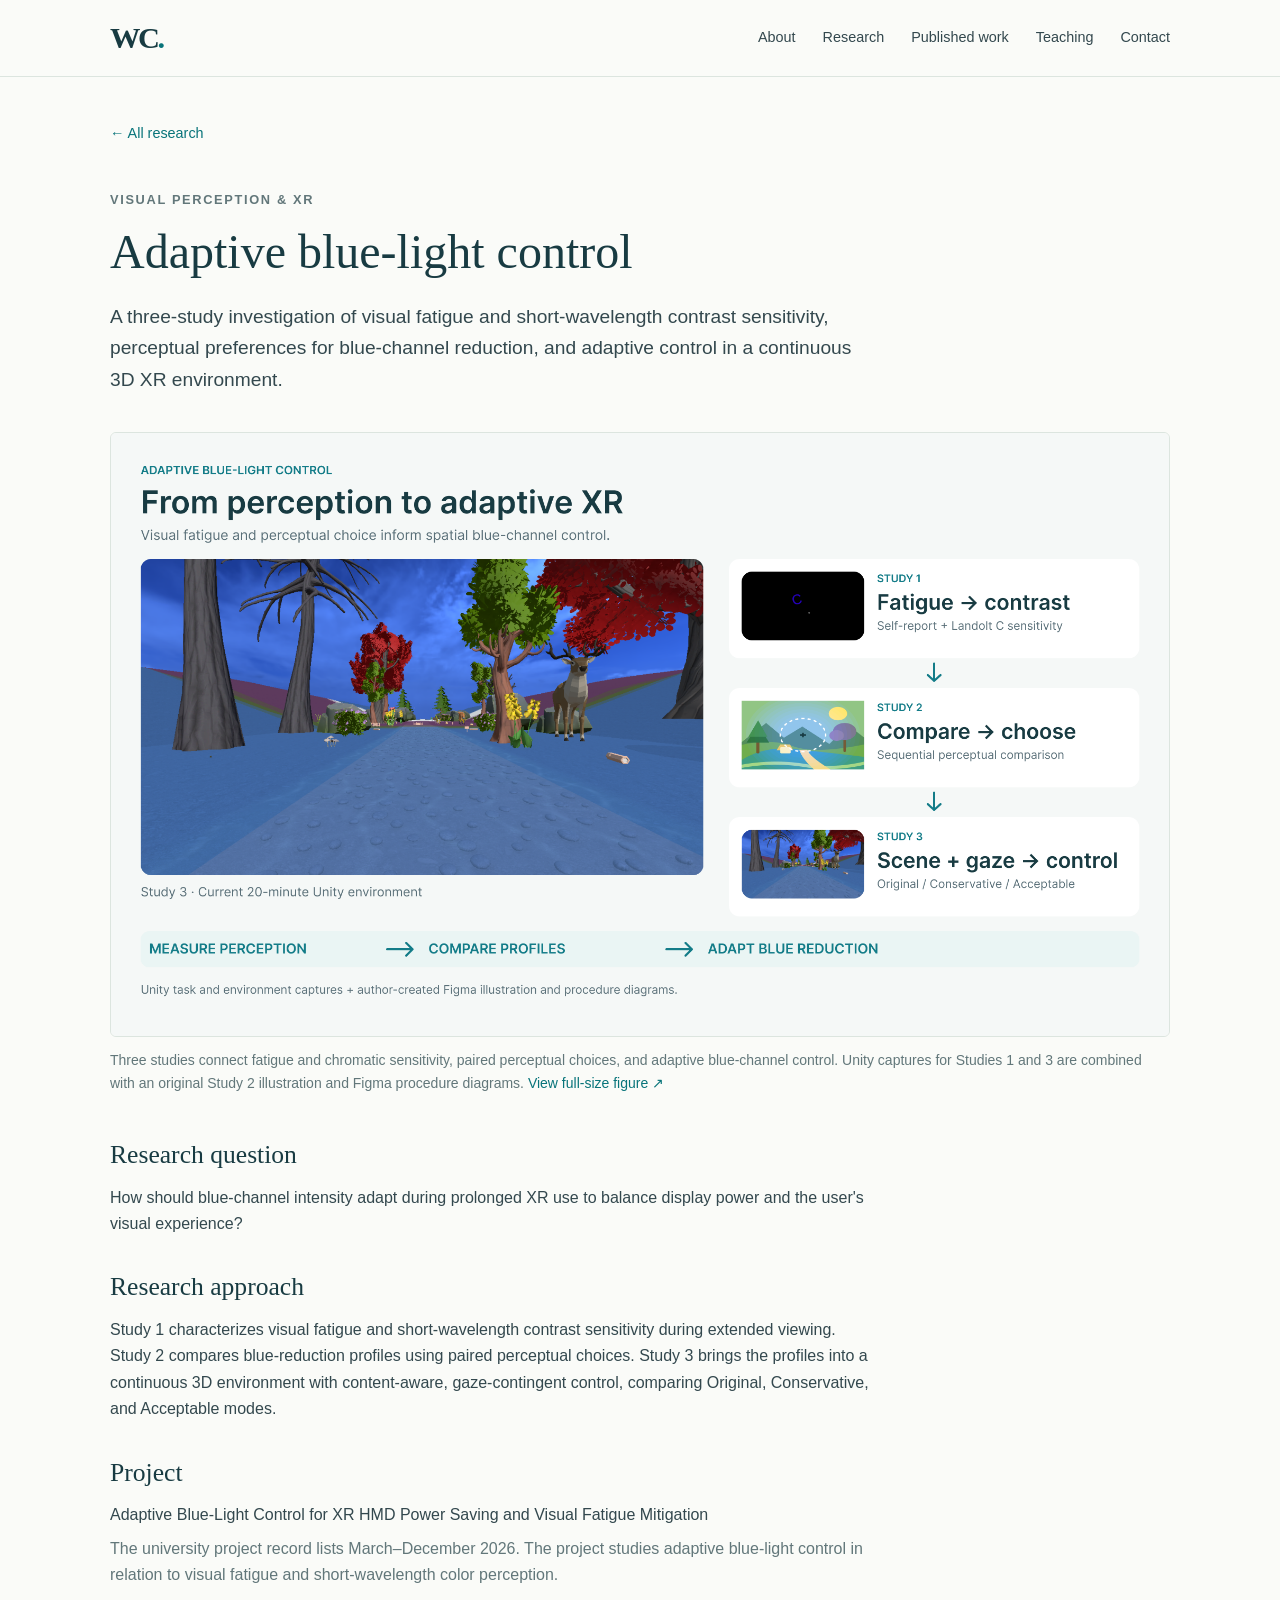
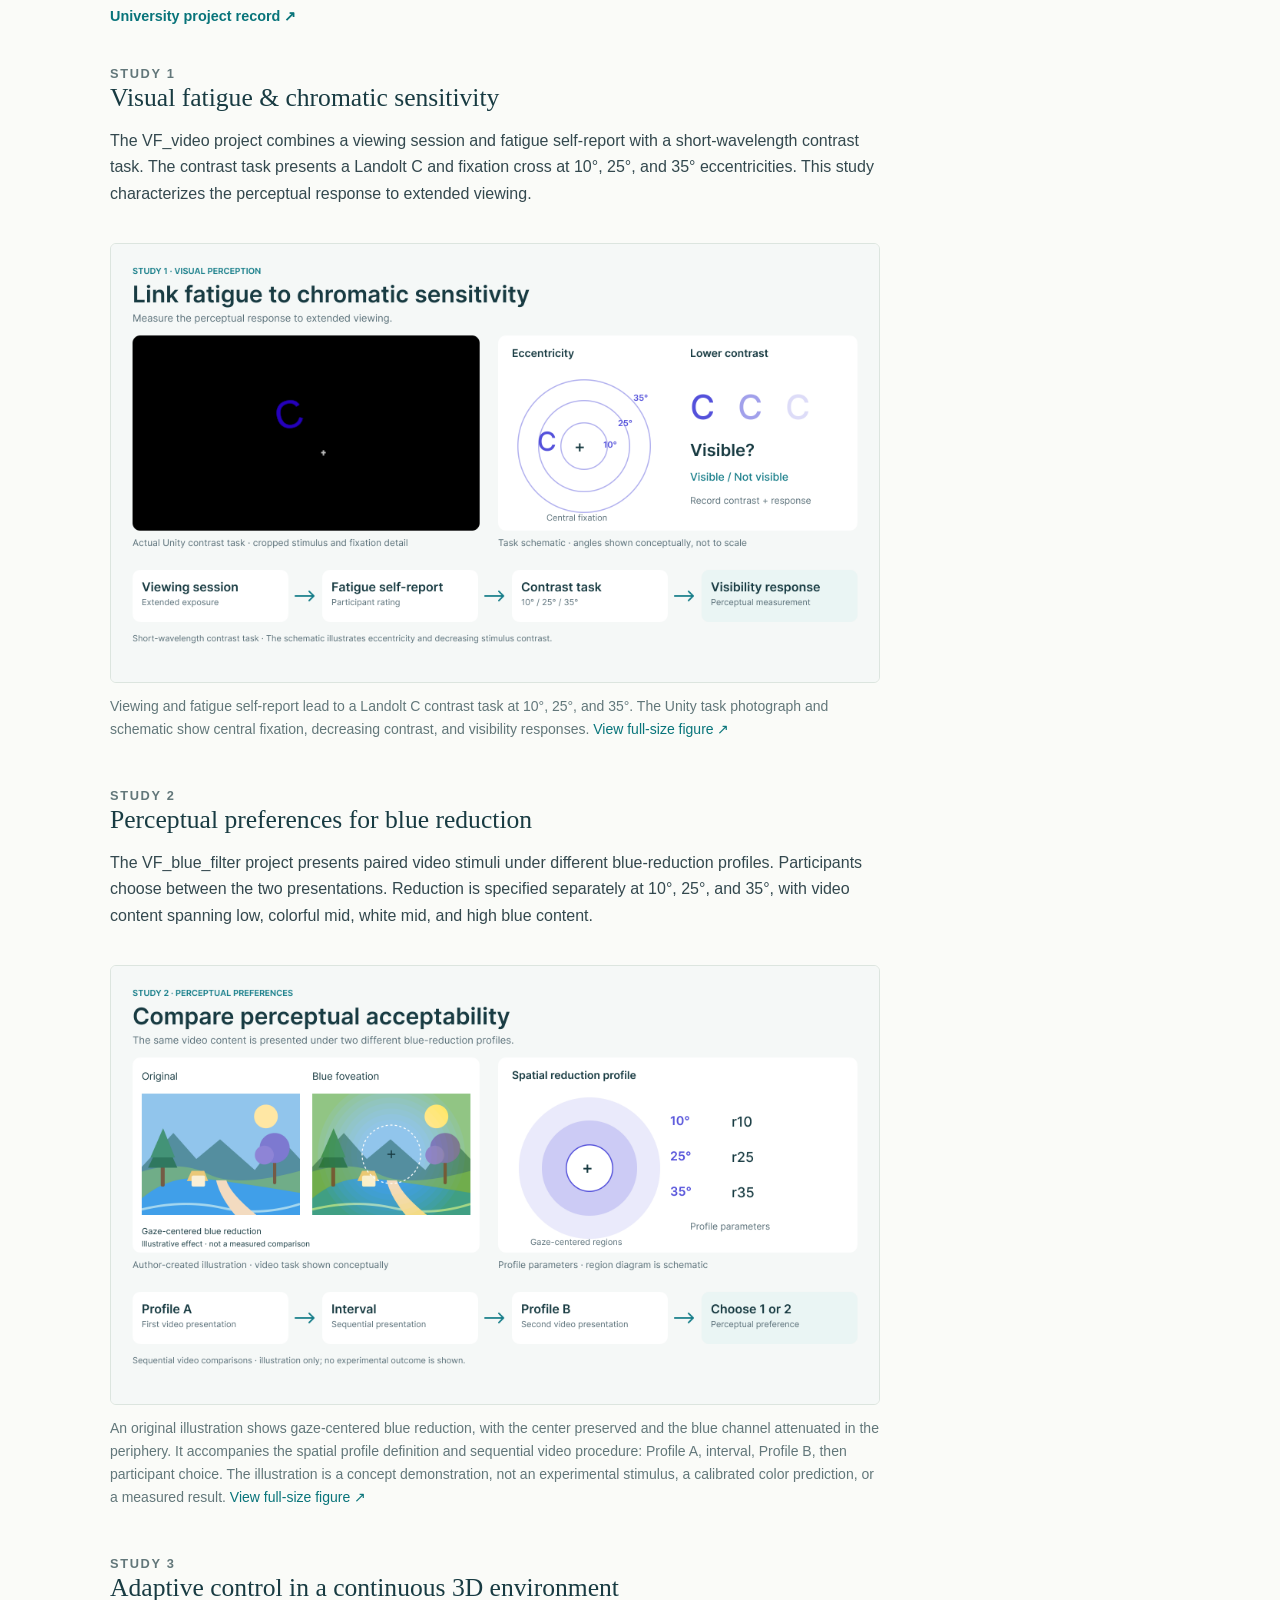
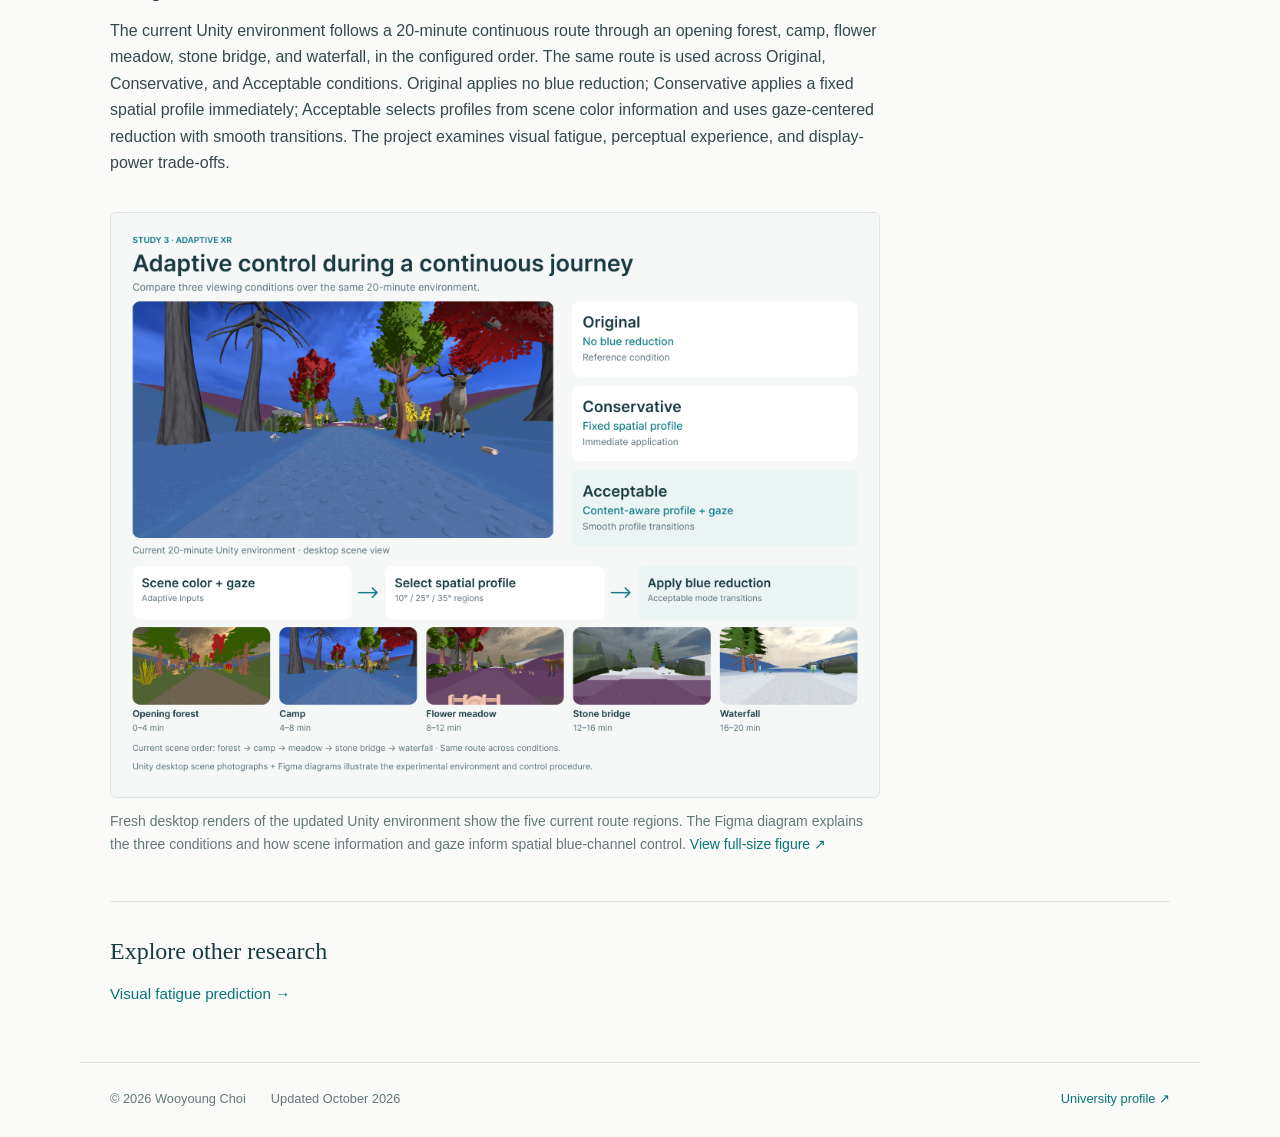
==== research/adaptive-blue-light/index.html @ a499b85f "Publish academic CV website" ====
<!doctype html><html lang="en"><head><meta charset="utf-8"><meta name="viewport" content="width=device-width, initial-scale=1">
<title>Adaptive blue-light control | Wooyoung Choi</title><meta name="description" content="A three-study investigation of visual fatigue and short-wavelength contrast sensitivity, perceptual preferences for blue-channel reduction, and adaptive control in a continuous 3D XR environment.">
<meta name="theme-color" content="#183b42"><link rel="icon" href="../../assets/favicon.svg" type="image/svg+xml">
<link rel="stylesheet" href="../../assets/style.css"></head><body><a class="skip" href="#main">Skip to content</a><header class="site-header"><div class="header-inner"><a class="wordmark" href="../../" aria-label="Wooyoung Choi home">WC<span class="mark-dot">.</span></a><nav aria-label="Main navigation"><a href="../../#about">About</a><a href="../../#research">Research</a><a href="../../#publications">Published work</a><a href="../../#teaching">Teaching</a><a href="../../#contact">Contact</a></nav></div></header><main id="main" class="container detail"><a class="back-link" href="../../#research">← All research</a><p class="eyebrow">VISUAL PERCEPTION & XR</p><h1>Adaptive blue-light control</h1><p class="detail-intro">A three-study investigation of visual fatigue and short-wavelength contrast sensitivity, perceptual preferences for blue-channel reduction, and adaptive control in a continuous 3D XR environment.</p><figure class="detail-figure"><img src="../../assets/blue-light-workflow.png" alt="Three studies connect fatigue and chromatic sensitivity, paired perceptual choices, and adaptive blue-channel control. Unity captures for Studies 1 and 3 are combined with an original Study 2 illustration and Figma procedure diagrams." width="1000" height="570"><figcaption>Three studies connect fatigue and chromatic sensitivity, paired perceptual choices, and adaptive blue-channel control. Unity captures for Studies 1 and 3 are combined with an original Study 2 illustration and Figma procedure diagrams. <a href="../../assets/blue-light-workflow.png" target="_blank" rel="noopener noreferrer">View full-size figure ↗</a></figcaption></figure><div class="detail-text"><section><h2>Research question</h2><p>How should blue-channel intensity adapt during prolonged XR use to balance display power and the user's visual experience?</p></section><section><h2>Research approach</h2><p>Study 1 characterizes visual fatigue and short-wavelength contrast sensitivity during extended viewing. Study 2 compares blue-reduction profiles using paired perceptual choices. Study 3 brings the profiles into a continuous 3D environment with content-aware, gaze-contingent control, comparing Original, Conservative, and Acceptable modes.</p></section><section><h2>Project</h2><p>Adaptive Blue-Light Control for XR HMD Power Saving and Visual Fatigue Mitigation</p><p class="muted">The university project record lists March–December 2026. The project studies adaptive blue-light control in relation to visual fatigue and short-wavelength color perception.</p><a class="text-link" href="https://brain.khu.ac.kr/funding/fundingDetail.do?fundingId=1734" target="_blank" rel="noopener noreferrer">University project record<span aria-hidden="true"> ↗</span></a></section><section><p class="eyebrow">STUDY 1</p><h2>Visual fatigue & chromatic sensitivity</h2><p>The VF_video project combines a viewing session and fatigue self-report with a short-wavelength contrast task. The contrast task presents a Landolt C and fixation cross at 10°, 25°, and 35° eccentricities. This study characterizes the perceptual response to extended viewing.</p><figure class="detail-figure"><img src="../../assets/blue-study1-procedure.png" alt="Viewing and fatigue self-report lead to a Landolt C contrast task at 10°, 25°, and 35°. The Unity task photograph and schematic show central fixation, decreasing contrast, and visibility responses." width="1000" height="570" loading="lazy"><figcaption>Viewing and fatigue self-report lead to a Landolt C contrast task at 10°, 25°, and 35°. The Unity task photograph and schematic show central fixation, decreasing contrast, and visibility responses. <a href="../../assets/blue-study1-procedure.png" target="_blank" rel="noopener noreferrer">View full-size figure ↗</a></figcaption></figure></section><section><p class="eyebrow">STUDY 2</p><h2>Perceptual preferences for blue reduction</h2><p>The VF_blue_filter project presents paired video stimuli under different blue-reduction profiles. Participants choose between the two presentations. Reduction is specified separately at 10°, 25°, and 35°, with video content spanning low, colorful mid, white mid, and high blue content.</p><figure class="detail-figure"><img src="../../assets/blue-study2-comparison.png" alt="An original illustration shows gaze-centered blue reduction, with the center preserved and the blue channel attenuated in the periphery. It accompanies the spatial profile definition and sequential video procedure: Profile A, interval, Profile B, then participant choice. The illustration is a concept demonstration, not an experimental stimulus, a calibrated color prediction, or a measured result." width="1000" height="570" loading="lazy"><figcaption>An original illustration shows gaze-centered blue reduction, with the center preserved and the blue channel attenuated in the periphery. It accompanies the spatial profile definition and sequential video procedure: Profile A, interval, Profile B, then participant choice. The illustration is a concept demonstration, not an experimental stimulus, a calibrated color prediction, or a measured result. <a href="../../assets/blue-study2-comparison.png" target="_blank" rel="noopener noreferrer">View full-size figure ↗</a></figcaption></figure></section><section><p class="eyebrow">STUDY 3</p><h2>Adaptive control in a continuous 3D environment</h2><p>The current Unity environment follows a 20-minute continuous route through an opening forest, camp, flower meadow, stone bridge, and waterfall, in the configured order. The same route is used across Original, Conservative, and Acceptable conditions. Original applies no blue reduction; Conservative applies a fixed spatial profile immediately; Acceptable selects profiles from scene color information and uses gaze-centered reduction with smooth transitions. The project examines visual fatigue, perceptual experience, and display-power trade-offs.</p><figure class="detail-figure"><img src="../../assets/blue-study3-control.png" alt="Fresh desktop renders of the updated Unity environment show the five current route regions. The Figma diagram explains the three conditions and how scene information and gaze inform spatial blue-channel control." width="1000" height="760" loading="lazy"><figcaption>Fresh desktop renders of the updated Unity environment show the five current route regions. The Figma diagram explains the three conditions and how scene information and gaze inform spatial blue-channel control. <a href="../../assets/blue-study3-control.png" target="_blank" rel="noopener noreferrer">View full-size figure ↗</a></figcaption></figure></section></div><div class="other-research"><h2>Explore other research</h2><a href="../fatigue-prediction/">Visual fatigue prediction <span aria-hidden="true">→</span></a></div></main><footer class="site-footer"><div><span>© 2026 Wooyoung Choi</span><span>Updated October 2026</span></div><div><a class="" href="https://brain.khu.ac.kr/user/userDetail.do?id=3b3e57ee36cfec4f3a9e" target="_blank" rel="noopener noreferrer">University profile<span aria-hidden="true"> ↗</span></a></div></footer></body></html>
---- assets/style.css ----
:root{--ink:#183b42;--text:#33484e;--muted:#62777a;--teal:#08747a;--paper:#fafbf8;--line:#dce5df;--soft:#eef3ed;--gold:#90642c;font-family:Arial,Helvetica,sans-serif;color:var(--text);background:var(--paper);font-size:16px;line-height:1.65}
*{box-sizing:border-box}html{scroll-behavior:smooth;scroll-padding-top:95px}body{margin:0}a{color:var(--teal);text-decoration:none}a:hover{text-decoration:underline;text-underline-offset:4px}a:focus-visible{outline:3px solid #c07843;outline-offset:5px;border-radius:2px}img{display:block;max-width:100%;height:auto}h1,h2,h3,p,figure{margin:0}h1,h2,h3{color:var(--ink)}h3{font-size:1.25rem;font-weight:600;line-height:1.4}h2{font-family:Georgia,"Times New Roman",serif;font-size:2rem;font-weight:400;line-height:1.2}p+p{margin-top:.45rem}
.skip{position:absolute;top:-90px;left:1rem;z-index:10;background:var(--ink);color:white;padding:1rem}.skip:focus{top:0}.container,.header-inner,.site-footer{max-width:1120px;margin:auto;padding-left:30px;padding-right:30px}.site-header{position:sticky;top:0;z-index:5;background:rgba(250,251,248,.97);border-bottom:1px solid var(--line)}.header-inner{display:flex;align-items:center;justify-content:space-between;min-height:76px;gap:24px}.wordmark{font-family:Georgia,serif;font-size:1.9rem;letter-spacing:-.08em;font-weight:600;color:var(--ink)}.mark-dot{color:var(--teal)}nav{display:flex;gap:27px;align-items:center}nav a{color:var(--text);font-size:.9rem;padding:7px 0}
.hero{display:grid;grid-template-columns:minmax(0,1fr) 230px;gap:70px;align-items:center;padding:70px 0 53px}.eyebrow{font-size:.8rem;font-weight:600;letter-spacing:.13em;color:var(--muted);line-height:1.5}.hero h1{font-family:Georgia,serif;font-weight:400;font-size:3.8rem;letter-spacing:-.035em;line-height:1.18;margin:15px 0 9px}.korean-name{font-family:Arial,Helvetica,sans-serif;font-size:1.3rem;color:var(--muted);font-weight:400;letter-spacing:0;margin-left:20px;white-space:nowrap}.role{font-size:1rem;color:var(--muted)}.intro{font-size:1.2rem;line-height:1.65;max-width:690px;margin-top:23px}.advisor{font-size:.95rem;margin-top:16px}.hero-links{display:flex;gap:11px;flex-wrap:wrap;margin-top:25px}.button{display:inline-flex;align-items:center;gap:14px;padding:10px 17px;border-radius:5px;font-size:.875rem;font-weight:600;line-height:1.5}.primary{background:var(--ink);color:white;border:1px solid var(--ink)}.secondary{border:1px solid #cedbd4;color:var(--ink)}.portrait img{width:230px;height:278px;object-fit:cover;object-position:center 35%;border-radius:6px;background:var(--soft);box-shadow:10px 10px 0 #e7ede3}.portrait figcaption{font-size:.8rem;color:var(--muted);margin-top:19px;text-align:right}
.award-highlight{display:grid;grid-template-columns:100px minmax(0,1fr) auto;align-items:center;gap:24px;padding:20px 24px;background:#f5f4fc;border:1px solid #dedbf1;border-left:4px solid #22b573;border-radius:5px;color:#262189}.award-logo{width:100px;height:100px;object-fit:contain;border-radius:4px}.award-highlight .eyebrow{color:#262189;font-size:.75rem}.award-highlight p+p{margin:5px 0 0;line-height:1.8}.award-highlight strong{display:inline-block;background:#22b573;color:#262189;padding:1px 9px;border-radius:4px}.award-divider{padding:0 8px;color:#7974b7}.award-link{font-size:.875rem;white-space:nowrap;color:#262189;text-decoration:underline;text-decoration-color:#22b573;text-decoration-thickness:2px;text-underline-offset:5px}.section{padding-top:62px;scroll-margin-top:10px}.section-title{display:flex;align-items:end;justify-content:space-between;margin-bottom:29px}.section-title h2{margin-top:9px}.research-row{display:grid;grid-template-columns:1.4fr 1fr;align-items:center;gap:35px;padding:24px 0;border-bottom:1px solid var(--line)}.research-row:first-of-type{padding-top:0}.research-art{background:#f3f6f4;border:1px solid var(--line);border-radius:6px;overflow:hidden;display:block}.research-art:hover{border-color:#8caeaa}.research-copy h3{font-size:1.6rem;margin:9px 0 14px}.research-copy h3 a{color:var(--ink)}.research-copy p:not(.eyebrow){color:var(--text)}.text-link{display:inline-block;font-weight:600;font-size:.9rem;margin-top:16px}.muted{color:var(--muted)}.publication{display:grid;grid-template-columns:98px 1fr;gap:20px;border-top:1px solid var(--line);border-bottom:1px solid var(--line);padding:25px 0}.publication-year{font-family:Georgia,serif;font-size:1.6rem;color:var(--muted)}.tag{font-size:.75rem;letter-spacing:.12em;font-weight:600;color:var(--teal)}.publication h3{font-size:1.4rem;margin:7px 0 13px;max-width:830px}.publication .muted{font-size:.95rem}.award-inline{color:#262189;font-weight:600;font-size:.9rem;margin-top:13px}.inline-links{display:flex;gap:22px;margin-top:15px;font-size:.9rem}
.timeline{border-top:1px solid var(--line)}.timeline article{display:grid;grid-template-columns:190px 1fr;gap:24px;padding:23px 0;border-bottom:1px solid var(--line)}.date{font-size:.875rem;color:var(--muted)}.timeline h3{font-size:1.15rem;margin-bottom:5px}.timeline p{font-size:.95rem}.timeline .text-link{margin-top:9px}.original-title{font-size:.875rem;color:var(--muted);display:inline-block;white-space:nowrap}.contact{padding-bottom:65px}.contact-links{display:flex;gap:27px;flex-wrap:wrap;margin-top:21px}.site-footer{display:flex;justify-content:space-between;gap:25px;border-top:1px solid var(--line);padding-top:25px;padding-bottom:27px;font-size:.8rem;color:var(--muted)}.site-footer div{display:flex;gap:25px;flex-wrap:wrap}
.detail{padding-top:43px}.back-link{display:inline-block;font-size:.9rem;margin-bottom:44px}.detail h1{font-family:Georgia,serif;font-size:3rem;font-weight:400;line-height:1.2;margin:14px 0 20px}.detail-intro{max-width:760px;font-size:1.2rem}.detail-figure{margin:36px 0 45px}.detail-figure img{width:100%;border:1px solid var(--line);border-radius:6px}.detail-figure figcaption{color:var(--muted);font-size:.875rem;margin-top:12px}.detail-text{max-width:770px}.detail-text section{margin-bottom:35px}.detail-text h2{font-size:1.6rem;margin-bottom:14px}.detail-text h3{font-size:1.15rem;margin-bottom:10px}.other-research{border-top:1px solid var(--line);padding:35px 0 55px}.other-research h2{font-size:1.5rem;margin-bottom:15px}.other-research a{display:inline-block;margin-right:30px;font-size:.95rem}
@media(max-width:800px){.hero{gap:32px;grid-template-columns:1fr 190px;padding-top:45px}.hero h1{font-size:3rem}.korean-name{display:block;margin:10px 0 0;font-size:1.1rem}.portrait img{width:190px;height:238px}.header-inner{gap:16px}nav{gap:16px;flex-wrap:wrap;justify-content:flex-end}nav a{font-size:.85rem}.research-row{gap:25px;grid-template-columns:1.2fr 1fr}.research-copy h3{font-size:1.3rem}.research-copy p:not(.eyebrow){font-size:.95rem}.award-highlight{grid-template-columns:88px minmax(0,1fr);gap:16px}.award-logo{width:88px;height:88px}.award-link{grid-column:2;margin-left:0}}
@media(max-width:560px){.container,.header-inner,.site-footer{padding-left:22px;padding-right:22px}.header-inner{min-height:83px;align-items:flex-start;padding-top:14px;padding-bottom:13px}.wordmark{font-size:1.65rem}nav{gap:8px 17px;max-width:285px;justify-content:flex-end}nav a{font-size:.875rem;padding:2px 0}.hero{display:flex;flex-direction:column-reverse;align-items:flex-start;gap:29px;padding-top:31px;padding-bottom:35px}.portrait{align-self:flex-start}.portrait img{width:140px;height:175px;box-shadow:7px 7px 0 #e7ede3}.portrait figcaption{display:none}.hero h1{font-size:2.85rem}.hero .eyebrow{font-size:.75rem}.korean-name{display:inline-block;margin:0 0 0 13px;font-size:1rem}.intro{font-size:1.08rem;margin-top:20px}.hero-links{gap:8px}.button{font-size:.875rem;padding:9px 13px}.award-highlight{padding:16px;gap:12px;grid-template-columns:72px minmax(0,1fr)}.award-logo{width:72px;height:72px}.award-highlight p+p{font-size:.9rem}.award-divider{padding:0 4px}.award-link{margin-left:0;font-size:.8rem}.section{padding-top:43px}.section-title{margin-bottom:23px}h2{font-size:1.7rem}.research-row{grid-template-columns:1fr;gap:18px;padding:22px 0}.research-copy h3{font-size:1.45rem;margin-bottom:10px}.research-copy p:not(.eyebrow){font-size:1rem}.research-copy .eyebrow{font-size:.72rem}.publication{grid-template-columns:1fr;gap:8px}.publication-year{font-size:1.25rem}.publication h3{font-size:1.22rem}.timeline article{grid-template-columns:1fr;gap:6px;padding:19px 0}.timeline p{font-size:1rem}.date{font-size:.875rem!important}.contact-links{gap:11px 24px}.site-footer{flex-direction:column;gap:15px;font-size:.8rem}.site-footer div{gap:17px}.detail{padding-top:28px}.back-link{margin-bottom:26px}.detail h1{font-size:2.5rem}.detail-intro{font-size:1.05rem}.detail-figure{margin:25px 0 32px}.other-research a{display:block;margin:10px 0}.contact{padding-bottom:45px}}
@media(prefers-reduced-motion:reduce){html{scroll-behavior:auto}}

.research-summary-art{aspect-ratio:1000/570;display:flex;flex-direction:column;justify-content:center;gap:24px;padding:40px;background:#183b42;color:#f7f6ef;font-size:clamp(24px,3vw,44px);line-height:1.12}.research-summary-art .eyebrow{color:#bbd5cc;font-size:11px;letter-spacing:.16em}
.project-focus{margin:0}.project-focus>div{border-left:3px solid var(--teal);padding:4px 0 4px 18px;margin-bottom:18px}.project-focus dt{font-weight:600;color:var(--ink);margin-bottom:5px}.project-focus dd{margin:0;color:var(--text)}

.project-date{font-size:.85rem!important;color:var(--muted)!important;margin:0 0 10px}.project-links{display:flex;flex-wrap:wrap;gap:12px 22px}.research-experience{padding:24px 0 0}.research-experience h3{font-size:1rem;margin-bottom:12px}.research-experience .date{margin-right:16px}
.publication-credit{font-size:.76rem;line-height:1.6;color:var(--muted);margin:18px 0 30px}.publication-credit p+p{margin-top:8px}.publication-credit a{text-decoration:underline;text-underline-offset:3px}
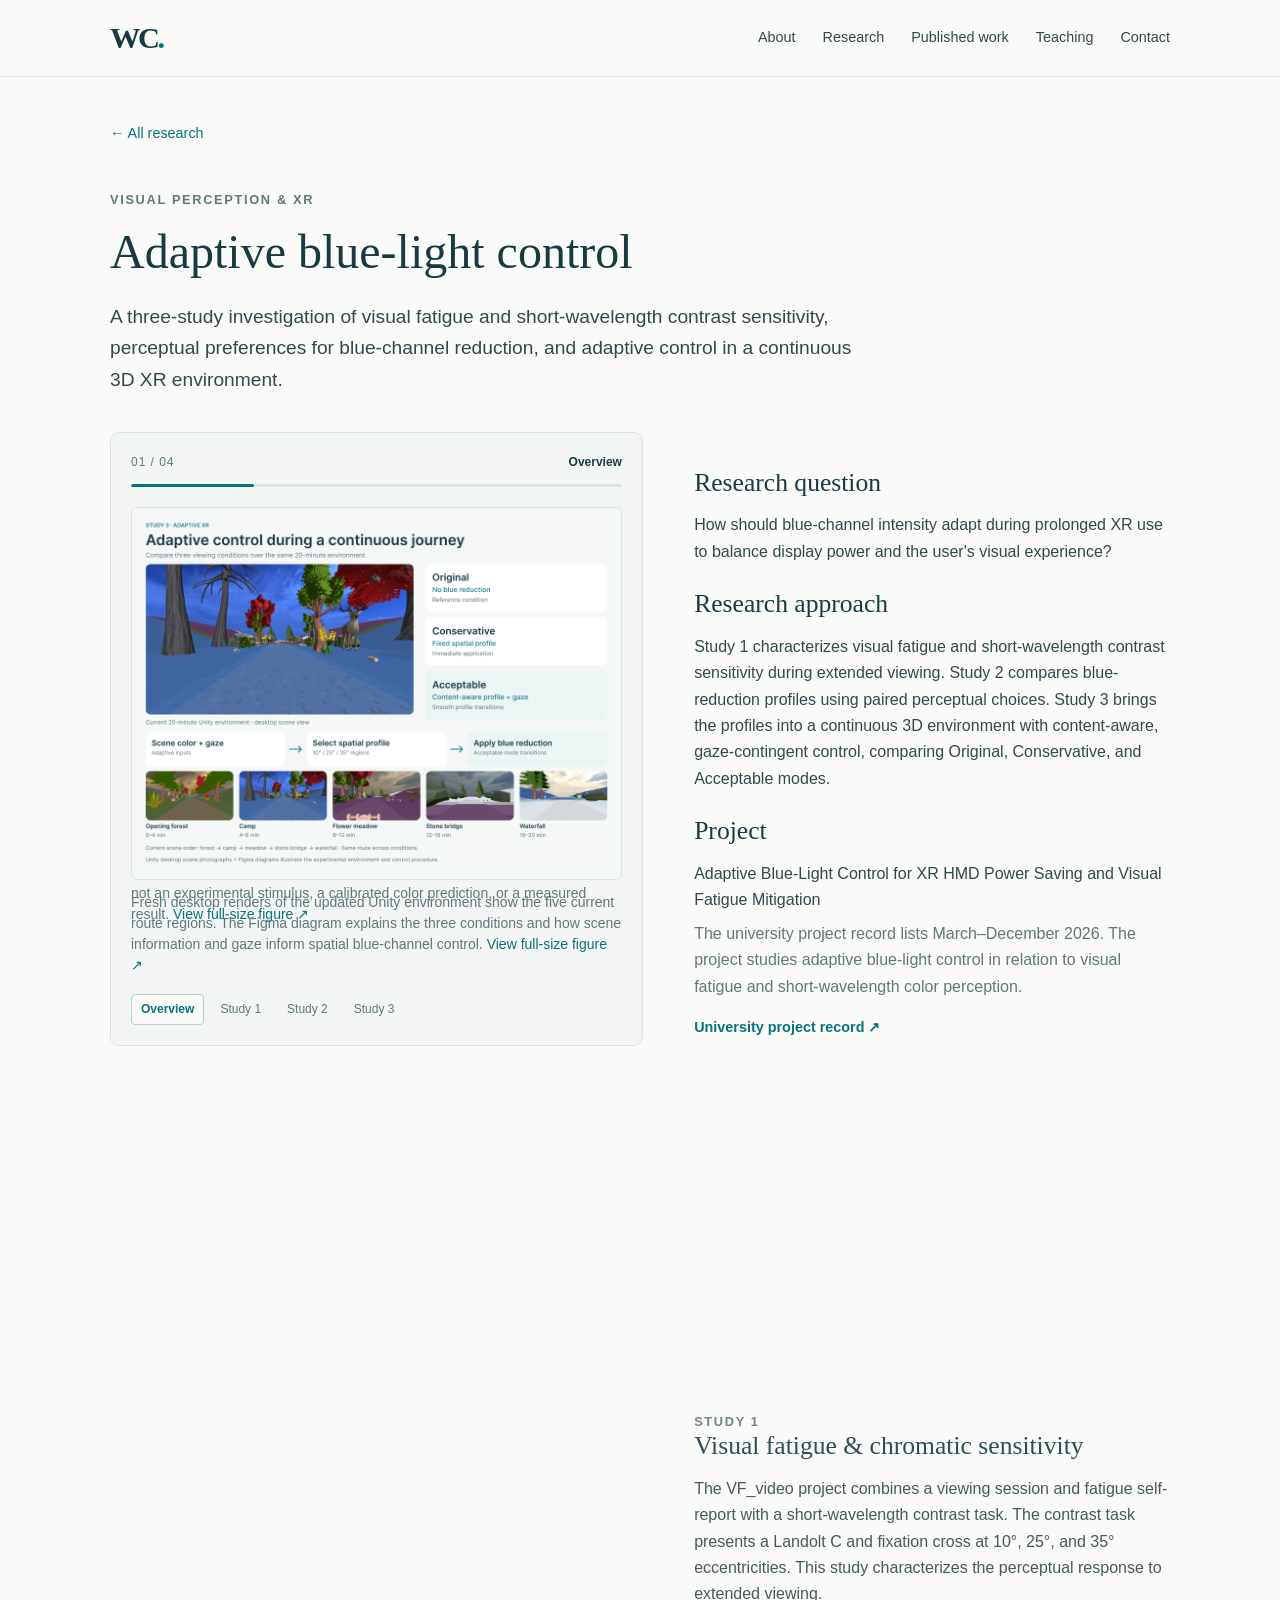
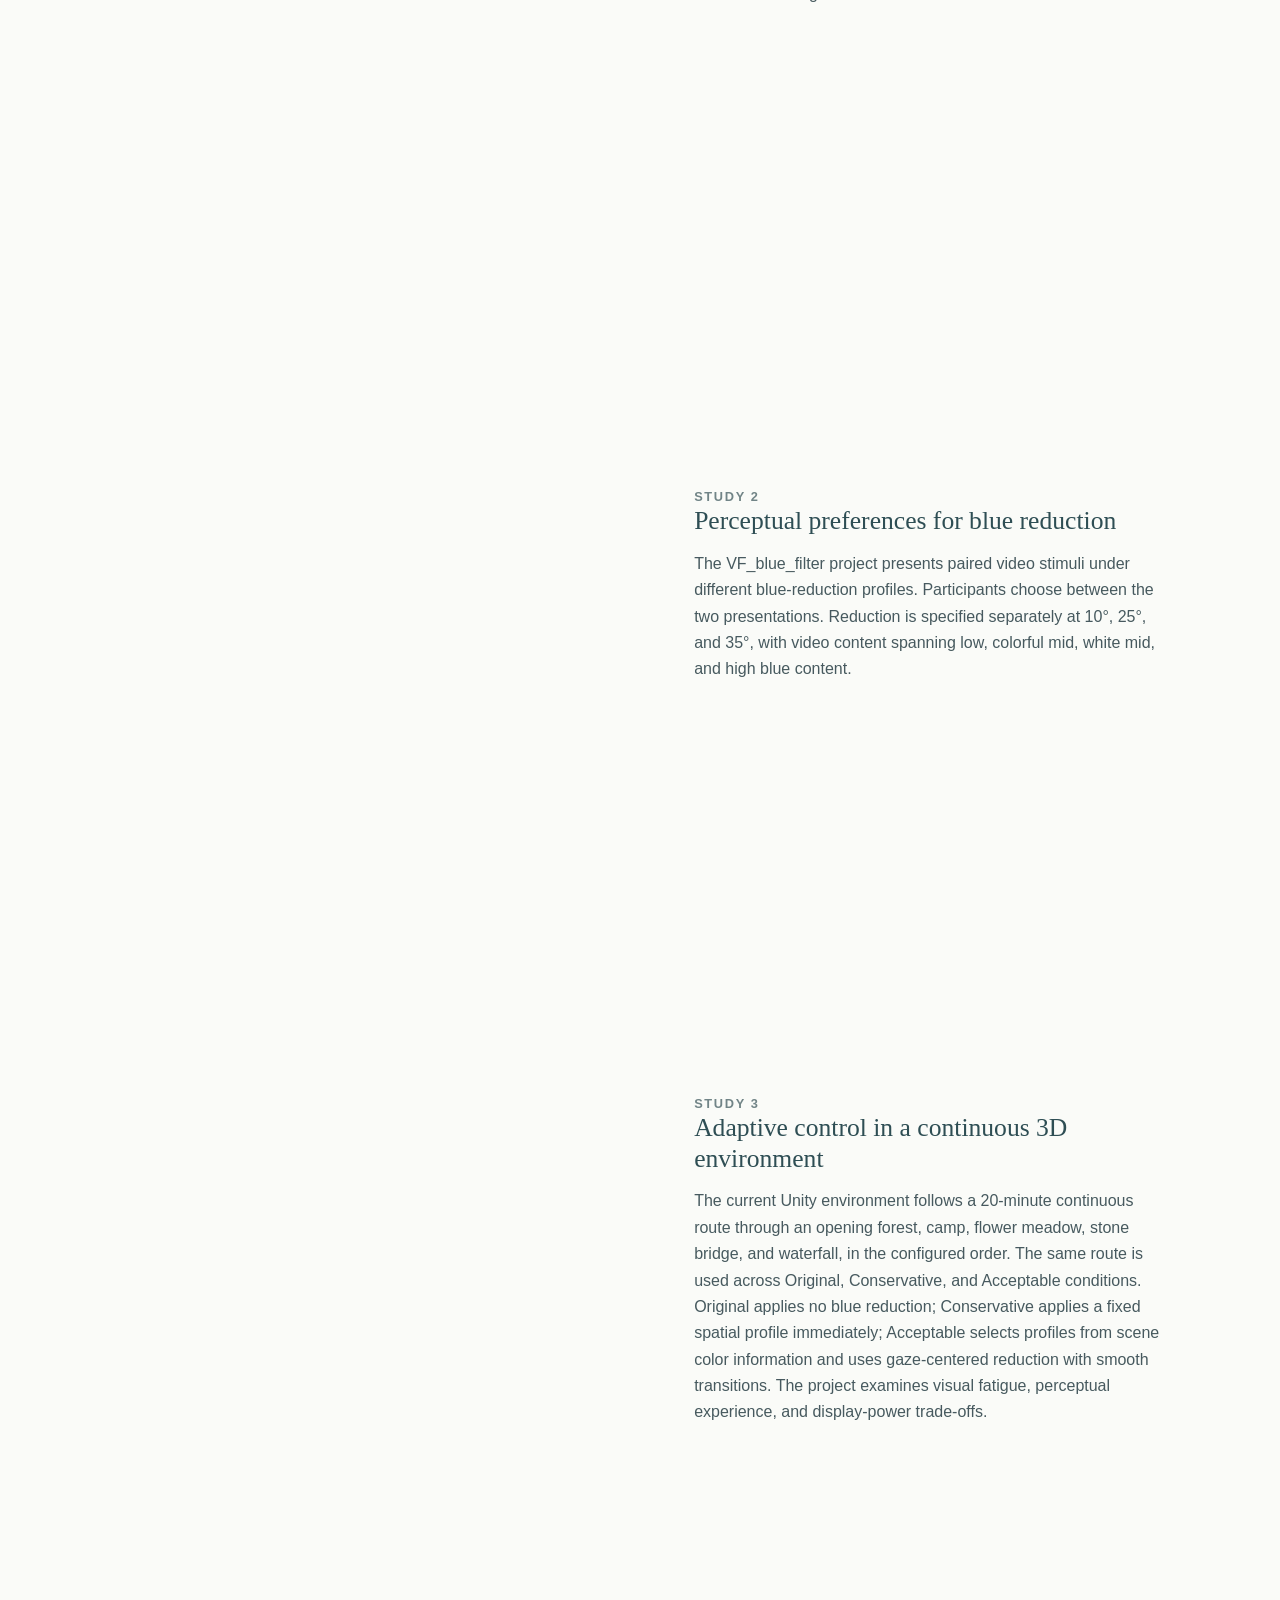
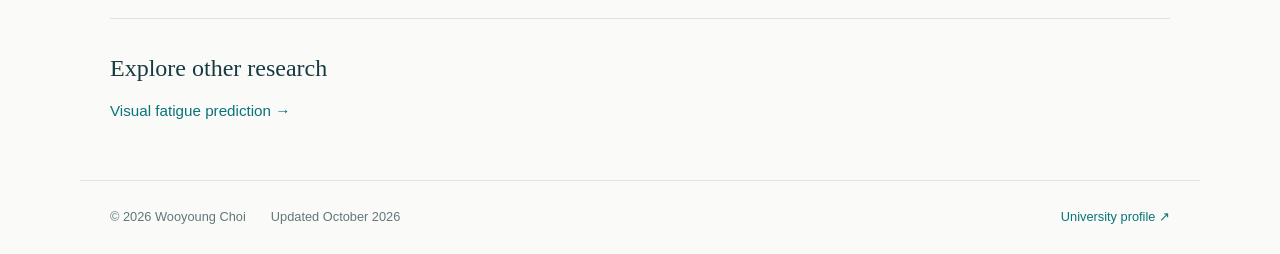
==== commit 69343a55: "Connect detail chapters with phase-specific figures and scroll motion" ====
--- a/research/adaptive-blue-light/index.html
+++ b/research/adaptive-blue-light/index.html
@@ -1,4 +1,4 @@
 <!doctype html><html lang="en"><head><meta charset="utf-8"><meta name="viewport" content="width=device-width, initial-scale=1">
 <title>Adaptive blue-light control | Wooyoung Choi</title><meta name="description" content="A three-study investigation of visual fatigue and short-wavelength contrast sensitivity, perceptual preferences for blue-channel reduction, and adaptive control in a continuous 3D XR environment.">
 <meta name="theme-color" content="#183b42"><link rel="icon" href="../../assets/favicon.svg" type="image/svg+xml">
-<link rel="stylesheet" href="../../assets/style.css"></head><body><a class="skip" href="#main">Skip to content</a><header class="site-header"><div class="header-inner"><a class="wordmark" href="../../" aria-label="Wooyoung Choi home">WC<span class="mark-dot">.</span></a><nav aria-label="Main navigation"><a href="../../#about">About</a><a href="../../#research">Research</a><a href="../../#publications">Published work</a><a href="../../#teaching">Teaching</a><a href="../../#contact">Contact</a></nav></div></header><main id="main" class="container detail"><a class="back-link" href="../../#research">← All research</a><p class="eyebrow">VISUAL PERCEPTION & XR</p><h1>Adaptive blue-light control</h1><p class="detail-intro">A three-study investigation of visual fatigue and short-wavelength contrast sensitivity, perceptual preferences for blue-channel reduction, and adaptive control in a continuous 3D XR environment.</p><figure class="detail-figure"><img src="../../assets/blue-light-workflow.png" alt="Three studies connect fatigue and chromatic sensitivity, paired perceptual choices, and adaptive blue-channel control. Unity captures for Studies 1 and 3 are combined with an original Study 2 illustration and Figma procedure diagrams." width="1000" height="570"><figcaption>Three studies connect fatigue and chromatic sensitivity, paired perceptual choices, and adaptive blue-channel control. Unity captures for Studies 1 and 3 are combined with an original Study 2 illustration and Figma procedure diagrams. <a href="../../assets/blue-light-workflow.png" target="_blank" rel="noopener noreferrer">View full-size figure ↗</a></figcaption></figure><div class="detail-text"><section><h2>Research question</h2><p>How should blue-channel intensity adapt during prolonged XR use to balance display power and the user's visual experience?</p></section><section><h2>Research approach</h2><p>Study 1 characterizes visual fatigue and short-wavelength contrast sensitivity during extended viewing. Study 2 compares blue-reduction profiles using paired perceptual choices. Study 3 brings the profiles into a continuous 3D environment with content-aware, gaze-contingent control, comparing Original, Conservative, and Acceptable modes.</p></section><section><h2>Project</h2><p>Adaptive Blue-Light Control for XR HMD Power Saving and Visual Fatigue Mitigation</p><p class="muted">The university project record lists March–December 2026. The project studies adaptive blue-light control in relation to visual fatigue and short-wavelength color perception.</p><a class="text-link" href="https://brain.khu.ac.kr/funding/fundingDetail.do?fundingId=1734" target="_blank" rel="noopener noreferrer">University project record<span aria-hidden="true"> ↗</span></a></section><section><p class="eyebrow">STUDY 1</p><h2>Visual fatigue & chromatic sensitivity</h2><p>The VF_video project combines a viewing session and fatigue self-report with a short-wavelength contrast task. The contrast task presents a Landolt C and fixation cross at 10°, 25°, and 35° eccentricities. This study characterizes the perceptual response to extended viewing.</p><figure class="detail-figure"><img src="../../assets/blue-study1-procedure.png" alt="Viewing and fatigue self-report lead to a Landolt C contrast task at 10°, 25°, and 35°. The Unity task photograph and schematic show central fixation, decreasing contrast, and visibility responses." width="1000" height="570" loading="lazy"><figcaption>Viewing and fatigue self-report lead to a Landolt C contrast task at 10°, 25°, and 35°. The Unity task photograph and schematic show central fixation, decreasing contrast, and visibility responses. <a href="../../assets/blue-study1-procedure.png" target="_blank" rel="noopener noreferrer">View full-size figure ↗</a></figcaption></figure></section><section><p class="eyebrow">STUDY 2</p><h2>Perceptual preferences for blue reduction</h2><p>The VF_blue_filter project presents paired video stimuli under different blue-reduction profiles. Participants choose between the two presentations. Reduction is specified separately at 10°, 25°, and 35°, with video content spanning low, colorful mid, white mid, and high blue content.</p><figure class="detail-figure"><img src="../../assets/blue-study2-comparison.png" alt="An original illustration shows gaze-centered blue reduction, with the center preserved and the blue channel attenuated in the periphery. It accompanies the spatial profile definition and sequential video procedure: Profile A, interval, Profile B, then participant choice. The illustration is a concept demonstration, not an experimental stimulus, a calibrated color prediction, or a measured result." width="1000" height="570" loading="lazy"><figcaption>An original illustration shows gaze-centered blue reduction, with the center preserved and the blue channel attenuated in the periphery. It accompanies the spatial profile definition and sequential video procedure: Profile A, interval, Profile B, then participant choice. The illustration is a concept demonstration, not an experimental stimulus, a calibrated color prediction, or a measured result. <a href="../../assets/blue-study2-comparison.png" target="_blank" rel="noopener noreferrer">View full-size figure ↗</a></figcaption></figure></section><section><p class="eyebrow">STUDY 3</p><h2>Adaptive control in a continuous 3D environment</h2><p>The current Unity environment follows a 20-minute continuous route through an opening forest, camp, flower meadow, stone bridge, and waterfall, in the configured order. The same route is used across Original, Conservative, and Acceptable conditions. Original applies no blue reduction; Conservative applies a fixed spatial profile immediately; Acceptable selects profiles from scene color information and uses gaze-centered reduction with smooth transitions. The project examines visual fatigue, perceptual experience, and display-power trade-offs.</p><figure class="detail-figure"><img src="../../assets/blue-study3-control.png" alt="Fresh desktop renders of the updated Unity environment show the five current route regions. The Figma diagram explains the three conditions and how scene information and gaze inform spatial blue-channel control." width="1000" height="760" loading="lazy"><figcaption>Fresh desktop renders of the updated Unity environment show the five current route regions. The Figma diagram explains the three conditions and how scene information and gaze inform spatial blue-channel control. <a href="../../assets/blue-study3-control.png" target="_blank" rel="noopener noreferrer">View full-size figure ↗</a></figcaption></figure></section></div><div class="other-research"><h2>Explore other research</h2><a href="../fatigue-prediction/">Visual fatigue prediction <span aria-hidden="true">→</span></a></div></main><footer class="site-footer"><div><span>© 2026 Wooyoung Choi</span><span>Updated October 2026</span></div><div><a class="" href="https://brain.khu.ac.kr/user/userDetail.do?id=3b3e57ee36cfec4f3a9e" target="_blank" rel="noopener noreferrer">University profile<span aria-hidden="true"> ↗</span></a></div></footer></body></html>+<link rel="stylesheet" href="../../assets/style.css?v=20261003-7"></head><body><a class="skip" href="#main">Skip to content</a><header class="site-header"><div class="header-inner"><a class="wordmark" href="../../" aria-label="Wooyoung Choi home">WC<span class="mark-dot">.</span></a><nav aria-label="Main navigation"><a href="../../#about">About</a><a href="../../#research">Research</a><a href="../../#publications">Published work</a><a href="../../#teaching">Teaching</a><a href="../../#contact">Contact</a></nav></div></header><main id="main" class="container detail"><a class="back-link" href="../../#research">← All research</a><p class="eyebrow">VISUAL PERCEPTION & XR</p><h1>Adaptive blue-light control</h1><p class="detail-intro">A three-study investigation of visual fatigue and short-wavelength contrast sensitivity, perceptual preferences for blue-channel reduction, and adaptive control in a continuous 3D XR environment.</p><div class="detail-story"><div class="story-chapters"><section class="story-chapter" data-story-label="Overview" aria-describedby="caption-overview"><div class="story-copy"><section><h2>Research question</h2><p>How should blue-channel intensity adapt during prolonged XR use to balance display power and the user's visual experience?</p></section><section><h2>Research approach</h2><p>Study 1 characterizes visual fatigue and short-wavelength contrast sensitivity during extended viewing. Study 2 compares blue-reduction profiles using paired perceptual choices. Study 3 brings the profiles into a continuous 3D environment with content-aware, gaze-contingent control, comparing Original, Conservative, and Acceptable modes.</p></section><section><h2>Project</h2><p>Adaptive Blue-Light Control for XR HMD Power Saving and Visual Fatigue Mitigation</p><p class="muted">The university project record lists March–December 2026. The project studies adaptive blue-light control in relation to visual fatigue and short-wavelength color perception.</p><a class="text-link" href="https://brain.khu.ac.kr/funding/fundingDetail.do?fundingId=1734" target="_blank" rel="noopener noreferrer">University project record<span aria-hidden="true"> ↗</span></a></section></div><figure class="detail-figure story-figure"><img src="../../assets/blue-light-workflow.png" alt="Three studies connect fatigue and chromatic sensitivity, paired perceptual choices, and adaptive blue-channel control. Unity captures for Studies 1 and 3 are combined with an original Study 2 illustration and Figma procedure diagrams." width="1000" height="570"><figcaption id="caption-overview">Three studies connect fatigue and chromatic sensitivity, paired perceptual choices, and adaptive blue-channel control. Unity captures for Studies 1 and 3 are combined with an original Study 2 illustration and Figma procedure diagrams. <a href="../../assets/blue-light-workflow.png" target="_blank" rel="noopener noreferrer">View full-size figure ↗</a></figcaption></figure></section><section class="story-chapter" data-story-label="Study 1" aria-describedby="caption-study-1"><div class="story-copy"><p class="eyebrow">STUDY 1</p><h2>Visual fatigue & chromatic sensitivity</h2><p>The VF_video project combines a viewing session and fatigue self-report with a short-wavelength contrast task. The contrast task presents a Landolt C and fixation cross at 10°, 25°, and 35° eccentricities. This study characterizes the perceptual response to extended viewing.</p></div><figure class="detail-figure story-figure"><img src="../../assets/blue-study1-procedure.png" alt="Viewing and fatigue self-report lead to a Landolt C contrast task at 10°, 25°, and 35°. The Unity task photograph and schematic show central fixation, decreasing contrast, and visibility responses." width="1000" height="570" loading="lazy"><figcaption id="caption-study-1">Viewing and fatigue self-report lead to a Landolt C contrast task at 10°, 25°, and 35°. The Unity task photograph and schematic show central fixation, decreasing contrast, and visibility responses. <a href="../../assets/blue-study1-procedure.png" target="_blank" rel="noopener noreferrer">View full-size figure ↗</a></figcaption></figure></section><section class="story-chapter" data-story-label="Study 2" aria-describedby="caption-study-2"><div class="story-copy"><p class="eyebrow">STUDY 2</p><h2>Perceptual preferences for blue reduction</h2><p>The VF_blue_filter project presents paired video stimuli under different blue-reduction profiles. Participants choose between the two presentations. Reduction is specified separately at 10°, 25°, and 35°, with video content spanning low, colorful mid, white mid, and high blue content.</p></div><figure class="detail-figure story-figure"><img src="../../assets/blue-study2-comparison.png" alt="An original illustration shows gaze-centered blue reduction, with the center preserved and the blue channel attenuated in the periphery. It accompanies the spatial profile definition and sequential video procedure: Profile A, interval, Profile B, then participant choice. The illustration is a concept demonstration, not an experimental stimulus, a calibrated color prediction, or a measured result." width="1000" height="570" loading="lazy"><figcaption id="caption-study-2">An original illustration shows gaze-centered blue reduction, with the center preserved and the blue channel attenuated in the periphery. It accompanies the spatial profile definition and sequential video procedure: Profile A, interval, Profile B, then participant choice. The illustration is a concept demonstration, not an experimental stimulus, a calibrated color prediction, or a measured result. <a href="../../assets/blue-study2-comparison.png" target="_blank" rel="noopener noreferrer">View full-size figure ↗</a></figcaption></figure></section><section class="story-chapter" data-story-label="Study 3" aria-describedby="caption-study-3"><div class="story-copy"><p class="eyebrow">STUDY 3</p><h2>Adaptive control in a continuous 3D environment</h2><p>The current Unity environment follows a 20-minute continuous route through an opening forest, camp, flower meadow, stone bridge, and waterfall, in the configured order. The same route is used across Original, Conservative, and Acceptable conditions. Original applies no blue reduction; Conservative applies a fixed spatial profile immediately; Acceptable selects profiles from scene color information and uses gaze-centered reduction with smooth transitions. The project examines visual fatigue, perceptual experience, and display-power trade-offs.</p></div><figure class="detail-figure story-figure"><img src="../../assets/blue-study3-control.png" alt="Fresh desktop renders of the updated Unity environment show the five current route regions. The Figma diagram explains the three conditions and how scene information and gaze inform spatial blue-channel control." width="1000" height="760" loading="lazy"><figcaption id="caption-study-3">Fresh desktop renders of the updated Unity environment show the five current route regions. The Figma diagram explains the three conditions and how scene information and gaze inform spatial blue-channel control. <a href="../../assets/blue-study3-control.png" target="_blank" rel="noopener noreferrer">View full-size figure ↗</a></figcaption></figure></section></div></div><div class="other-research"><h2>Explore other research</h2><a href="../fatigue-prediction/">Visual fatigue prediction <span aria-hidden="true">→</span></a></div></main><footer class="site-footer"><div><span>© 2026 Wooyoung Choi</span><span>Updated October 2026</span></div><div><a class="" href="https://brain.khu.ac.kr/user/userDetail.do?id=3b3e57ee36cfec4f3a9e" target="_blank" rel="noopener noreferrer">University profile<span aria-hidden="true"> ↗</span></a></div></footer><script src="../../assets/detail-story.js?v=20261003-7" defer></script></body></html>
--- a/assets/style.css
+++ b/assets/style.css
@@ -2,15 +2,72 @@
 *{box-sizing:border-box}html{scroll-behavior:smooth;scroll-padding-top:95px}body{margin:0}a{color:var(--teal);text-decoration:none}a:hover{text-decoration:underline;text-underline-offset:4px}a:focus-visible{outline:3px solid #c07843;outline-offset:5px;border-radius:2px}img{display:block;max-width:100%;height:auto}h1,h2,h3,p,figure{margin:0}h1,h2,h3{color:var(--ink)}h3{font-size:1.25rem;font-weight:600;line-height:1.4}h2{font-family:Georgia,"Times New Roman",serif;font-size:2rem;font-weight:400;line-height:1.2}p+p{margin-top:.45rem}
 .skip{position:absolute;top:-90px;left:1rem;z-index:10;background:var(--ink);color:white;padding:1rem}.skip:focus{top:0}.container,.header-inner,.site-footer{max-width:1120px;margin:auto;padding-left:30px;padding-right:30px}.site-header{position:sticky;top:0;z-index:5;background:rgba(250,251,248,.97);border-bottom:1px solid var(--line)}.header-inner{display:flex;align-items:center;justify-content:space-between;min-height:76px;gap:24px}.wordmark{font-family:Georgia,serif;font-size:1.9rem;letter-spacing:-.08em;font-weight:600;color:var(--ink)}.mark-dot{color:var(--teal)}nav{display:flex;gap:27px;align-items:center}nav a{color:var(--text);font-size:.9rem;padding:7px 0}
 .hero{display:grid;grid-template-columns:minmax(0,1fr) 230px;gap:70px;align-items:center;padding:70px 0 53px}.eyebrow{font-size:.8rem;font-weight:600;letter-spacing:.13em;color:var(--muted);line-height:1.5}.hero h1{font-family:Georgia,serif;font-weight:400;font-size:3.8rem;letter-spacing:-.035em;line-height:1.18;margin:15px 0 9px}.korean-name{font-family:Arial,Helvetica,sans-serif;font-size:1.3rem;color:var(--muted);font-weight:400;letter-spacing:0;margin-left:20px;white-space:nowrap}.role{font-size:1rem;color:var(--muted)}.intro{font-size:1.2rem;line-height:1.65;max-width:690px;margin-top:23px}.advisor{font-size:.95rem;margin-top:16px}.hero-links{display:flex;gap:11px;flex-wrap:wrap;margin-top:25px}.button{display:inline-flex;align-items:center;gap:14px;padding:10px 17px;border-radius:5px;font-size:.875rem;font-weight:600;line-height:1.5}.primary{background:var(--ink);color:white;border:1px solid var(--ink)}.secondary{border:1px solid #cedbd4;color:var(--ink)}.portrait img{width:230px;height:278px;object-fit:cover;object-position:center 35%;border-radius:6px;background:var(--soft);box-shadow:10px 10px 0 #e7ede3}.portrait figcaption{font-size:.8rem;color:var(--muted);margin-top:19px;text-align:right}
-.award-highlight{display:grid;grid-template-columns:100px minmax(0,1fr) auto;align-items:center;gap:24px;padding:20px 24px;background:#f5f4fc;border:1px solid #dedbf1;border-left:4px solid #22b573;border-radius:5px;color:#262189}.award-logo{width:100px;height:100px;object-fit:contain;border-radius:4px}.award-highlight .eyebrow{color:#262189;font-size:.75rem}.award-highlight p+p{margin:5px 0 0;line-height:1.8}.award-highlight strong{display:inline-block;background:#22b573;color:#262189;padding:1px 9px;border-radius:4px}.award-divider{padding:0 8px;color:#7974b7}.award-link{font-size:.875rem;white-space:nowrap;color:#262189;text-decoration:underline;text-decoration-color:#22b573;text-decoration-thickness:2px;text-underline-offset:5px}.section{padding-top:62px;scroll-margin-top:10px}.section-title{display:flex;align-items:end;justify-content:space-between;margin-bottom:29px}.section-title h2{margin-top:9px}.research-row{display:grid;grid-template-columns:1.4fr 1fr;align-items:center;gap:35px;padding:24px 0;border-bottom:1px solid var(--line)}.research-row:first-of-type{padding-top:0}.research-art{background:#f3f6f4;border:1px solid var(--line);border-radius:6px;overflow:hidden;display:block}.research-art:hover{border-color:#8caeaa}.research-copy h3{font-size:1.6rem;margin:9px 0 14px}.research-copy h3 a{color:var(--ink)}.research-copy p:not(.eyebrow){color:var(--text)}.text-link{display:inline-block;font-weight:600;font-size:.9rem;margin-top:16px}.muted{color:var(--muted)}.publication{display:grid;grid-template-columns:98px 1fr;gap:20px;border-top:1px solid var(--line);border-bottom:1px solid var(--line);padding:25px 0}.publication-year{font-family:Georgia,serif;font-size:1.6rem;color:var(--muted)}.tag{font-size:.75rem;letter-spacing:.12em;font-weight:600;color:var(--teal)}.publication h3{font-size:1.4rem;margin:7px 0 13px;max-width:830px}.publication .muted{font-size:.95rem}.award-inline{color:#262189;font-weight:600;font-size:.9rem;margin-top:13px}.inline-links{display:flex;gap:22px;margin-top:15px;font-size:.9rem}
+.award-highlight{display:grid;grid-template-columns:100px minmax(0,1fr) auto;align-items:center;gap:24px;padding:20px 24px;background:#f5f4fc;border:1px solid #dedbf1;border-left:4px solid #22b573;border-radius:5px;color:#262189}.award-logo{width:100px;height:100px;object-fit:contain;border-radius:4px}.award-highlight .eyebrow{color:#262189;font-size:.75rem}.award-highlight .award-paper-title{font-size:.875rem;line-height:1.5;margin-top:8px}.award-highlight p+p{margin:5px 0 0;line-height:1.8}.award-highlight strong{display:inline-block;background:#22b573;color:#262189;padding:1px 9px;border-radius:4px}.award-divider{padding:0 8px;color:#7974b7}.award-link{font-size:.875rem;white-space:nowrap;color:#262189;text-decoration:underline;text-decoration-color:#22b573;text-decoration-thickness:2px;text-underline-offset:5px}.section{padding-top:62px;scroll-margin-top:10px}.section-title{display:flex;align-items:end;justify-content:space-between;margin-bottom:29px}.section-title h2{margin-top:9px}.research-row{display:grid;grid-template-columns:1.4fr 1fr;align-items:center;gap:35px;padding:24px 0;border-bottom:1px solid var(--line)}.research-row:first-of-type{padding-top:0}.research-art{position:relative;background:#f3f6f4;border:1px solid var(--line);border-radius:6px;overflow:hidden;display:block;translate:0 0;transition:translate .35s cubic-bezier(.16,1,.3,1),border-color .3s ease}.research-art::after{content:"↗";position:absolute;right:16px;bottom:16px;z-index:1;display:grid;place-items:center;width:40px;height:40px;border-radius:50%;background:var(--ink);color:#fff;border:1px solid rgba(255,255,255,.65);font-size:1.3rem;line-height:1;opacity:0;transform:translate(12px,12px);pointer-events:none;transition:opacity .3s ease,transform .4s cubic-bezier(.16,1,.3,1)}html.motion-ready .research-row.reveal-pending .research-art{opacity:1;transform:translateY(0);clip-path:inset(0 0 0 0);transition:transform .9s cubic-bezier(.16,1,.3,1),opacity .9s cubic-bezier(.16,1,.3,1),clip-path .9s cubic-bezier(.16,1,.3,1),translate .35s cubic-bezier(.16,1,.3,1),border-color .3s ease}html.motion-ready .research-row.reveal-pending .research-copy{opacity:1;transform:translateY(0);transition:transform .65s cubic-bezier(.16,1,.3,1) .2s,opacity .65s cubic-bezier(.16,1,.3,1) .2s,translate .45s cubic-bezier(.16,1,.3,1)}html.motion-ready .research-row.reveal-pending:not(.is-visible) .research-art{opacity:0;transform:translateY(60px);clip-path:inset(0 100% 0 0);transition-delay:.15s,.15s,.15s,0s,0s}html.motion-ready .research-row.reveal-pending:not(.is-visible) .research-copy{opacity:0;transform:translateY(36px);transition-delay:0s}.research-row:not(.reveal-pending) .research-art:focus-visible,.research-row.is-visible .research-art:focus-visible{translate:0 -12px;border-color:var(--teal)}.research-row:not(.reveal-pending) .research-art:focus-visible::after,.research-row.is-visible .research-art:focus-visible::after{opacity:1;transform:translate(0,0)}.research-row.is-visible:has(.research-art:focus-visible) .research-copy,.research-row:not(.reveal-pending):has(.research-art:focus-visible) .research-copy{translate:0 -8px}@media(hover:hover) and (pointer:fine){.research-row:not(.reveal-pending) .research-art:hover,.research-row.is-visible .research-art:hover{translate:0 -12px;border-color:var(--teal)}.research-row:not(.reveal-pending) .research-art:hover::after,.research-row.is-visible .research-art:hover::after{opacity:1;transform:translate(0,0)}.research-row.is-visible:has(.research-art:hover) .research-copy,.research-row:not(.reveal-pending):has(.research-art:hover) .research-copy{translate:0 -8px}}.research-art img{transform:none;opacity:1;clip-path:none}.research-copy{translate:0 0;transition:translate .45s cubic-bezier(.16,1,.3,1)}.research-copy h3{font-size:1.6rem;margin:9px 0 14px}.research-copy h3 a{color:var(--ink)}.research-copy p:not(.eyebrow){color:var(--text)}.text-link{display:inline-block;font-weight:600;font-size:.9rem;margin-top:16px}.muted{color:var(--muted)}.publication{display:grid;grid-template-columns:98px 1fr;gap:20px;border-top:1px solid var(--line);border-bottom:1px solid var(--line);padding:25px 0}.publication-year{font-family:Georgia,serif;font-size:1.6rem;color:var(--muted)}.tag{font-size:.75rem;letter-spacing:.12em;font-weight:600;color:var(--teal)}.publication h3{font-size:1.4rem;margin:7px 0 13px;max-width:830px}.publication .muted{font-size:.95rem}.award-inline{color:#262189;font-weight:600;font-size:.9rem;margin-top:13px}.inline-links{display:flex;gap:22px;margin-top:15px;font-size:.9rem}
 .timeline{border-top:1px solid var(--line)}.timeline article{display:grid;grid-template-columns:190px 1fr;gap:24px;padding:23px 0;border-bottom:1px solid var(--line)}.date{font-size:.875rem;color:var(--muted)}.timeline h3{font-size:1.15rem;margin-bottom:5px}.timeline p{font-size:.95rem}.timeline .text-link{margin-top:9px}.original-title{font-size:.875rem;color:var(--muted);display:inline-block;white-space:nowrap}.contact{padding-bottom:65px}.contact-links{display:flex;gap:27px;flex-wrap:wrap;margin-top:21px}.site-footer{display:flex;justify-content:space-between;gap:25px;border-top:1px solid var(--line);padding-top:25px;padding-bottom:27px;font-size:.8rem;color:var(--muted)}.site-footer div{display:flex;gap:25px;flex-wrap:wrap}
 .detail{padding-top:43px}.back-link{display:inline-block;font-size:.9rem;margin-bottom:44px}.detail h1{font-family:Georgia,serif;font-size:3rem;font-weight:400;line-height:1.2;margin:14px 0 20px}.detail-intro{max-width:760px;font-size:1.2rem}.detail-figure{margin:36px 0 45px}.detail-figure img{width:100%;border:1px solid var(--line);border-radius:6px}.detail-figure figcaption{color:var(--muted);font-size:.875rem;margin-top:12px}.detail-text{max-width:770px}.detail-text section{margin-bottom:35px}.detail-text h2{font-size:1.6rem;margin-bottom:14px}.detail-text h3{font-size:1.15rem;margin-bottom:10px}.other-research{border-top:1px solid var(--line);padding:35px 0 55px}.other-research h2{font-size:1.5rem;margin-bottom:15px}.other-research a{display:inline-block;margin-right:30px;font-size:.95rem}
 @media(max-width:800px){.hero{gap:32px;grid-template-columns:1fr 190px;padding-top:45px}.hero h1{font-size:3rem}.korean-name{display:block;margin:10px 0 0;font-size:1.1rem}.portrait img{width:190px;height:238px}.header-inner{gap:16px}nav{gap:16px;flex-wrap:wrap;justify-content:flex-end}nav a{font-size:.85rem}.research-row{gap:25px;grid-template-columns:1.2fr 1fr}.research-copy h3{font-size:1.3rem}.research-copy p:not(.eyebrow){font-size:.95rem}.award-highlight{grid-template-columns:88px minmax(0,1fr);gap:16px}.award-logo{width:88px;height:88px}.award-link{grid-column:2;margin-left:0}}
 @media(max-width:560px){.container,.header-inner,.site-footer{padding-left:22px;padding-right:22px}.header-inner{min-height:83px;align-items:flex-start;padding-top:14px;padding-bottom:13px}.wordmark{font-size:1.65rem}nav{gap:8px 17px;max-width:285px;justify-content:flex-end}nav a{font-size:.875rem;padding:2px 0}.hero{display:flex;flex-direction:column-reverse;align-items:flex-start;gap:29px;padding-top:31px;padding-bottom:35px}.portrait{align-self:flex-start}.portrait img{width:140px;height:175px;box-shadow:7px 7px 0 #e7ede3}.portrait figcaption{display:none}.hero h1{font-size:2.85rem}.hero .eyebrow{font-size:.75rem}.korean-name{display:inline-block;margin:0 0 0 13px;font-size:1rem}.intro{font-size:1.08rem;margin-top:20px}.hero-links{gap:8px}.button{font-size:.875rem;padding:9px 13px}.award-highlight{padding:16px;gap:12px;grid-template-columns:72px minmax(0,1fr)}.award-logo{width:72px;height:72px}.award-highlight p+p{font-size:.9rem}.award-divider{padding:0 4px}.award-link{margin-left:0;font-size:.8rem}.section{padding-top:43px}.section-title{margin-bottom:23px}h2{font-size:1.7rem}.research-row{grid-template-columns:1fr;gap:18px;padding:22px 0}.research-copy h3{font-size:1.45rem;margin-bottom:10px}.research-copy p:not(.eyebrow){font-size:1rem}.research-copy .eyebrow{font-size:.72rem}.publication{grid-template-columns:1fr;gap:8px}.publication-year{font-size:1.25rem}.publication h3{font-size:1.22rem}.timeline article{grid-template-columns:1fr;gap:6px;padding:19px 0}.timeline p{font-size:1rem}.date{font-size:.875rem!important}.contact-links{gap:11px 24px}.site-footer{flex-direction:column;gap:15px;font-size:.8rem}.site-footer div{gap:17px}.detail{padding-top:28px}.back-link{margin-bottom:26px}.detail h1{font-size:2.5rem}.detail-intro{font-size:1.05rem}.detail-figure{margin:25px 0 32px}.other-research a{display:block;margin:10px 0}.contact{padding-bottom:45px}}
-@media(prefers-reduced-motion:reduce){html{scroll-behavior:auto}}
+@media(prefers-reduced-motion:reduce){html{scroll-behavior:auto}.research-art,.research-art::after,.research-copy{transition:none}.research-art::after{transform:none}html.motion-ready .research-row.reveal-pending .research-art,html.motion-ready .research-row.reveal-pending .research-copy,html.motion-ready .research-row.reveal-pending:not(.is-visible) .research-art,html.motion-ready .research-row.reveal-pending:not(.is-visible) .research-copy{opacity:1;transform:none;clip-path:none;transition:none}.research-row:not(.reveal-pending) .research-art:is(:hover,:focus-visible),.research-row.is-visible .research-art:is(:hover,:focus-visible){translate:0 0}.research-row.is-visible:has(.research-art:is(:hover,:focus-visible)) .research-copy,.research-row:not(.reveal-pending):has(.research-art:is(:hover,:focus-visible)) .research-copy{translate:0 0}}
 
 .research-summary-art{aspect-ratio:1000/570;display:flex;flex-direction:column;justify-content:center;gap:24px;padding:40px;background:#183b42;color:#f7f6ef;font-size:clamp(24px,3vw,44px);line-height:1.12}.research-summary-art .eyebrow{color:#bbd5cc;font-size:11px;letter-spacing:.16em}
 .project-focus{margin:0}.project-focus>div{border-left:3px solid var(--teal);padding:4px 0 4px 18px;margin-bottom:18px}.project-focus dt{font-weight:600;color:var(--ink);margin-bottom:5px}.project-focus dd{margin:0;color:var(--text)}
 
 .project-date{font-size:.85rem!important;color:var(--muted)!important;margin:0 0 10px}.project-links{display:flex;flex-wrap:wrap;gap:12px 22px}.research-experience{padding:24px 0 0}.research-experience h3{font-size:1rem;margin-bottom:12px}.research-experience .date{margin-right:16px}
 .publication-credit{font-size:.76rem;line-height:1.6;color:var(--muted);margin:18px 0 30px}.publication-credit p+p{margin-top:8px}.publication-credit a{text-decoration:underline;text-underline-offset:3px}
+
+/* Connected detail-page reading flow. */
+.detail-story{max-width:none;margin:36px 0 45px}
+.detail-story .story-chapters{min-width:0;max-width:none}
+.detail-story .story-chapter{min-width:0;margin:0 0 48px;scroll-margin-top:125px}
+.detail-story .story-chapter:last-child{margin-bottom:0}
+.detail-story .story-copy{max-width:770px;opacity:1;transform:translateY(0);transition:transform .65s cubic-bezier(.16,1,.3,1),opacity .65s ease}
+.detail-story .story-copy h2{font-size:1.6rem;margin-bottom:14px}
+.detail-story .story-copy h3{font-size:1.15rem;margin-bottom:10px}
+.detail-story .story-copy section+section{margin-top:24px}
+.detail-story .story-copy ul,.detail-story .story-copy ol{padding-left:22px}
+.detail-story .story-copy li+li{margin-top:7px}
+.detail-story .story-chapter.is-before .story-copy,.detail-story .story-chapter.is-after .story-copy{opacity:.9}
+.detail-story .story-chapter.is-current .story-copy{opacity:1}
+.detail-story .story-figure{margin:24px 0 0}
+.detail-story .story-figure img{width:100%;object-fit:contain}
+.detail-story .story-figure figcaption{font-size:.875rem;line-height:1.5}
+.detail-story .story-status{display:flex;align-items:baseline;justify-content:space-between;gap:14px;color:var(--muted);font-size:.75rem;line-height:1.5}
+.detail-story .story-count{white-space:nowrap;font-variant-numeric:tabular-nums;letter-spacing:.08em}
+.detail-story .story-current-label{color:var(--ink);font-weight:600;text-align:right}
+.detail-story .story-track{height:3px;margin:13px 0 20px;overflow:hidden;border-radius:2px;background:var(--line)}
+.detail-story .story-track-fill{display:block;width:0;height:100%;background:var(--teal);border-radius:inherit;transition:width .55s cubic-bezier(.16,1,.3,1)}
+.detail-story .story-nav{display:flex;flex-wrap:wrap;align-items:center;gap:6px;margin-top:18px}
+.detail-story .story-nav-button{appearance:none;border:1px solid transparent;border-radius:4px;background:transparent;color:var(--muted);padding:6px 9px;font-family:inherit;font-size:.75rem;line-height:1.4;text-align:left;cursor:pointer;transition:color .25s ease,border-color .25s ease,background-color .25s ease}
+.detail-story .story-nav-button:hover{color:var(--teal);border-color:#b9d0c9}
+.detail-story .story-nav-button.is-current{color:var(--teal);border-color:#b9d0c9;background:var(--paper);font-weight:600}
+.detail-story .story-nav-button:focus-visible{outline:3px solid #c07843;outline-offset:3px}
+@media(min-width:960px){
+  .detail-story.story-enhanced{display:grid;grid-template-columns:minmax(0,1.12fr) minmax(0,1fr);align-items:start;gap:clamp(36px,4vw,60px)}
+  .detail-story.story-enhanced .story-stage{position:sticky;top:105px;align-self:start;min-width:0;max-height:calc(100svh - 125px);overflow-y:auto;padding:20px;border:1px solid var(--line);border-radius:9px;background:#f3f6f4}
+  .detail-story.story-enhanced .story-deck{display:grid;min-width:0}
+  .detail-story.story-enhanced .story-deck .story-figure{grid-area:1/1;align-self:start;min-width:0;margin:0;opacity:0;visibility:hidden;transform:translateY(30px);pointer-events:none;transition:opacity .65s ease,transform .65s cubic-bezier(.16,1,.3,1),visibility 0s linear .65s}
+  .detail-story.story-enhanced .story-deck .story-figure.was-before{transform:translateY(-30px)}
+  .detail-story.story-enhanced .story-deck .story-figure.is-after{transform:translateY(30px)}
+  .detail-story.story-enhanced .story-deck .story-figure.is-active{opacity:1;visibility:visible;transform:translateY(0);pointer-events:auto;transition:opacity .65s ease,transform .65s cubic-bezier(.16,1,.3,1),visibility 0s linear 0s}
+  .detail-story.story-enhanced .story-deck .story-figure img{max-height:min(460px,calc(100svh - 370px));height:auto;object-fit:contain;background:#fff}
+  .detail-story.story-enhanced .story-chapter{display:flex;flex-direction:column;justify-content:center;min-height:75svh;margin:0;padding:12vh 0}
+  .detail-story.story-enhanced .story-chapter:first-child{padding-top:4vh}
+  .detail-story.story-enhanced .story-chapter.is-before .story-copy{transform:translateY(-18px)}
+  .detail-story.story-enhanced .story-chapter.is-after .story-copy{transform:translateY(24px)}
+  .detail-story.story-enhanced .story-chapter.is-current .story-copy{transform:translateY(0);opacity:1}
+}
+@media(max-width:559px){
+  .detail-story{margin-top:25px;margin-bottom:32px}
+  .detail-story .story-chapter{margin-bottom:36px}
+  .detail-story .story-figure{margin-top:20px}
+}
+@media(prefers-reduced-motion:reduce){
+  .detail-story.story-enhanced{display:block}
+  .detail-story.story-enhanced .story-stage{position:static;max-height:none}
+  .detail-story.story-enhanced .story-deck{display:block}
+  .detail-story.story-enhanced .story-deck .story-figure,.detail-story.story-enhanced .story-deck .story-figure:is(.is-active,.was-before,.is-after){position:static;grid-area:auto;opacity:1;visibility:visible;transform:none;pointer-events:auto;transition:none;margin:0 0 24px}
+  .detail-story.story-enhanced .story-deck .story-figure img{max-height:none}
+  .detail-story.story-enhanced .story-chapter{display:block;min-height:0;padding:0;margin:0 0 48px}
+  .detail-story .story-copy,.detail-story .story-chapter:is(.is-before,.is-after,.is-current) .story-copy,.detail-story.story-enhanced .story-chapter:is(.is-before,.is-after,.is-current) .story-copy{opacity:1;transform:none;transition:none}
+  .detail-story .story-track-fill,.detail-story .story-nav-button{transition:none}
+}
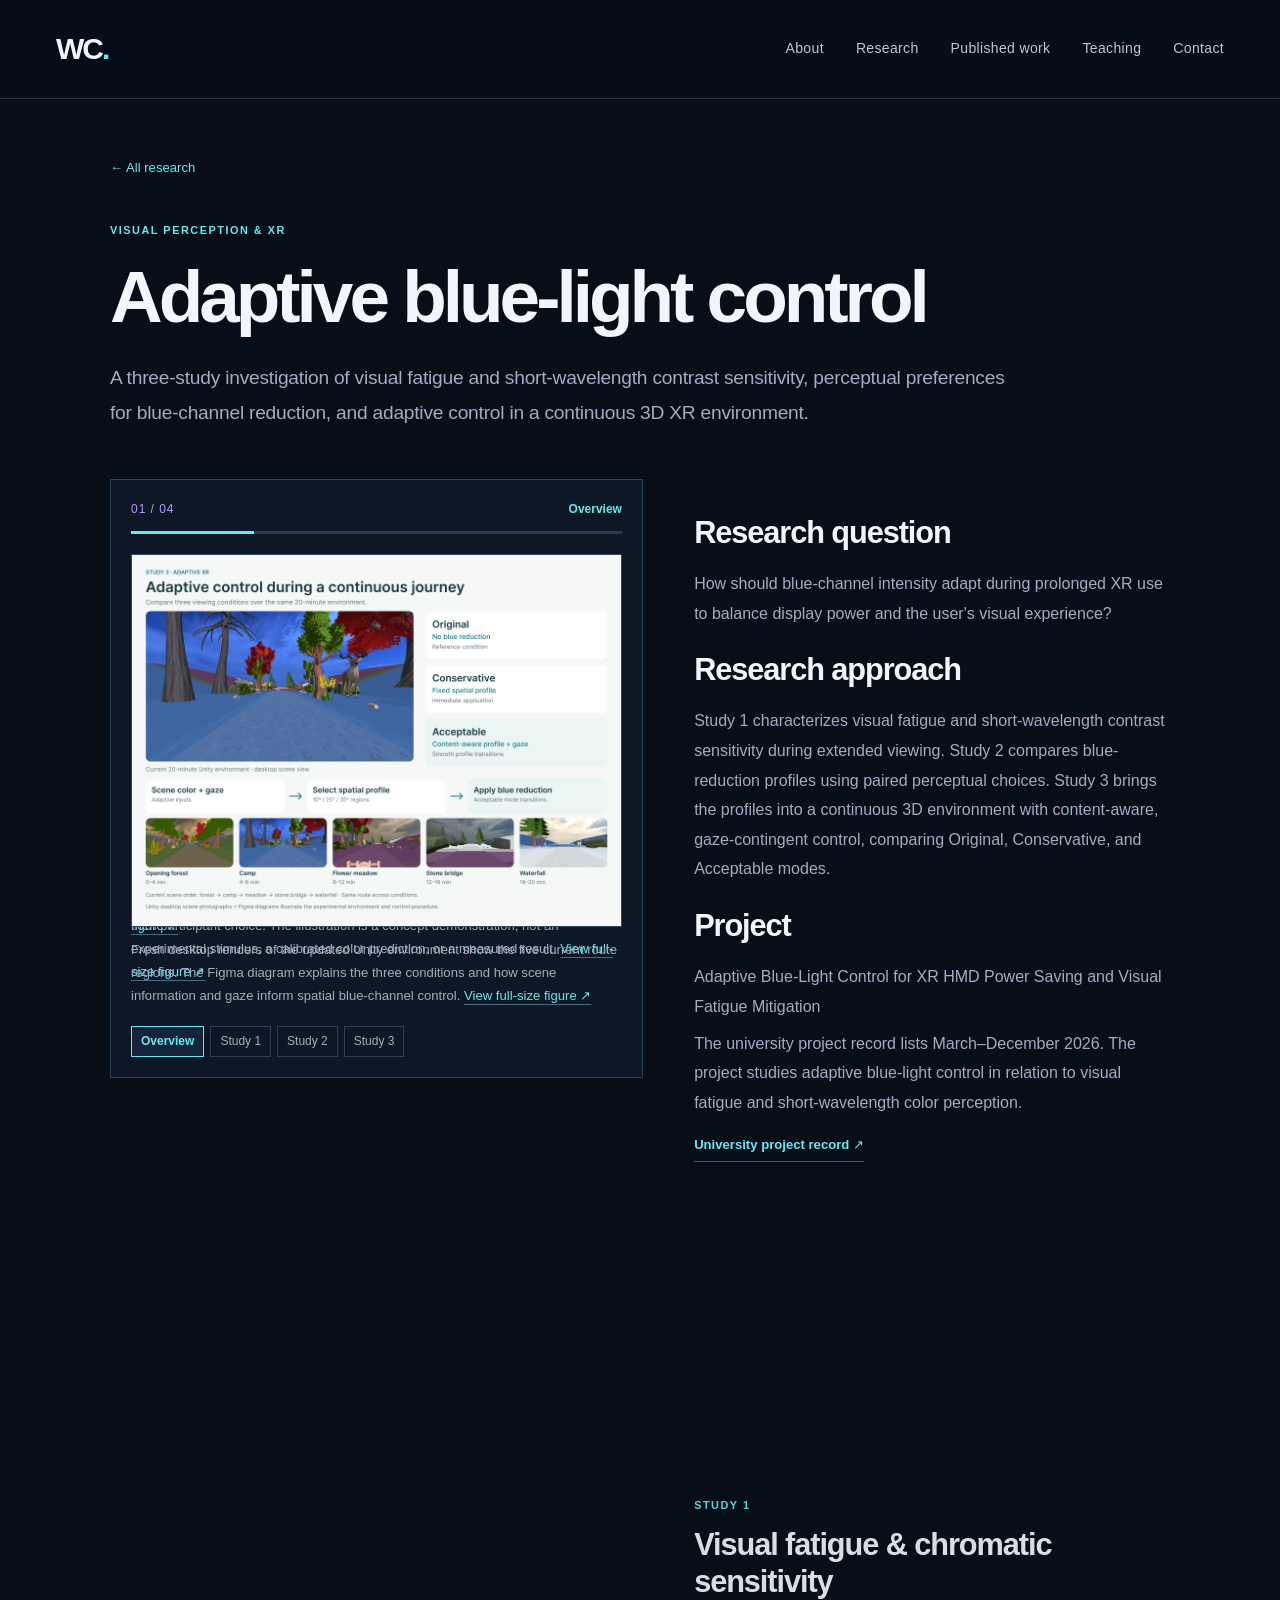
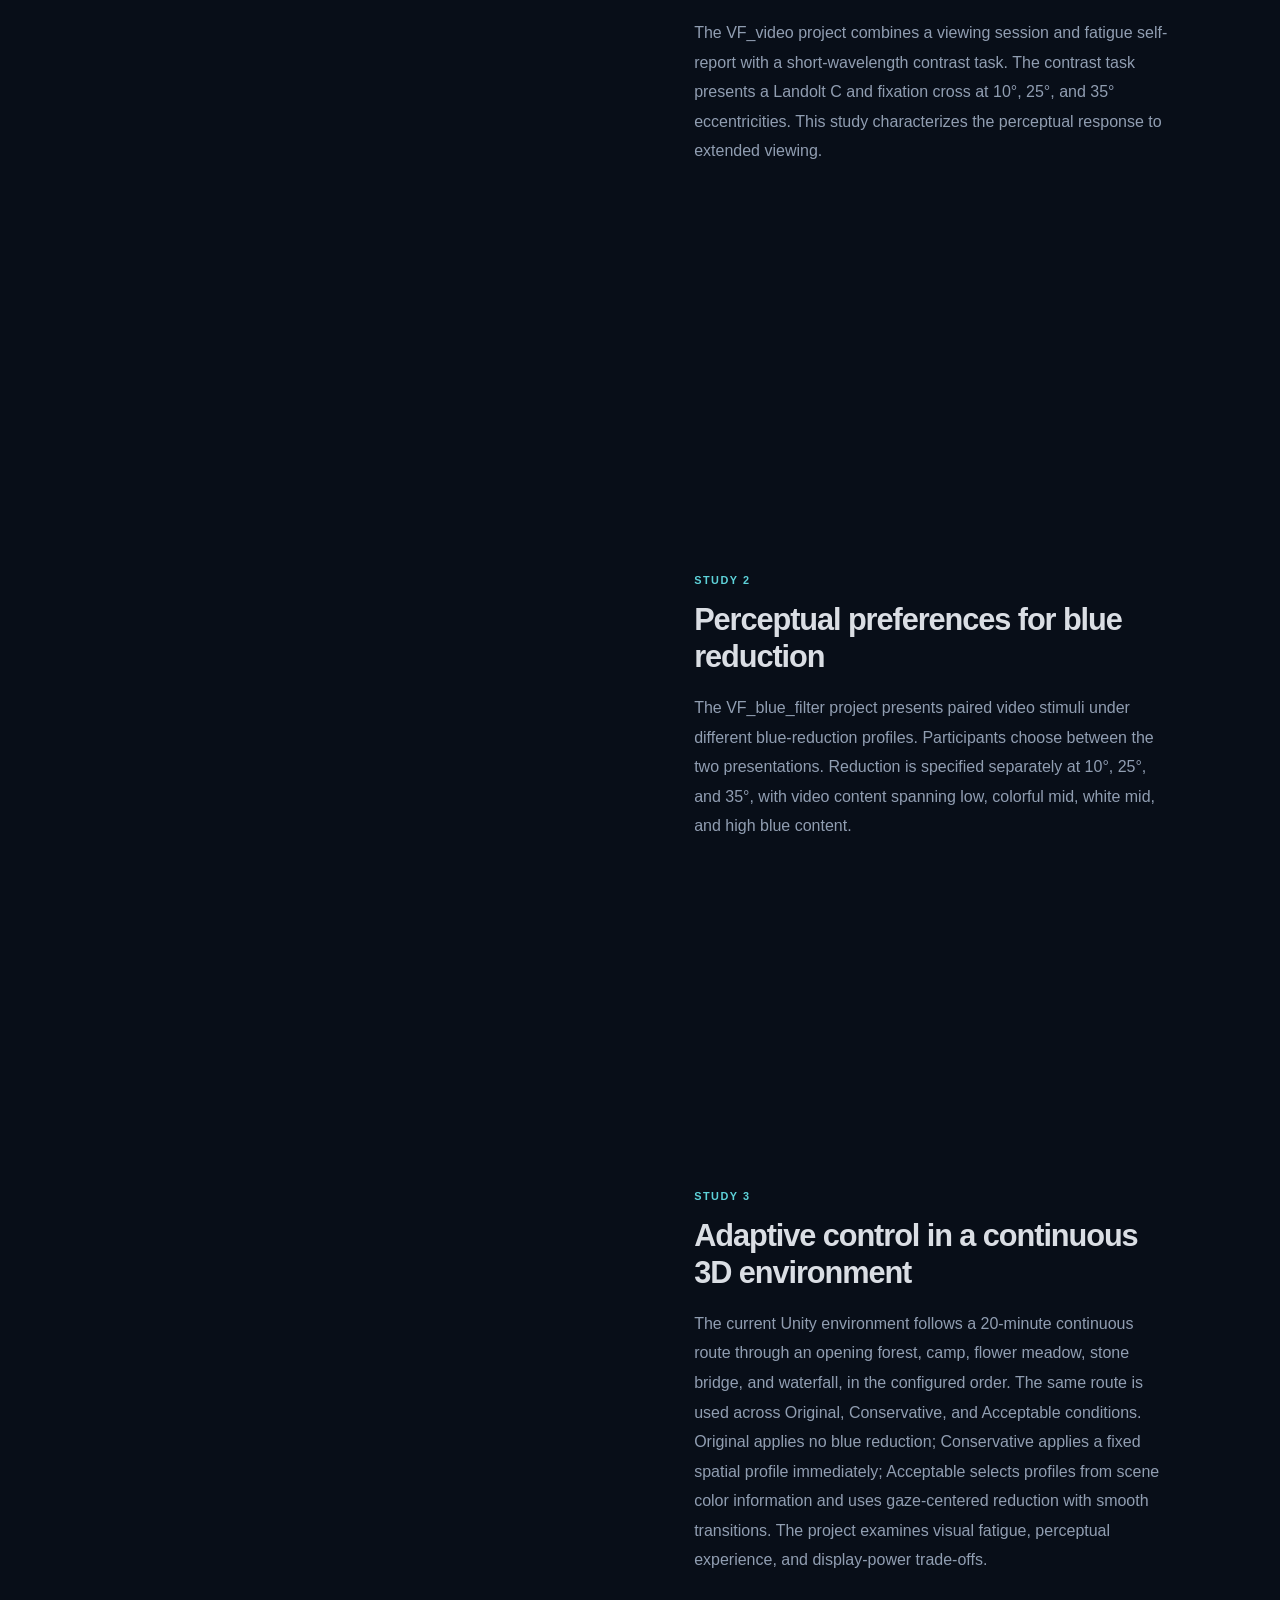
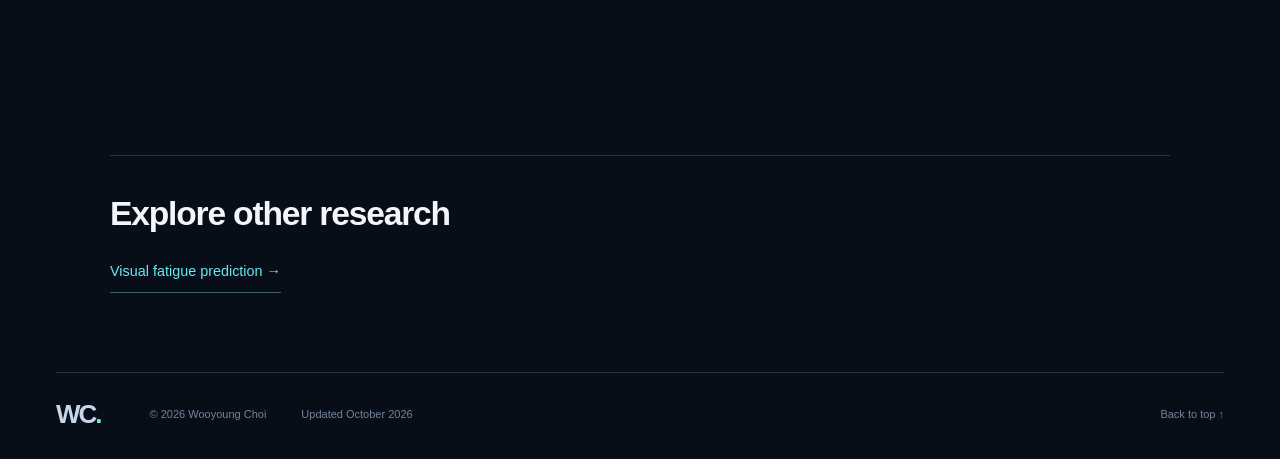
==== commit e976b6b5: "Apply Spatial Research design while preserving research motion" ====
--- a/research/adaptive-blue-light/index.html
+++ b/research/adaptive-blue-light/index.html
@@ -1,4 +1,7 @@
 <!doctype html><html lang="en"><head><meta charset="utf-8"><meta name="viewport" content="width=device-width, initial-scale=1">
 <title>Adaptive blue-light control | Wooyoung Choi</title><meta name="description" content="A three-study investigation of visual fatigue and short-wavelength contrast sensitivity, perceptual preferences for blue-channel reduction, and adaptive control in a continuous 3D XR environment.">
-<meta name="theme-color" content="#183b42"><link rel="icon" href="../../assets/favicon.svg" type="image/svg+xml">
-<link rel="stylesheet" href="../../assets/style.css?v=20261003-7"></head><body><a class="skip" href="#main">Skip to content</a><header class="site-header"><div class="header-inner"><a class="wordmark" href="../../" aria-label="Wooyoung Choi home">WC<span class="mark-dot">.</span></a><nav aria-label="Main navigation"><a href="../../#about">About</a><a href="../../#research">Research</a><a href="../../#publications">Published work</a><a href="../../#teaching">Teaching</a><a href="../../#contact">Contact</a></nav></div></header><main id="main" class="container detail"><a class="back-link" href="../../#research">← All research</a><p class="eyebrow">VISUAL PERCEPTION & XR</p><h1>Adaptive blue-light control</h1><p class="detail-intro">A three-study investigation of visual fatigue and short-wavelength contrast sensitivity, perceptual preferences for blue-channel reduction, and adaptive control in a continuous 3D XR environment.</p><div class="detail-story"><div class="story-chapters"><section class="story-chapter" data-story-label="Overview" aria-describedby="caption-overview"><div class="story-copy"><section><h2>Research question</h2><p>How should blue-channel intensity adapt during prolonged XR use to balance display power and the user's visual experience?</p></section><section><h2>Research approach</h2><p>Study 1 characterizes visual fatigue and short-wavelength contrast sensitivity during extended viewing. Study 2 compares blue-reduction profiles using paired perceptual choices. Study 3 brings the profiles into a continuous 3D environment with content-aware, gaze-contingent control, comparing Original, Conservative, and Acceptable modes.</p></section><section><h2>Project</h2><p>Adaptive Blue-Light Control for XR HMD Power Saving and Visual Fatigue Mitigation</p><p class="muted">The university project record lists March–December 2026. The project studies adaptive blue-light control in relation to visual fatigue and short-wavelength color perception.</p><a class="text-link" href="https://brain.khu.ac.kr/funding/fundingDetail.do?fundingId=1734" target="_blank" rel="noopener noreferrer">University project record<span aria-hidden="true"> ↗</span></a></section></div><figure class="detail-figure story-figure"><img src="../../assets/blue-light-workflow.png" alt="Three studies connect fatigue and chromatic sensitivity, paired perceptual choices, and adaptive blue-channel control. Unity captures for Studies 1 and 3 are combined with an original Study 2 illustration and Figma procedure diagrams." width="1000" height="570"><figcaption id="caption-overview">Three studies connect fatigue and chromatic sensitivity, paired perceptual choices, and adaptive blue-channel control. Unity captures for Studies 1 and 3 are combined with an original Study 2 illustration and Figma procedure diagrams. <a href="../../assets/blue-light-workflow.png" target="_blank" rel="noopener noreferrer">View full-size figure ↗</a></figcaption></figure></section><section class="story-chapter" data-story-label="Study 1" aria-describedby="caption-study-1"><div class="story-copy"><p class="eyebrow">STUDY 1</p><h2>Visual fatigue & chromatic sensitivity</h2><p>The VF_video project combines a viewing session and fatigue self-report with a short-wavelength contrast task. The contrast task presents a Landolt C and fixation cross at 10°, 25°, and 35° eccentricities. This study characterizes the perceptual response to extended viewing.</p></div><figure class="detail-figure story-figure"><img src="../../assets/blue-study1-procedure.png" alt="Viewing and fatigue self-report lead to a Landolt C contrast task at 10°, 25°, and 35°. The Unity task photograph and schematic show central fixation, decreasing contrast, and visibility responses." width="1000" height="570" loading="lazy"><figcaption id="caption-study-1">Viewing and fatigue self-report lead to a Landolt C contrast task at 10°, 25°, and 35°. The Unity task photograph and schematic show central fixation, decreasing contrast, and visibility responses. <a href="../../assets/blue-study1-procedure.png" target="_blank" rel="noopener noreferrer">View full-size figure ↗</a></figcaption></figure></section><section class="story-chapter" data-story-label="Study 2" aria-describedby="caption-study-2"><div class="story-copy"><p class="eyebrow">STUDY 2</p><h2>Perceptual preferences for blue reduction</h2><p>The VF_blue_filter project presents paired video stimuli under different blue-reduction profiles. Participants choose between the two presentations. Reduction is specified separately at 10°, 25°, and 35°, with video content spanning low, colorful mid, white mid, and high blue content.</p></div><figure class="detail-figure story-figure"><img src="../../assets/blue-study2-comparison.png" alt="An original illustration shows gaze-centered blue reduction, with the center preserved and the blue channel attenuated in the periphery. It accompanies the spatial profile definition and sequential video procedure: Profile A, interval, Profile B, then participant choice. The illustration is a concept demonstration, not an experimental stimulus, a calibrated color prediction, or a measured result." width="1000" height="570" loading="lazy"><figcaption id="caption-study-2">An original illustration shows gaze-centered blue reduction, with the center preserved and the blue channel attenuated in the periphery. It accompanies the spatial profile definition and sequential video procedure: Profile A, interval, Profile B, then participant choice. The illustration is a concept demonstration, not an experimental stimulus, a calibrated color prediction, or a measured result. <a href="../../assets/blue-study2-comparison.png" target="_blank" rel="noopener noreferrer">View full-size figure ↗</a></figcaption></figure></section><section class="story-chapter" data-story-label="Study 3" aria-describedby="caption-study-3"><div class="story-copy"><p class="eyebrow">STUDY 3</p><h2>Adaptive control in a continuous 3D environment</h2><p>The current Unity environment follows a 20-minute continuous route through an opening forest, camp, flower meadow, stone bridge, and waterfall, in the configured order. The same route is used across Original, Conservative, and Acceptable conditions. Original applies no blue reduction; Conservative applies a fixed spatial profile immediately; Acceptable selects profiles from scene color information and uses gaze-centered reduction with smooth transitions. The project examines visual fatigue, perceptual experience, and display-power trade-offs.</p></div><figure class="detail-figure story-figure"><img src="../../assets/blue-study3-control.png" alt="Fresh desktop renders of the updated Unity environment show the five current route regions. The Figma diagram explains the three conditions and how scene information and gaze inform spatial blue-channel control." width="1000" height="760" loading="lazy"><figcaption id="caption-study-3">Fresh desktop renders of the updated Unity environment show the five current route regions. The Figma diagram explains the three conditions and how scene information and gaze inform spatial blue-channel control. <a href="../../assets/blue-study3-control.png" target="_blank" rel="noopener noreferrer">View full-size figure ↗</a></figcaption></figure></section></div></div><div class="other-research"><h2>Explore other research</h2><a href="../fatigue-prediction/">Visual fatigue prediction <span aria-hidden="true">→</span></a></div></main><footer class="site-footer"><div><span>© 2026 Wooyoung Choi</span><span>Updated October 2026</span></div><div><a class="" href="https://brain.khu.ac.kr/user/userDetail.do?id=3b3e57ee36cfec4f3a9e" target="_blank" rel="noopener noreferrer">University profile<span aria-hidden="true"> ↗</span></a></div></footer><script src="../../assets/detail-story.js?v=20261003-7" defer></script></body></html>+<meta name="theme-color" content="#080e18"><link rel="icon" href="../../assets/favicon.svg" type="image/svg+xml">
+<link rel="stylesheet" href="../../assets/style.css?v=20261003-7">
+<link rel="stylesheet" href="../../assets/spatial.css?v=20261003-8">
+<link rel="stylesheet" href="../../assets/spatial-details.css?v=20261003-8">
+<script src="../../assets/site.js?v=20261003-8" defer></script></head><body class="spatial-theme"><a class="skip sr-skip" href="#main">Skip to content</a><header class="site-header sr-header"><div class="header-inner sr-shell sr-header-inner"><a class="wordmark sr-wordmark" href="../../" aria-label="Wooyoung Choi home">WC<span class="mark-dot">.</span></a><button class="sr-menu-button" type="button" aria-expanded="false" aria-controls="sr-navigation"><span class="sr-menu-label">Menu</span><span class="sr-menu-symbol" aria-hidden="true">+</span></button><nav id="sr-navigation" class="sr-navigation" aria-label="Main navigation"><a href="../../#about">About</a><a href="../../#research">Research</a><a href="../../#publications">Published work</a><a href="../../#teaching">Teaching</a><a href="../../#contact">Contact</a></nav></div></header><main id="main" class="container detail"><a class="back-link" href="../../#research">← All research</a><p class="eyebrow">VISUAL PERCEPTION & XR</p><h1>Adaptive blue-light control</h1><p class="detail-intro">A three-study investigation of visual fatigue and short-wavelength contrast sensitivity, perceptual preferences for blue-channel reduction, and adaptive control in a continuous 3D XR environment.</p><div class="detail-story"><div class="story-chapters"><section class="story-chapter" data-story-label="Overview" aria-describedby="caption-overview"><div class="story-copy"><section><h2>Research question</h2><p>How should blue-channel intensity adapt during prolonged XR use to balance display power and the user's visual experience?</p></section><section><h2>Research approach</h2><p>Study 1 characterizes visual fatigue and short-wavelength contrast sensitivity during extended viewing. Study 2 compares blue-reduction profiles using paired perceptual choices. Study 3 brings the profiles into a continuous 3D environment with content-aware, gaze-contingent control, comparing Original, Conservative, and Acceptable modes.</p></section><section><h2>Project</h2><p>Adaptive Blue-Light Control for XR HMD Power Saving and Visual Fatigue Mitigation</p><p class="muted">The university project record lists March–December 2026. The project studies adaptive blue-light control in relation to visual fatigue and short-wavelength color perception.</p><a class="text-link" href="https://brain.khu.ac.kr/funding/fundingDetail.do?fundingId=1734" target="_blank" rel="noopener noreferrer">University project record<span aria-hidden="true"> ↗</span></a></section></div><figure class="detail-figure story-figure"><img src="../../assets/blue-light-workflow.png" alt="Three studies connect fatigue and chromatic sensitivity, paired perceptual choices, and adaptive blue-channel control. Unity captures for Studies 1 and 3 are combined with an original Study 2 illustration and Figma procedure diagrams." width="1000" height="570"><figcaption id="caption-overview">Three studies connect fatigue and chromatic sensitivity, paired perceptual choices, and adaptive blue-channel control. Unity captures for Studies 1 and 3 are combined with an original Study 2 illustration and Figma procedure diagrams. <a href="../../assets/blue-light-workflow.png" target="_blank" rel="noopener noreferrer">View full-size figure ↗</a></figcaption></figure></section><section class="story-chapter" data-story-label="Study 1" aria-describedby="caption-study-1"><div class="story-copy"><p class="eyebrow">STUDY 1</p><h2>Visual fatigue & chromatic sensitivity</h2><p>The VF_video project combines a viewing session and fatigue self-report with a short-wavelength contrast task. The contrast task presents a Landolt C and fixation cross at 10°, 25°, and 35° eccentricities. This study characterizes the perceptual response to extended viewing.</p></div><figure class="detail-figure story-figure"><img src="../../assets/blue-study1-procedure.png" alt="Viewing and fatigue self-report lead to a Landolt C contrast task at 10°, 25°, and 35°. The Unity task photograph and schematic show central fixation, decreasing contrast, and visibility responses." width="1000" height="570" loading="lazy"><figcaption id="caption-study-1">Viewing and fatigue self-report lead to a Landolt C contrast task at 10°, 25°, and 35°. The Unity task photograph and schematic show central fixation, decreasing contrast, and visibility responses. <a href="../../assets/blue-study1-procedure.png" target="_blank" rel="noopener noreferrer">View full-size figure ↗</a></figcaption></figure></section><section class="story-chapter" data-story-label="Study 2" aria-describedby="caption-study-2"><div class="story-copy"><p class="eyebrow">STUDY 2</p><h2>Perceptual preferences for blue reduction</h2><p>The VF_blue_filter project presents paired video stimuli under different blue-reduction profiles. Participants choose between the two presentations. Reduction is specified separately at 10°, 25°, and 35°, with video content spanning low, colorful mid, white mid, and high blue content.</p></div><figure class="detail-figure story-figure"><img src="../../assets/blue-study2-comparison.png" alt="An original illustration shows gaze-centered blue reduction, with the center preserved and the blue channel attenuated in the periphery. It accompanies the spatial profile definition and sequential video procedure: Profile A, interval, Profile B, then participant choice. The illustration is a concept demonstration, not an experimental stimulus, a calibrated color prediction, or a measured result." width="1000" height="570" loading="lazy"><figcaption id="caption-study-2">An original illustration shows gaze-centered blue reduction, with the center preserved and the blue channel attenuated in the periphery. It accompanies the spatial profile definition and sequential video procedure: Profile A, interval, Profile B, then participant choice. The illustration is a concept demonstration, not an experimental stimulus, a calibrated color prediction, or a measured result. <a href="../../assets/blue-study2-comparison.png" target="_blank" rel="noopener noreferrer">View full-size figure ↗</a></figcaption></figure></section><section class="story-chapter" data-story-label="Study 3" aria-describedby="caption-study-3"><div class="story-copy"><p class="eyebrow">STUDY 3</p><h2>Adaptive control in a continuous 3D environment</h2><p>The current Unity environment follows a 20-minute continuous route through an opening forest, camp, flower meadow, stone bridge, and waterfall, in the configured order. The same route is used across Original, Conservative, and Acceptable conditions. Original applies no blue reduction; Conservative applies a fixed spatial profile immediately; Acceptable selects profiles from scene color information and uses gaze-centered reduction with smooth transitions. The project examines visual fatigue, perceptual experience, and display-power trade-offs.</p></div><figure class="detail-figure story-figure"><img src="../../assets/blue-study3-control.png" alt="Fresh desktop renders of the updated Unity environment show the five current route regions. The Figma diagram explains the three conditions and how scene information and gaze inform spatial blue-channel control." width="1000" height="760" loading="lazy"><figcaption id="caption-study-3">Fresh desktop renders of the updated Unity environment show the five current route regions. The Figma diagram explains the three conditions and how scene information and gaze inform spatial blue-channel control. <a href="../../assets/blue-study3-control.png" target="_blank" rel="noopener noreferrer">View full-size figure ↗</a></figcaption></figure></section></div></div><div class="other-research"><h2>Explore other research</h2><a href="../fatigue-prediction/">Visual fatigue prediction <span aria-hidden="true">→</span></a></div></main><footer class="site-footer sr-footer sr-shell"><a class="sr-wordmark" href="../../#about" aria-label="Back to top">WC<span>.</span></a><p>© 2026 Wooyoung Choi</p><p>Updated October 2026</p><a href="../../#about">Back to top ↑</a></footer><script src="../../assets/detail-story.js?v=20261003-7" defer></script></body></html>
--- a/assets/spatial.css
+++ b/assets/spatial.css
@@ -0,0 +1,94 @@
+/* Selected MagicPath B: Spatial Research. Scoped visual layer; original motion stays in style.css. */
+.spatial-theme {
+  --sr-bg: #080e18;
+  --sr-panel: #0d1726;
+  --sr-white: #f2f5fb;
+  --sr-muted: #a0aec3;
+  --sr-line: #273243;
+  --sr-cyan: #68e8ef;
+  --sr-violet: #b19aff;
+  --ink: var(--sr-white);
+  --text: var(--sr-muted);
+  --muted: #8899b1;
+  --teal: var(--sr-cyan);
+  --paper: var(--sr-bg);
+  --line: var(--sr-line);
+  background: var(--sr-bg);
+  color: var(--sr-white);
+  font-family: Inter, Arial, "Apple SD Gothic Neo", "Malgun Gothic", sans-serif;
+  color-scheme: dark;
+}
+.spatial-theme [lang="ko"] { font-family: "Apple SD Gothic Neo", "Malgun Gothic", sans-serif; }
+.sr-site{--sr-bg:#080e18;--sr-panel:#0d1726;--sr-white:#f2f5fb;--sr-muted:#a0aec3;--sr-line:#273243;--sr-cyan:#68e8ef;--sr-violet:#b19aff;background:var(--sr-bg);color:var(--sr-white);font-family:Inter,Arial,sans-serif;min-height:100vh;font-weight:400;line-height:1.55;overflow:hidden;color-scheme:dark}.sr-site *{box-sizing:border-box}.sr-site p,.sr-site h1,.sr-site h2,.sr-site h3,.sr-site figure{margin:0}.sr-site a{color:inherit;text-decoration:none}.sr-site button{font:inherit}.sr-site a,.sr-site button,.sr-site summary{outline-offset:6px}.sr-site a:focus-visible,.sr-site button:focus-visible,.sr-site summary:focus-visible{outline:2px solid var(--sr-cyan)}.sr-site section{scroll-margin-top:100px}.sr-shell{width:min(1240px,calc(100% - 112px));margin-inline:auto}.sr-skip{position:absolute;left:20px;top:-80px;padding:12px 18px;background:var(--sr-cyan);color:#080e18!important;z-index:50}.sr-skip:focus{top:12px}.sr-header{border-bottom:1px solid var(--sr-line);background:rgba(8,14,24,.92)}.sr-header-inner{height:98px;display:flex;justify-content:space-between;align-items:center}.sr-wordmark{font-size:30px;font-weight:750;letter-spacing:-2px;line-height:1}.sr-wordmark span{color:var(--sr-cyan)}.sr-navigation{display:flex;align-items:center;gap:32px;font-size:14px;letter-spacing:.025em}.sr-navigation a{color:#bdc7d8;transition:color .18s}.sr-navigation a:hover{color:var(--sr-cyan)}.sr-menu-button{display:none}.sr-hero{position:relative;display:grid;grid-template-columns:minmax(0,1.12fr) minmax(0,.88fr);gap:64px;padding-top:104px;padding-bottom:122px}.sr-hero-copy{position:relative;z-index:2}.sr-hero h1{font-size:clamp(70px,7.2vw,106px);line-height:.99;font-weight:760;letter-spacing:-.065em;margin-bottom:32px}.sr-name-ko{font-size:24px;letter-spacing:-.02em;margin-left:23px;display:inline-block;color:var(--sr-muted);font-weight:400;vertical-align:middle}.sr-role{font-size:16px;font-weight:550;max-width:580px;color:#cbd8e8;line-height:1.65}.sr-intro{font-size:20px;line-height:1.75;color:var(--sr-muted);max-width:560px;margin-top:22px!important;letter-spacing:-.015em}.sr-advisor{font-size:14px;color:#889ab2;margin-top:19px!important}.sr-advisor a{color:#d4e0f1;border-bottom:1px solid #455365}.sr-hero-actions{display:flex;align-items:center;gap:25px;flex-wrap:wrap;margin-top:34px}.sr-primary{padding:13px 19px;display:inline-flex;gap:30px;align-items:center;font-size:14px;background:var(--sr-cyan);border:1px solid var(--sr-cyan);color:#07121d!important;font-weight:650;transition:background .18s}.sr-primary:hover{background:#b3f8fb}.sr-text-link{font-size:13px;display:inline-flex;gap:8px;align-items:center}.sr-arrow{width:23px;height:23px;flex:0 0 23px}.sr-text-link .sr-arrow{width:16px;height:16px;flex-basis:16px}.sr-text-link:hover{color:var(--sr-cyan)}.sr-portrait-space{position:relative;min-height:534px;display:flex;align-items:center;justify-content:center}.sr-optics{position:absolute;width:680px;height:758px;max-width:none;left:-118px;top:-128px;pointer-events:none}.sr-portrait{width:350px;z-index:1;position:relative}.sr-portrait:before{content:'';position:absolute;inset:-11px 11px 36px -11px;border-top:1px solid #62d5e8;border-left:1px solid #62d5e8;z-index:2;pointer-events:none}.sr-portrait img{display:block;width:100%;height:auto;aspect-ratio:4/5;object-fit:cover;background:#fff;position:relative}.sr-portrait figcaption{font-size:10px;display:flex;gap:16px;align-items:center;letter-spacing:.08em;color:#93a4bb;text-transform:uppercase;padding-top:18px}.sr-portrait-line{height:1px;background:#36465d;flex:1}.sr-coordinate{position:absolute;right:-24px;top:108px;writing-mode:vertical-rl;font-size:10px;letter-spacing:.23em;color:var(--sr-violet)}.sr-hero-rule{position:absolute;left:0;bottom:35px;width:100%;display:flex;gap:32px;border-top:1px solid var(--sr-line);padding-top:22px;color:#77869c;font-size:10px;letter-spacing:.13em}.sr-scroll{margin-left:auto;color:var(--sr-cyan)}.sr-award{border:1px solid #344a62;border-left:3px solid var(--sr-cyan);background:linear-gradient(110deg,#101d2e,#0b1320 65%);display:flex;align-items:center;gap:26px;padding:26px 28px}.sr-award-logo{width:78px;height:78px;flex:0 0 78px;background:white;padding:5px;display:grid;place-items:center}.sr-award-logo img{width:100%;height:100%;object-fit:contain}.sr-kicker{color:var(--sr-cyan);font-size:11px;font-weight:650;letter-spacing:.14em;line-height:1.5}.sr-award-title{font-size:21px;font-weight:450;letter-spacing:-.025em;margin-top:5px!important}.sr-award-title span{color:#627691;padding-inline:5px}.sr-award-title strong{font-weight:600}.sr-award-paper{color:#8d9eb6;max-width:670px;font-size:12px;margin-top:7px!important}.sr-award-link{margin-left:auto;flex:0 0 165px;display:flex;align-items:center;gap:13px;font-size:12px;color:#c4d4e8!important}.sr-award-link:hover{color:var(--sr-cyan)!important}.sr-section{padding-top:112px;padding-bottom:36px}.sr-section-heading{display:grid;grid-template-columns:70px minmax(0,1fr);gap:19px;margin-bottom:56px;align-items:start}.sr-section-index{display:flex;align-items:center;gap:15px;padding-top:12px;font-size:12px;letter-spacing:.08em;color:var(--sr-cyan)}.sr-hairline{display:block;height:1px;flex:1;background:#3c6472;max-width:35px}.sr-section-heading h2{font-size:48px;line-height:1.08;font-weight:570;letter-spacing:-.045em}.sr-section-heading p{font-size:16px;color:var(--sr-muted);margin-top:15px!important}.sr-project{display:grid;grid-template-columns:minmax(0,1.13fr) minmax(0,1fr);gap:64px;align-items:center;margin-bottom:88px}.sr-project-art{background:#fff;border:1px solid #253a51;position:relative;display:block;padding-top:39px;transition:border-color .2s}.sr-project-art:hover{border-color:var(--sr-cyan)}.sr-project-art img{display:block;width:100%;height:auto;aspect-ratio:1000/570;object-fit:contain}.sr-image-marker{height:39px;position:absolute;top:0;left:0;width:100%;padding:12px 17px;background:#101d2e;font-size:9px;color:#c1d2e7;letter-spacing:.11em;line-height:1.5}.sr-project-copy h3{font-size:40px;line-height:1.13;font-weight:590;letter-spacing:-.045em;margin-top:18px}.sr-project-copy h3 a:hover{color:#d4feff}.sr-date{font-size:12px;color:#8396b1;line-height:1.8;margin-top:15px!important}.sr-project-summary{font-size:16px;line-height:1.8;color:var(--sr-muted);margin-top:18px!important}.sr-project-link{display:flex;align-items:center;justify-content:space-between;border-bottom:1px solid #3f5f74;margin-top:25px;padding-bottom:13px;font-size:14px;font-weight:550;color:var(--sr-cyan)!important}.sr-project-link:hover{border-color:var(--sr-cyan)}.sr-project-reverse .sr-project-art{grid-column:2;grid-row:1}.sr-project-reverse .sr-project-copy{grid-column:1;grid-row:1;padding-right:35px}.sr-kicker-violet{color:var(--sr-violet)}.sr-concept{margin-top:13px!important;padding-left:13px;border-left:1px solid #7256a3;font-size:11px;line-height:1.7;color:#8596ae}.sr-publication-section{padding:103px 0 83px;background:#0d1624;border-top:1px solid #243044;border-bottom:1px solid #243044}.sr-poster{display:block;background:#fff;border:1px solid #49607d}.sr-poster img{width:100%;height:auto;display:block;object-fit:contain}.sr-publication-copy{display:grid;grid-template-columns:minmax(0,1.3fr) minmax(0,.8fr);gap:72px;padding-top:40px}.sr-publication h3{font-size:36px;line-height:1.2;letter-spacing:-.04em;font-weight:560;margin-top:16px}.sr-publication h3 a:hover{color:var(--sr-cyan)}.sr-authors{font-size:14px;color:#c4d0e1;margin-top:22px!important}.sr-authors strong{font-weight:600}.sr-publication-venue{font-size:12px;color:#8697af;margin-top:9px!important}.sr-publication-right>p:first-child{font-size:17px;line-height:1.8;color:#a8b7cc}.sr-publication-award{font-size:13px;color:var(--sr-violet);border-top:1px solid #35425a;padding-top:21px;margin-top:24px!important}.sr-publication-links{display:flex;flex-wrap:wrap;gap:25px;margin-top:27px;font-size:13px;color:var(--sr-cyan)}.sr-publication-links a{display:flex;align-items:center;gap:10px}.sr-publication-links .sr-arrow{width:19px;height:19px;flex-basis:19px}.sr-notice{font-size:11px;line-height:1.9;color:#8394ac;border-top:1px solid #29374c;margin-top:43px;padding-top:19px}.sr-notice summary{list-style:none;cursor:pointer;display:flex;justify-content:space-between;color:#adbed3;font-size:12px}.sr-notice summary::-webkit-details-marker{display:none}.sr-notice summary span{font-size:19px;color:var(--sr-cyan);line-height:1}.sr-notice[open] summary span{transform:rotate(45deg)}.sr-notice>div{padding-top:17px;max-width:1060px}.sr-notice p+p{margin-top:12px}.sr-notice a{text-decoration:underline;text-underline-offset:3px;color:#bccce0}.sr-background-grid{display:grid;grid-template-columns:minmax(0,1fr) minmax(0,1fr);gap:90px}.sr-background-grid .sr-section{padding-top:111px;padding-bottom:20px}.sr-background-grid .sr-section-heading{grid-template-columns:48px minmax(0,1fr);gap:14px;margin-bottom:38px}.sr-background-grid .sr-section-heading h2{font-size:31px;line-height:1.2}.sr-background-grid .sr-section-index{padding-top:8px}.sr-timeline article{padding:26px 0;border-top:1px solid #273244;display:grid;grid-template-columns:127px minmax(0,1fr);gap:14px}.sr-timeline article:first-child{padding-top:22px}.sr-timeline .sr-date{margin-top:2px!important;font-size:10px;color:#8899b1}.sr-timeline h3{font-size:16px;line-height:1.4;font-weight:600;letter-spacing:-.018em}.sr-timeline p{font-size:12px;color:#8fa1bb;line-height:1.7;margin-top:7px}.sr-timeline .sr-muted{font-size:11px;color:#677d98;margin-top:5px}.sr-contact{padding-top:100px;padding-bottom:99px}.sr-contact .sr-section-index{max-width:70px;margin-bottom:28px}.sr-contact-grid{display:grid;grid-template-columns:minmax(0,.9fr) minmax(0,1.1fr);gap:65px}.sr-contact h2{font-size:78px;line-height:1;font-weight:570;letter-spacing:-.06em}.sr-contact p{font-size:15px;line-height:1.8;color:#8fa1b9;margin-top:23px!important}.sr-email{font-size:37px;line-height:1.5;letter-spacing:-.04em;display:flex;align-items:center;justify-content:space-between;border-bottom:1px solid #4d617c;padding-bottom:15px;color:var(--sr-cyan)!important;white-space:nowrap}.sr-email .sr-arrow{height:36px;width:36px;flex-basis:36px;margin-left:10px}.sr-contact-links{display:flex;flex-wrap:wrap;gap:21px;font-size:12px;margin-top:22px}.sr-contact-links a{display:flex;align-items:center;gap:7px}.sr-contact-links .sr-arrow{width:13px;height:13px;flex-basis:13px}.sr-contact-cv{display:inline-flex;gap:28px;font-size:12px;margin-top:26px;color:#899cb5!important}.sr-contact-cv:hover{color:var(--sr-cyan)!important}.sr-footer{display:flex;align-items:center;gap:35px;padding-top:28px;padding-bottom:32px;border-top:1px solid var(--sr-line);color:#71849e;font-size:11px}.sr-footer .sr-wordmark{font-size:26px;color:#c7d7e9;margin-right:14px}.sr-footer>a:last-child{margin-left:auto}.sr-footer>a:last-child:hover{color:var(--sr-cyan)}
+@media(min-width:1500px){.sr-shell{width:min(1320px,calc(100% - 160px))}.sr-hero{gap:100px;padding-top:120px}.sr-portrait{width:386px}.sr-project-copy h3{font-size:46px}}
+@media(max-width:1100px){.sr-shell{width:calc(100% - 72px)}.sr-hero{gap:24px;padding-top:80px}.sr-hero h1{font-size:80px}.sr-intro{font-size:18px}.sr-portrait{width:290px}.sr-coordinate{right:-6px}.sr-hero-actions{gap:19px}.sr-hero-rule{gap:20px}.sr-project{gap:35px}.sr-project-copy h3{font-size:33px}.sr-project-summary{font-size:14px}.sr-background-grid{gap:48px}.sr-background-grid .sr-section-heading h2{font-size:27px}.sr-timeline article{grid-template-columns:95px minmax(0,1fr);gap:10px}.sr-contact-grid{gap:34px}.sr-email{font-size:30px}.sr-publication-copy{gap:40px}.sr-publication h3{font-size:31px}}
+@media(max-width:760px){.sr-shell{width:calc(100% - 40px)}.sr-header-inner{height:76px;position:relative}.sr-wordmark{font-size:26px}.sr-menu-button{display:flex;align-items:center;gap:20px;color:#dbe7f8;border:0;background:none;font-size:12px;padding:8px 0}.sr-menu-button span{font-size:21px;color:var(--sr-cyan)}.sr-navigation{display:none;position:absolute;top:76px;right:-20px;left:-20px;background:#101b2b;padding:25px 20px;z-index:20;flex-direction:column;align-items:flex-start;gap:22px;border-bottom:1px solid #36506b}.sr-navigation.sr-is-open{display:flex}.sr-hero{display:flex;flex-direction:column;padding-top:58px;padding-bottom:91px;gap:48px}.sr-hero h1{font-size:77px;margin-bottom:26px;letter-spacing:-.06em}.sr-name-ko{font-size:20px;margin-left:20px}.sr-role{font-size:14px;max-width:390px}.sr-intro{font-size:16px;line-height:1.75;max-width:500px;margin-top:17px!important}.sr-advisor{font-size:12px;margin-top:15px!important}.sr-hero-actions{gap:20px;margin-top:28px}.sr-primary{font-size:12px;padding:11px 14px;gap:25px}.sr-text-link{font-size:11px;gap:5px}.sr-portrait-space{min-height:413px;justify-content:center}.sr-portrait{width:292px}.sr-optics{width:505px;height:567px;left:calc(50% - 252px);top:-74px}.sr-portrait figcaption{font-size:9px;padding-top:14px}.sr-coordinate{right:3px;top:45px;font-size:9px}.sr-hero-rule{bottom:24px;padding-top:17px;font-size:8px;gap:17px;flex-wrap:wrap}.sr-scroll{display:none}.sr-award{padding:20px 17px;gap:16px;flex-wrap:wrap}.sr-award-logo{width:59px;height:59px;flex-basis:59px}.sr-award-copy{flex:1;min-width:200px}.sr-award-title{font-size:16px;line-height:1.45;margin-top:5px!important}.sr-award-title span{padding-inline:3px}.sr-award-title strong{display:block}.sr-award-paper{font-size:10px;line-height:1.75}.sr-award-link{margin-left:75px;font-size:10px;flex-basis:auto}.sr-award-link .sr-arrow{width:15px;height:15px;flex-basis:15px}.sr-kicker{font-size:9px}.sr-section{padding-top:76px;padding-bottom:6px}.sr-section-heading{grid-template-columns:43px minmax(0,1fr);gap:13px;margin-bottom:33px}.sr-section-index{font-size:10px;gap:10px;padding-top:10px}.sr-section-heading h2{font-size:33px}.sr-section-heading p{font-size:12px;line-height:1.7;margin-top:13px!important}.sr-project{display:flex;flex-direction:column;gap:27px;align-items:stretch;margin-bottom:61px}.sr-project-art{padding-top:31px}.sr-image-marker{height:31px;font-size:8px;padding:9px 11px}.sr-project-copy h3{font-size:32px;line-height:1.14;margin-top:12px}.sr-project-copy h3 br{display:none}.sr-project-summary{font-size:14px;line-height:1.8;margin-top:13px!important}.sr-date{font-size:11px;margin-top:12px!important}.sr-project-link{font-size:12px;margin-top:20px;padding-bottom:11px}.sr-project-reverse .sr-project-copy{padding-right:0}.sr-concept{font-size:10px}.sr-publication-section{padding:72px 0 50px}.sr-publication-copy{display:block;padding-top:28px}.sr-publication h3{font-size:29px;line-height:1.25;margin-top:13px}.sr-authors{font-size:12px;margin-top:18px!important}.sr-publication-venue{font-size:10px;line-height:1.8}.sr-publication-right{margin-top:27px}.sr-publication-right>p:first-child{font-size:14px;line-height:1.8}.sr-publication-award{font-size:11px;padding-top:17px;margin-top:21px!important}.sr-publication-links{font-size:11px;margin-top:20px;gap:23px}.sr-notice{font-size:10px;margin-top:33px;padding-top:17px}.sr-notice summary{font-size:11px}.sr-background-grid{display:block}.sr-background-grid .sr-section{padding-top:70px;padding-bottom:0}.sr-background-grid .sr-section-heading{grid-template-columns:43px minmax(0,1fr);margin-bottom:28px}.sr-background-grid .sr-section-heading h2{font-size:30px}.sr-timeline article{grid-template-columns:97px minmax(0,1fr);padding:22px 0;gap:12px}.sr-timeline h3{font-size:15px}.sr-timeline p{font-size:12px}.sr-timeline .sr-date{font-size:9px}.sr-contact{padding-top:77px;padding-bottom:65px}.sr-contact-grid{display:block}.sr-contact h2{font-size:65px}.sr-contact p{font-size:14px;margin-top:18px!important}.sr-contact-grid>div+div{margin-top:29px}.sr-email{font-size:29px;padding-bottom:12px}.sr-email .sr-arrow{width:25px;height:25px;flex-basis:25px}.sr-contact-links{font-size:10px;gap:17px;margin-top:19px}.sr-contact-cv{font-size:11px;margin-top:25px}.sr-footer{padding:25px 0;gap:13px;flex-wrap:wrap;font-size:9px}.sr-footer .sr-wordmark{font-size:24px;margin-right:6px}.sr-footer>a:last-child{margin-left:auto}.sr-desktop-break{display:none}}
+@media(max-width:360px){.sr-hero h1{font-size:68px}.sr-hero-actions{gap:15px}.sr-portrait{width:262px}.sr-portrait-space{min-height:383px}.sr-award-copy{min-width:170px}.sr-email{font-size:25px}.sr-contact-links{gap:12px}}
+@media(prefers-reduced-motion:reduce){.sr-site *{scroll-behavior:auto!important;animation:none!important;transition:none!important}}
+
+/* Integrate the selected layout with the retained static-site semantics. */
+.sr-site { overflow: clip; }
+.sr-site h1, .sr-site h2, .sr-site h3 { color: var(--sr-white); font-family: inherit; }
+.sr-site section > *, .sr-hero > *, .sr-project > *, .sr-publication-copy > *,
+.sr-background-grid > *, .sr-contact-grid > *, .sr-section-heading > *, .sr-timeline article > * { min-width: 0; }
+.spatial-theme .sr-header { z-index: 30; background: rgba(8,14,24,.96); }
+.spatial-theme .sr-header-inner, .spatial-theme .sr-footer { max-width: none; padding-inline: 0; }
+.spatial-theme .sr-header-inner { min-height: 0; padding-block: 0; align-items: center; }
+.spatial-theme .sr-wordmark { font-family: Inter, Arial, sans-serif; color: var(--sr-white); font-weight: 750; text-decoration: none; }
+.spatial-theme .sr-navigation { flex-wrap: nowrap; }
+.spatial-theme .sr-navigation a { color: #bdc7d8; font-size: 14px; text-decoration: none; }
+.spatial-theme .sr-navigation a:hover { color: var(--sr-cyan); }
+.spatial-theme .sr-menu-button { cursor: pointer; }
+.spatial-theme .sr-menu-button .sr-menu-label { font-size: 12px; color: #dbe7f8; }
+.spatial-theme .sr-skip { background: var(--sr-cyan); color: #080e18; z-index: 50; }
+.spatial-theme .sr-skip:focus { top: 12px; }
+.sr-site .sr-award .sr-kicker, .sr-site .sr-award-link { color: var(--sr-violet) !important; }
+.sr-site .sr-award-title strong { color: #6be3a5; }
+.sr-site .sr-award { border-left-color: #6be3a5; }
+.sr-site .sr-award-logo img { width: 100%; height: 100%; border-radius: 0; }
+.sr-site .sr-project { padding: 0; border-bottom: 0; }
+.sr-site .sr-project-art { border-radius: 0; background: white; transition: translate .35s cubic-bezier(.16,1,.3,1), border-color .3s ease; }
+.sr-site .sr-poster { border-radius: 0; }
+.sr-site .research-art::after { background: var(--sr-cyan); color: var(--sr-bg); border-color: #b3f8fb; }
+.sr-site .sr-project-copy h3, .sr-site .sr-publication h3 { color: var(--sr-white); }
+.sr-site .sr-project-copy h3 a, .sr-site .sr-publication h3 a { display: block; }
+.sr-site .sr-project-copy .sr-date { color: #8396b1; font-size: 12px; }
+.sr-site .sr-project-copy .sr-project-summary { color: var(--sr-muted); font-size: 16px; }
+.sr-site .sr-project-copy .sr-concept { color: #8596ae; font-size: 11px; }
+.sr-site .sr-publication { display: block; padding: 0; border-bottom: 0; }
+.sr-site .sr-publication-copy .sr-authors { color: #c4d0e1; font-size: 14px; }
+.sr-site .sr-publication-copy .sr-publication-venue { color: #8697af; font-size: 12px; }
+.sr-site .sr-publication-right > p:first-child { color: #a8b7cc; font-size: 17px; }
+.sr-site .sr-publication-right .sr-publication-award { color: var(--sr-violet); font-size: 13px; font-weight: 400; }
+.sr-site .sr-publication-links .text-link { margin-top: 0; font-size: 13px; font-weight: 400; color: var(--sr-cyan); }
+.sr-site .sr-notice .publication-credit { padding-top: 17px; margin: 0; font-size: 11px; line-height: 1.9; color: #8394ac; }
+.spatial-theme .sr-footer { flex-direction: row; justify-content: flex-start; font-size: 11px; padding-top: 28px; padding-bottom: 32px; }
+.spatial-theme .sr-footer p { margin: 0; }
+.spatial-theme .sr-footer a { color: inherit; text-decoration: none; }
+.spatial-theme .sr-footer .sr-wordmark { color: #c7d7e9; }
+.spatial-theme .sr-footer > a:last-child { margin-left: auto; }
+@media (max-width: 1100px) {
+  .sr-site .sr-hero h1 { font-size: clamp(62px,8vw,80px); }
+  .sr-site .sr-project-copy .sr-project-summary { font-size: 14px; }
+}
+@media (max-width: 760px) {
+  .spatial-theme .sr-header-inner { height: 76px; gap: 16px; }
+  .spatial-theme .sr-navigation { max-width: none; justify-content: flex-start; flex-wrap: nowrap; }
+  .spatial-theme .sr-menu-button { display: none; }
+  .spatial-theme .sr-header:not(.menu-ready) .sr-header-inner { height: auto; min-height: 76px; flex-wrap: wrap; padding-block: 22px; gap: 20px; }
+  .spatial-theme .sr-header:not(.menu-ready) .sr-navigation { position: static; display: flex; flex-direction: row; flex-wrap: wrap; width: 100%; gap: 12px 22px; padding: 0; border: 0; background: transparent; }
+  .spatial-theme .sr-header.menu-ready .sr-menu-button { display: flex; }
+  .sr-site .sr-hero h1 { font-size: clamp(56px,17.8vw,77px); }
+  .sr-site .sr-project-copy .sr-date { font-size: 11px; }
+  .sr-site .sr-project-copy .sr-concept { font-size: 10px; }
+  .sr-site .sr-publication-copy .sr-authors { font-size: 12px; }
+  .sr-site .sr-publication-copy .sr-publication-venue { font-size: 10px; }
+  .sr-site .sr-publication-right > p:first-child { font-size: 14px; }
+  .sr-site .sr-publication-right .sr-publication-award, .sr-site .sr-publication-links .text-link { font-size: 11px; }
+  .sr-site .sr-notice .publication-credit { font-size: 10px; }
+  .sr-site .sr-award-copy { min-width: 0; flex: 1 1 180px; }
+  .sr-site .sr-portrait { max-width: calc(100% - 22px); }
+  .sr-site .sr-email { font-size: clamp(23px,7.1vw,29px); white-space: normal; overflow-wrap: anywhere; gap: 10px; }
+  .sr-site .sr-email > span { flex: 0 0 auto; }
+  .spatial-theme .sr-footer { font-size: 9px; padding-block: 25px; }
+}
--- a/assets/spatial-details.css
+++ b/assets/spatial-details.css
@@ -0,0 +1,334 @@
+/* Spatial Research detail-page appearance. Story layout and motion remain in style.css. */
+.spatial-theme .detail {
+  --detail-ink: #f2f5fb;
+  --detail-muted: #a0aec3;
+  --detail-cyan: #68e8ef;
+  --detail-violet: #b19aff;
+  --detail-panel: #0d1726;
+  --detail-line: #273243;
+  padding-top: 54px;
+  color: var(--detail-muted);
+  font-family: Inter, Arial, Helvetica, sans-serif;
+  line-height: 1.8;
+}
+
+.spatial-theme .detail .back-link {
+  margin-bottom: 44px;
+  color: var(--detail-cyan);
+  font-size: .82rem;
+  line-height: 1.6;
+}
+
+.spatial-theme .detail > .eyebrow {
+  color: var(--detail-cyan);
+  font-size: .68rem;
+  font-weight: 650;
+  line-height: 1.6;
+  letter-spacing: .14em;
+}
+
+.spatial-theme .detail h1 {
+  max-width: 1080px;
+  margin-top: 19px;
+  margin-bottom: 24px;
+  color: var(--detail-ink);
+  font-family: inherit;
+  font-size: clamp(2.6rem, 5.7vw, 4.75rem);
+  font-weight: 570;
+  line-height: 1.06;
+  letter-spacing: -.055em;
+}
+
+.spatial-theme .detail .detail-intro {
+  max-width: 900px;
+  color: var(--detail-muted);
+  font-size: 1.2rem;
+  line-height: 1.85;
+  letter-spacing: -.012em;
+}
+
+.spatial-theme .detail .detail-story {
+  margin-top: 48px;
+  margin-bottom: 60px;
+}
+
+.spatial-theme .detail .story-copy h2,
+.spatial-theme .detail .detail-text h2 {
+  margin-bottom: 18px;
+  color: var(--detail-ink);
+  font-family: inherit;
+  font-size: clamp(1.7rem, 2.4vw, 2.25rem);
+  font-weight: 550;
+  line-height: 1.18;
+  letter-spacing: -.035em;
+}
+
+.spatial-theme .detail .story-copy h3,
+.spatial-theme .detail .detail-text h3 {
+  margin-bottom: 13px;
+  color: var(--detail-ink);
+  font-family: inherit;
+  font-size: 1.35rem;
+  font-weight: 570;
+  line-height: 1.35;
+  letter-spacing: -.025em;
+}
+
+.spatial-theme .detail .story-copy p,
+.spatial-theme .detail .detail-text p,
+.spatial-theme .detail .story-copy li {
+  color: var(--detail-muted);
+  font-size: 1rem;
+  line-height: 1.85;
+}
+
+.spatial-theme .detail .story-copy strong {
+  color: var(--detail-ink);
+  font-weight: 600;
+}
+
+.spatial-theme .detail .story-copy .eyebrow {
+  margin-bottom: 13px;
+  color: var(--detail-cyan);
+  font-size: .68rem;
+  font-weight: 650;
+  line-height: 1.6;
+  letter-spacing: .14em;
+}
+
+.spatial-theme .detail .muted {
+  color: var(--detail-muted);
+}
+
+.spatial-theme .detail .tag {
+  display: inline-block;
+  margin-bottom: 13px;
+  color: var(--detail-violet);
+  font-size: .68rem;
+  line-height: 1.6;
+  letter-spacing: .12em;
+}
+
+.spatial-theme .detail .project-focus > div {
+  border-left-color: var(--detail-cyan);
+}
+
+.spatial-theme .detail .project-focus dt {
+  color: var(--detail-ink);
+  font-size: 1rem;
+  font-weight: 600;
+  line-height: 1.5;
+}
+
+.spatial-theme .detail .project-focus dd {
+  color: var(--detail-muted);
+  font-size: .95rem;
+  line-height: 1.8;
+}
+
+.spatial-theme .detail .detail-figure img {
+  height: auto;
+  object-fit: contain;
+  border-color: #33485f;
+  border-radius: 0;
+  background: #fff;
+}
+
+.spatial-theme .detail .detail-figure figcaption {
+  color: var(--detail-muted);
+  font-size: .82rem;
+  line-height: 1.75;
+}
+
+.spatial-theme .detail .detail-figure figcaption a {
+  color: var(--detail-cyan);
+  text-decoration: underline;
+  text-decoration-color: #456c82;
+  text-underline-offset: 4px;
+}
+
+.spatial-theme .detail .detail-story.story-enhanced .story-stage {
+  border-color: #2d4058;
+  border-radius: 0;
+  background: var(--detail-panel);
+  scrollbar-color: #465d7c var(--detail-panel);
+}
+
+.spatial-theme .detail .story-status {
+  color: var(--detail-muted);
+}
+
+.spatial-theme .detail .story-count {
+  color: var(--detail-violet);
+}
+
+.spatial-theme .detail .story-current-label {
+  color: var(--detail-cyan);
+  font-weight: 600;
+}
+
+.spatial-theme .detail .story-track {
+  background: #273b55;
+  border-radius: 0;
+}
+
+.spatial-theme .detail .story-track-fill {
+  background: var(--detail-cyan);
+  border-radius: 0;
+}
+
+.spatial-theme .detail .story-nav-button {
+  color: var(--detail-muted);
+  border-color: #2d4058;
+  border-radius: 0;
+  background: transparent;
+}
+
+.spatial-theme .detail .story-nav-button:hover {
+  color: var(--detail-cyan);
+  border-color: #68b9c9;
+}
+
+.spatial-theme .detail .story-nav-button.is-current {
+  color: var(--detail-cyan);
+  border-color: var(--detail-cyan);
+  background: #15243a;
+}
+
+.spatial-theme .detail a {
+  color: var(--detail-cyan);
+}
+
+.spatial-theme .detail a:hover {
+  color: #d4feff;
+}
+
+.spatial-theme .detail a:focus-visible,
+.spatial-theme .detail .story-nav-button:focus-visible {
+  outline: 2px solid var(--detail-cyan);
+  outline-offset: 5px;
+}
+
+.spatial-theme .detail .text-link {
+  padding-bottom: 4px;
+  color: var(--detail-cyan);
+  border-bottom: 1px solid #3f5f74;
+  font-size: .82rem;
+  font-weight: 550;
+}
+
+.spatial-theme .detail .story-copy .award-inline {
+  color: var(--detail-violet);
+  font-size: .88rem;
+  font-weight: 600;
+}
+
+.spatial-theme .detail .inline-links {
+  flex-wrap: wrap;
+  gap: 16px 24px;
+  font-size: .82rem;
+}
+
+.spatial-theme .detail #poster-source-notice {
+  scroll-margin-top: 125px;
+}
+
+.spatial-theme .detail .publication-credit {
+  margin-top: 24px;
+  padding: 22px 24px;
+  color: var(--detail-muted);
+  border: 1px solid var(--detail-line);
+  background: var(--detail-panel);
+  font-size: .78rem;
+  line-height: 1.85;
+}
+
+.spatial-theme .detail .other-research {
+  border-top-color: var(--detail-line);
+  padding-top: 38px;
+  padding-bottom: 64px;
+}
+
+.spatial-theme .detail .other-research h2 {
+  margin-bottom: 23px;
+  color: var(--detail-ink);
+  font-family: inherit;
+  font-size: 2.1rem;
+  font-weight: 550;
+  line-height: 1.2;
+  letter-spacing: -.035em;
+}
+
+.spatial-theme .detail .other-research a {
+  margin-bottom: 15px;
+  padding-bottom: 7px;
+  border-bottom: 1px solid #3f5f74;
+  font-size: .9rem;
+}
+
+@media (max-width: 760px) {
+  .spatial-theme .detail {
+    padding-top: 35px;
+  }
+
+  .spatial-theme .detail .back-link {
+    margin-bottom: 32px;
+    font-size: .78rem;
+  }
+
+  .spatial-theme .detail h1 {
+    margin-top: 17px;
+    margin-bottom: 22px;
+    font-size: clamp(2.5rem, 8vw, 3.6rem);
+    line-height: 1.1;
+  }
+
+  .spatial-theme .detail .detail-intro {
+    font-size: 1rem;
+    line-height: 1.8;
+  }
+
+  .spatial-theme .detail .detail-story {
+    margin-top: 36px;
+    margin-bottom: 42px;
+  }
+
+  .spatial-theme .detail .story-copy h2,
+  .spatial-theme .detail .detail-text h2 {
+    font-size: 1.75rem;
+    line-height: 1.22;
+  }
+
+  .spatial-theme .detail .story-copy h3,
+  .spatial-theme .detail .detail-text h3 {
+    font-size: 1.2rem;
+  }
+
+  .spatial-theme .detail .story-copy p,
+  .spatial-theme .detail .detail-text p,
+  .spatial-theme .detail .story-copy li {
+    font-size: .95rem;
+    line-height: 1.85;
+  }
+
+  .spatial-theme .detail .detail-figure figcaption {
+    font-size: .8rem;
+    line-height: 1.8;
+  }
+
+  .spatial-theme .detail .publication-credit {
+    padding: 18px;
+    font-size: .75rem;
+  }
+
+  .spatial-theme .detail .other-research h2 {
+    font-size: 1.75rem;
+  }
+
+  .spatial-theme .detail .other-research a {
+    display: block;
+    width: fit-content;
+    margin-right: 0;
+    font-size: .85rem;
+  }
+}
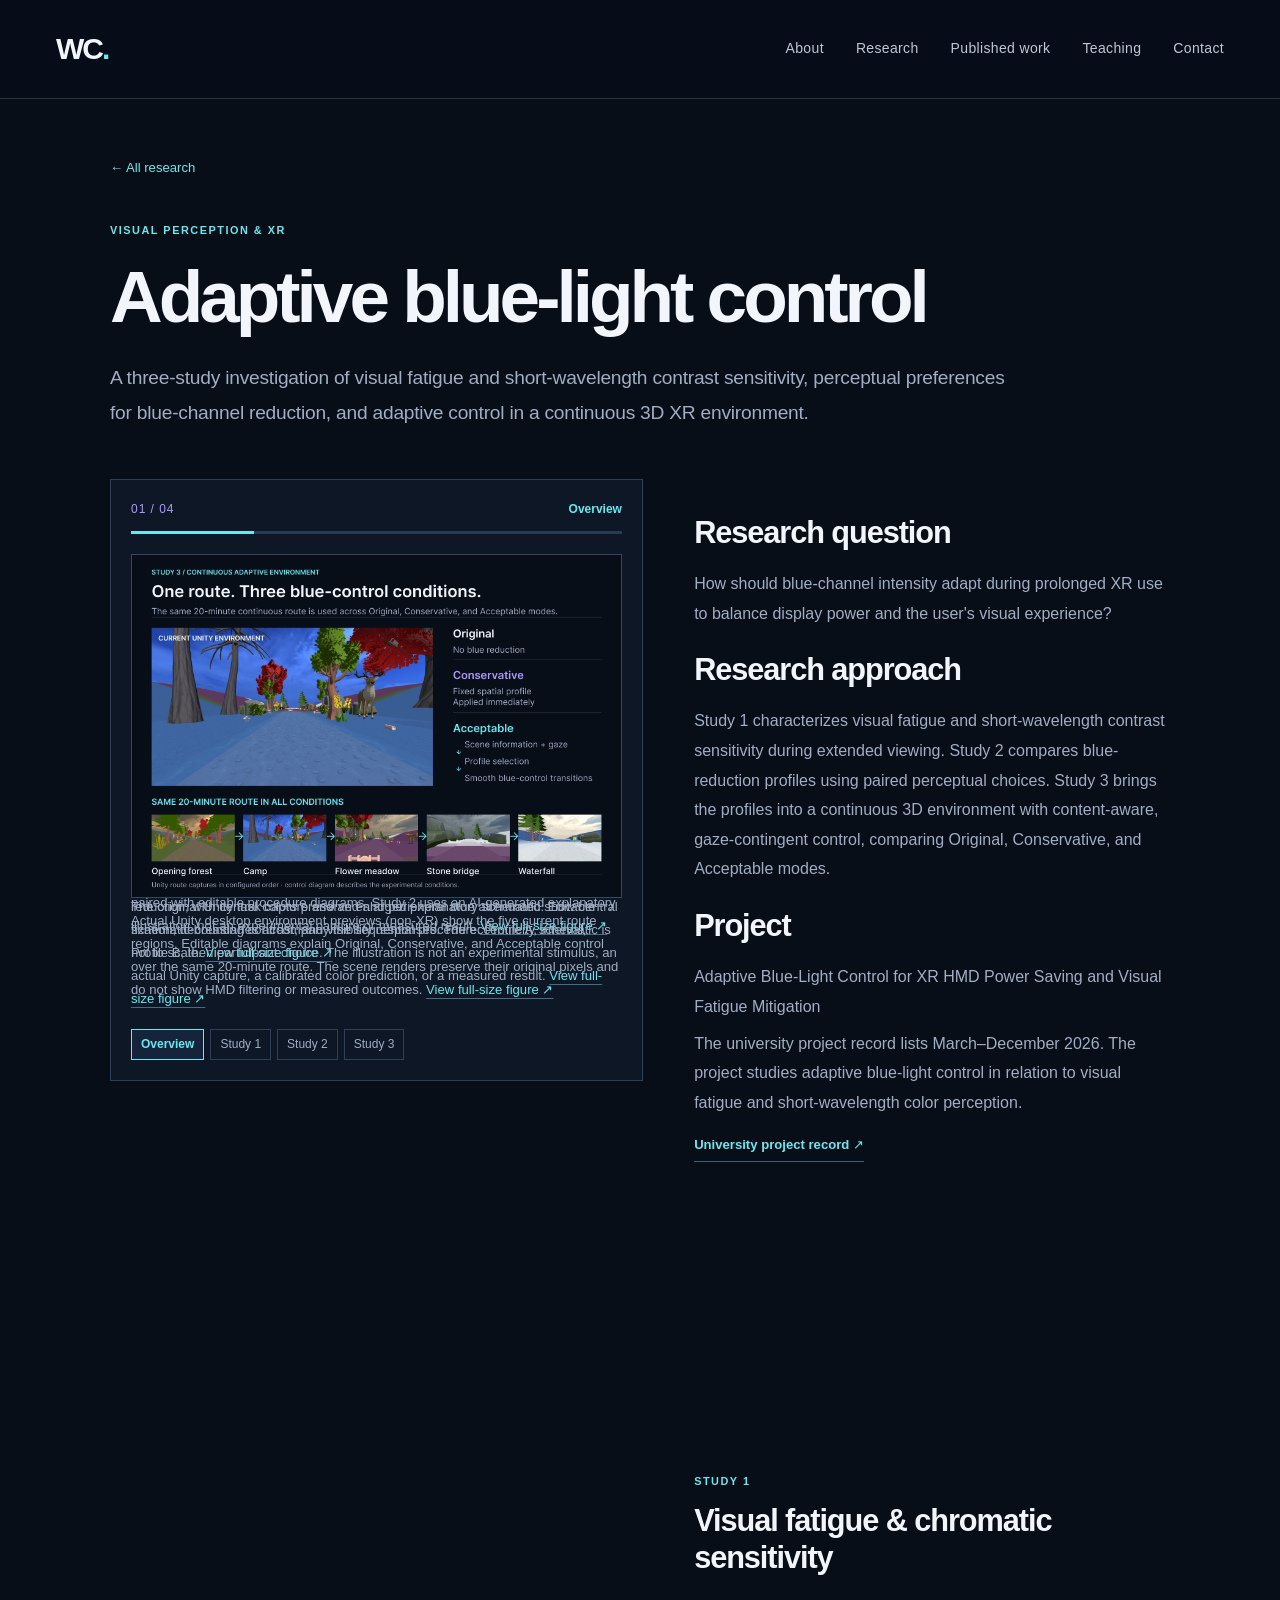
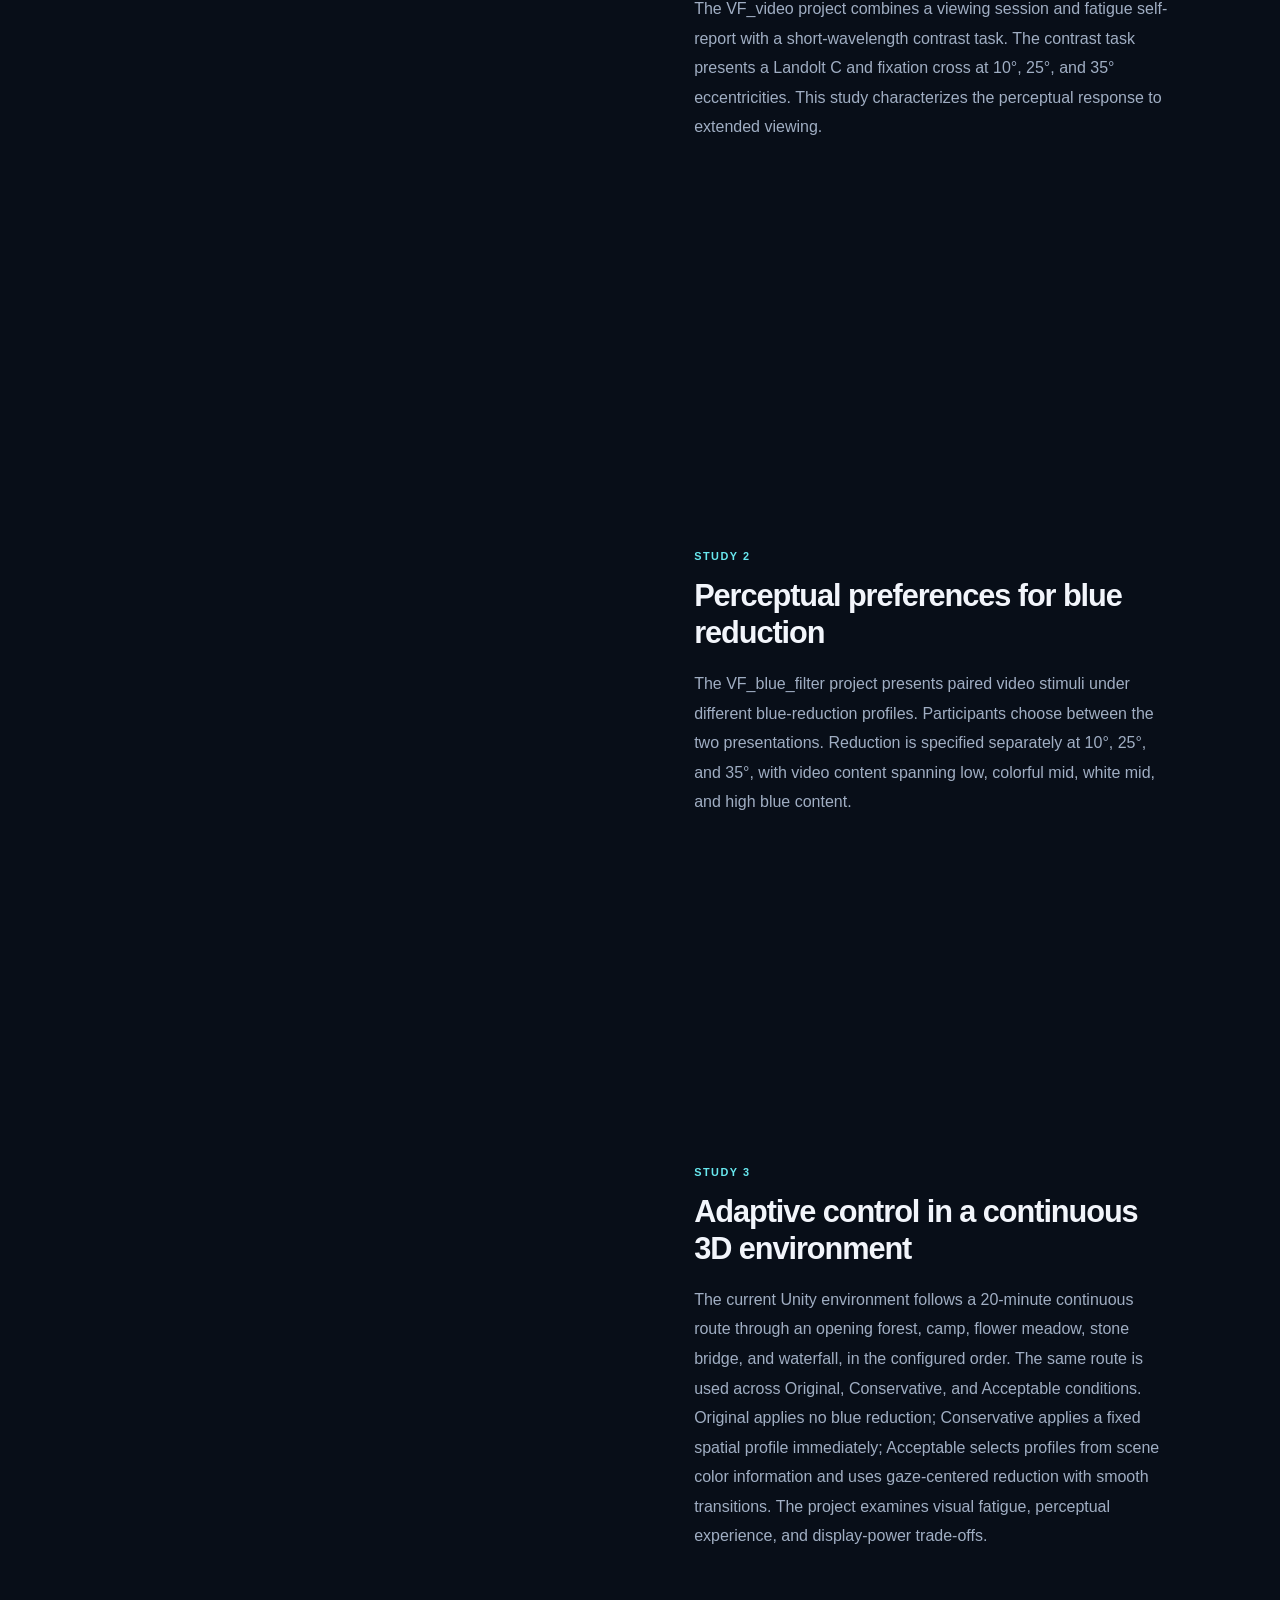
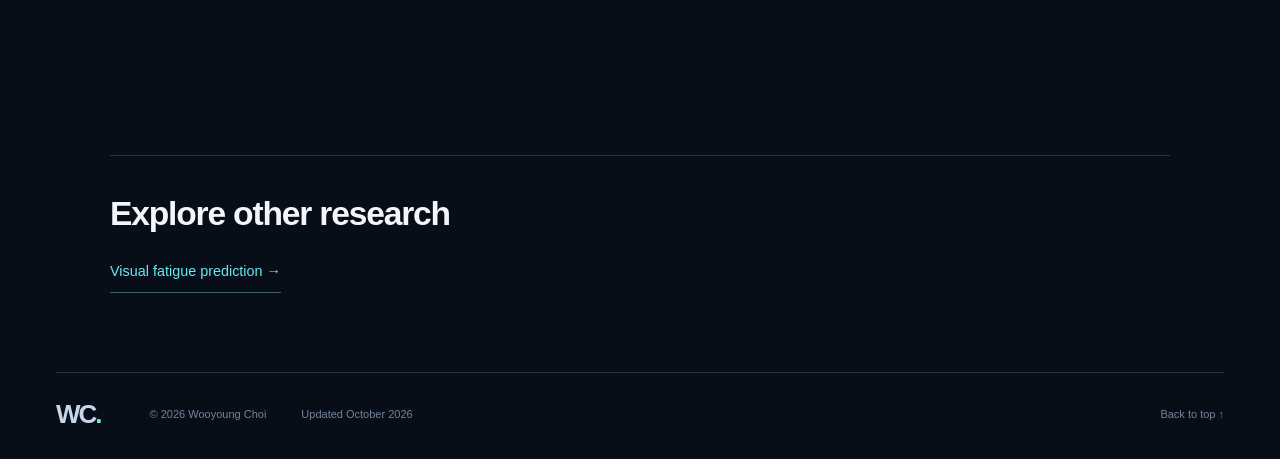
==== commit 4ea686a9: "Redesign research figures and restore responsive detail motion" ====
--- a/research/adaptive-blue-light/index.html
+++ b/research/adaptive-blue-light/index.html
@@ -4,4 +4,5 @@
 <link rel="stylesheet" href="../../assets/style.css?v=20261003-7">
 <link rel="stylesheet" href="../../assets/spatial.css?v=20261003-8">
 <link rel="stylesheet" href="../../assets/spatial-details.css?v=20261003-8">
-<script src="../../assets/site.js?v=20261003-8" defer></script></head><body class="spatial-theme"><a class="skip sr-skip" href="#main">Skip to content</a><header class="site-header sr-header"><div class="header-inner sr-shell sr-header-inner"><a class="wordmark sr-wordmark" href="../../" aria-label="Wooyoung Choi home">WC<span class="mark-dot">.</span></a><button class="sr-menu-button" type="button" aria-expanded="false" aria-controls="sr-navigation"><span class="sr-menu-label">Menu</span><span class="sr-menu-symbol" aria-hidden="true">+</span></button><nav id="sr-navigation" class="sr-navigation" aria-label="Main navigation"><a href="../../#about">About</a><a href="../../#research">Research</a><a href="../../#publications">Published work</a><a href="../../#teaching">Teaching</a><a href="../../#contact">Contact</a></nav></div></header><main id="main" class="container detail"><a class="back-link" href="../../#research">← All research</a><p class="eyebrow">VISUAL PERCEPTION & XR</p><h1>Adaptive blue-light control</h1><p class="detail-intro">A three-study investigation of visual fatigue and short-wavelength contrast sensitivity, perceptual preferences for blue-channel reduction, and adaptive control in a continuous 3D XR environment.</p><div class="detail-story"><div class="story-chapters"><section class="story-chapter" data-story-label="Overview" aria-describedby="caption-overview"><div class="story-copy"><section><h2>Research question</h2><p>How should blue-channel intensity adapt during prolonged XR use to balance display power and the user's visual experience?</p></section><section><h2>Research approach</h2><p>Study 1 characterizes visual fatigue and short-wavelength contrast sensitivity during extended viewing. Study 2 compares blue-reduction profiles using paired perceptual choices. Study 3 brings the profiles into a continuous 3D environment with content-aware, gaze-contingent control, comparing Original, Conservative, and Acceptable modes.</p></section><section><h2>Project</h2><p>Adaptive Blue-Light Control for XR HMD Power Saving and Visual Fatigue Mitigation</p><p class="muted">The university project record lists March–December 2026. The project studies adaptive blue-light control in relation to visual fatigue and short-wavelength color perception.</p><a class="text-link" href="https://brain.khu.ac.kr/funding/fundingDetail.do?fundingId=1734" target="_blank" rel="noopener noreferrer">University project record<span aria-hidden="true"> ↗</span></a></section></div><figure class="detail-figure story-figure"><img src="../../assets/blue-light-workflow.png" alt="Three studies connect fatigue and chromatic sensitivity, paired perceptual choices, and adaptive blue-channel control. Unity captures for Studies 1 and 3 are combined with an original Study 2 illustration and Figma procedure diagrams." width="1000" height="570"><figcaption id="caption-overview">Three studies connect fatigue and chromatic sensitivity, paired perceptual choices, and adaptive blue-channel control. Unity captures for Studies 1 and 3 are combined with an original Study 2 illustration and Figma procedure diagrams. <a href="../../assets/blue-light-workflow.png" target="_blank" rel="noopener noreferrer">View full-size figure ↗</a></figcaption></figure></section><section class="story-chapter" data-story-label="Study 1" aria-describedby="caption-study-1"><div class="story-copy"><p class="eyebrow">STUDY 1</p><h2>Visual fatigue & chromatic sensitivity</h2><p>The VF_video project combines a viewing session and fatigue self-report with a short-wavelength contrast task. The contrast task presents a Landolt C and fixation cross at 10°, 25°, and 35° eccentricities. This study characterizes the perceptual response to extended viewing.</p></div><figure class="detail-figure story-figure"><img src="../../assets/blue-study1-procedure.png" alt="Viewing and fatigue self-report lead to a Landolt C contrast task at 10°, 25°, and 35°. The Unity task photograph and schematic show central fixation, decreasing contrast, and visibility responses." width="1000" height="570" loading="lazy"><figcaption id="caption-study-1">Viewing and fatigue self-report lead to a Landolt C contrast task at 10°, 25°, and 35°. The Unity task photograph and schematic show central fixation, decreasing contrast, and visibility responses. <a href="../../assets/blue-study1-procedure.png" target="_blank" rel="noopener noreferrer">View full-size figure ↗</a></figcaption></figure></section><section class="story-chapter" data-story-label="Study 2" aria-describedby="caption-study-2"><div class="story-copy"><p class="eyebrow">STUDY 2</p><h2>Perceptual preferences for blue reduction</h2><p>The VF_blue_filter project presents paired video stimuli under different blue-reduction profiles. Participants choose between the two presentations. Reduction is specified separately at 10°, 25°, and 35°, with video content spanning low, colorful mid, white mid, and high blue content.</p></div><figure class="detail-figure story-figure"><img src="../../assets/blue-study2-comparison.png" alt="An original illustration shows gaze-centered blue reduction, with the center preserved and the blue channel attenuated in the periphery. It accompanies the spatial profile definition and sequential video procedure: Profile A, interval, Profile B, then participant choice. The illustration is a concept demonstration, not an experimental stimulus, a calibrated color prediction, or a measured result." width="1000" height="570" loading="lazy"><figcaption id="caption-study-2">An original illustration shows gaze-centered blue reduction, with the center preserved and the blue channel attenuated in the periphery. It accompanies the spatial profile definition and sequential video procedure: Profile A, interval, Profile B, then participant choice. The illustration is a concept demonstration, not an experimental stimulus, a calibrated color prediction, or a measured result. <a href="../../assets/blue-study2-comparison.png" target="_blank" rel="noopener noreferrer">View full-size figure ↗</a></figcaption></figure></section><section class="story-chapter" data-story-label="Study 3" aria-describedby="caption-study-3"><div class="story-copy"><p class="eyebrow">STUDY 3</p><h2>Adaptive control in a continuous 3D environment</h2><p>The current Unity environment follows a 20-minute continuous route through an opening forest, camp, flower meadow, stone bridge, and waterfall, in the configured order. The same route is used across Original, Conservative, and Acceptable conditions. Original applies no blue reduction; Conservative applies a fixed spatial profile immediately; Acceptable selects profiles from scene color information and uses gaze-centered reduction with smooth transitions. The project examines visual fatigue, perceptual experience, and display-power trade-offs.</p></div><figure class="detail-figure story-figure"><img src="../../assets/blue-study3-control.png" alt="Fresh desktop renders of the updated Unity environment show the five current route regions. The Figma diagram explains the three conditions and how scene information and gaze inform spatial blue-channel control." width="1000" height="760" loading="lazy"><figcaption id="caption-study-3">Fresh desktop renders of the updated Unity environment show the five current route regions. The Figma diagram explains the three conditions and how scene information and gaze inform spatial blue-channel control. <a href="../../assets/blue-study3-control.png" target="_blank" rel="noopener noreferrer">View full-size figure ↗</a></figcaption></figure></section></div></div><div class="other-research"><h2>Explore other research</h2><a href="../fatigue-prediction/">Visual fatigue prediction <span aria-hidden="true">→</span></a></div></main><footer class="site-footer sr-footer sr-shell"><a class="sr-wordmark" href="../../#about" aria-label="Back to top">WC<span>.</span></a><p>© 2026 Wooyoung Choi</p><p>Updated October 2026</p><a href="../../#about">Back to top ↑</a></footer><script src="../../assets/detail-story.js?v=20261003-7" defer></script></body></html>+<link rel="stylesheet" href="../../assets/detail-motion.css?v=20261003-1">
+<script src="../../assets/site.js?v=20261003-8" defer></script></head><body class="spatial-theme"><a class="skip sr-skip" href="#main">Skip to content</a><header class="site-header sr-header"><div class="header-inner sr-shell sr-header-inner"><a class="wordmark sr-wordmark" href="../../" aria-label="Wooyoung Choi home">WC<span class="mark-dot">.</span></a><button class="sr-menu-button" type="button" aria-expanded="false" aria-controls="sr-navigation"><span class="sr-menu-label">Menu</span><span class="sr-menu-symbol" aria-hidden="true">+</span></button><nav id="sr-navigation" class="sr-navigation" aria-label="Main navigation"><a href="../../#about">About</a><a href="../../#research">Research</a><a href="../../#publications">Published work</a><a href="../../#teaching">Teaching</a><a href="../../#contact">Contact</a></nav></div></header><main id="main" class="container detail"><a class="back-link" href="../../#research">← All research</a><p class="eyebrow">VISUAL PERCEPTION & XR</p><h1>Adaptive blue-light control</h1><p class="detail-intro">A three-study investigation of visual fatigue and short-wavelength contrast sensitivity, perceptual preferences for blue-channel reduction, and adaptive control in a continuous 3D XR environment.</p><div class="detail-story"><div class="story-chapters"><section class="story-chapter" data-story-label="Overview" aria-describedby="caption-overview"><div class="story-copy"><section><h2>Research question</h2><p>How should blue-channel intensity adapt during prolonged XR use to balance display power and the user's visual experience?</p></section><section><h2>Research approach</h2><p>Study 1 characterizes visual fatigue and short-wavelength contrast sensitivity during extended viewing. Study 2 compares blue-reduction profiles using paired perceptual choices. Study 3 brings the profiles into a continuous 3D environment with content-aware, gaze-contingent control, comparing Original, Conservative, and Acceptable modes.</p></section><section><h2>Project</h2><p>Adaptive Blue-Light Control for XR HMD Power Saving and Visual Fatigue Mitigation</p><p class="muted">The university project record lists March–December 2026. The project studies adaptive blue-light control in relation to visual fatigue and short-wavelength color perception.</p><a class="text-link" href="https://brain.khu.ac.kr/funding/fundingDetail.do?fundingId=1734" target="_blank" rel="noopener noreferrer">University project record<span aria-hidden="true"> ↗</span></a></section></div><figure class="detail-figure story-figure"><img src="../../assets/blue-light-workflow.png?v=20261003-spatial-figures" alt="Three studies connect fatigue and chromatic sensitivity, paired perceptual choices, and adaptive blue-channel control. Actual Unity captures for Studies 1 and 3 are paired with editable procedure diagrams. Study 2 uses an AI-generated explanatory illustration, not an experimental capture or measured result." width="1600" height="912"><figcaption id="caption-overview">Three studies connect fatigue and chromatic sensitivity, paired perceptual choices, and adaptive blue-channel control. Actual Unity captures for Studies 1 and 3 are paired with editable procedure diagrams. Study 2 uses an AI-generated explanatory illustration, not an experimental capture or measured result. <a href="../../assets/blue-light-workflow.png?v=20261003-spatial-figures" target="_blank" rel="noopener noreferrer">View full-size figure ↗</a></figcaption></figure></section><section class="story-chapter" data-story-label="Study 1" aria-describedby="caption-study-1"><div class="story-copy"><p class="eyebrow">STUDY 1</p><h2>Visual fatigue & chromatic sensitivity</h2><p>The VF_video project combines a viewing session and fatigue self-report with a short-wavelength contrast task. The contrast task presents a Landolt C and fixation cross at 10°, 25°, and 35° eccentricities. This study characterizes the perceptual response to extended viewing.</p></div><figure class="detail-figure story-figure"><img src="../../assets/blue-study1-procedure.png?v=20261003-spatial-figures" alt="Viewing and fatigue self-report lead to a Landolt C contrast task at 10°, 25°, and 35°. The original Unity task capture and an enlarged explanatory schematic show central fixation, decreasing contrast, and visibility responses. The eccentricity schematic is not to scale." width="1600" height="1000" loading="lazy"><figcaption id="caption-study-1">Viewing and fatigue self-report lead to a Landolt C contrast task at 10°, 25°, and 35°. The original Unity task capture and an enlarged explanatory schematic show central fixation, decreasing contrast, and visibility responses. The eccentricity schematic is not to scale. <a href="../../assets/blue-study1-procedure.png?v=20261003-spatial-figures" target="_blank" rel="noopener noreferrer">View full-size figure ↗</a></figcaption></figure></section><section class="story-chapter" data-story-label="Study 2" aria-describedby="caption-study-2"><div class="story-copy"><p class="eyebrow">STUDY 2</p><h2>Perceptual preferences for blue reduction</h2><p>The VF_blue_filter project presents paired video stimuli under different blue-reduction profiles. Participants choose between the two presentations. Reduction is specified separately at 10°, 25°, and 35°, with video content spanning low, colorful mid, white mid, and high blue content.</p></div><figure class="detail-figure story-figure"><img src="../../assets/blue-study2-comparison.png?v=20261003-spatial-figures" alt="An AI-generated explanatory illustration shows the concept of gaze-centered blue reduction, with central colors preserved and peripheral blue attenuated. Editable schematic boundaries accompany the sequential procedure: Profile A, interval, Profile B, then participant choice. The illustration is not an experimental stimulus, an actual Unity capture, a calibrated color prediction, or a measured result." width="1600" height="1000" loading="lazy"><figcaption id="caption-study-2">An AI-generated explanatory illustration shows the concept of gaze-centered blue reduction, with central colors preserved and peripheral blue attenuated. Editable schematic boundaries accompany the sequential procedure: Profile A, interval, Profile B, then participant choice. The illustration is not an experimental stimulus, an actual Unity capture, a calibrated color prediction, or a measured result. <a href="../../assets/blue-study2-comparison.png?v=20261003-spatial-figures" target="_blank" rel="noopener noreferrer">View full-size figure ↗</a></figcaption></figure></section><section class="story-chapter" data-story-label="Study 3" aria-describedby="caption-study-3"><div class="story-copy"><p class="eyebrow">STUDY 3</p><h2>Adaptive control in a continuous 3D environment</h2><p>The current Unity environment follows a 20-minute continuous route through an opening forest, camp, flower meadow, stone bridge, and waterfall, in the configured order. The same route is used across Original, Conservative, and Acceptable conditions. Original applies no blue reduction; Conservative applies a fixed spatial profile immediately; Acceptable selects profiles from scene color information and uses gaze-centered reduction with smooth transitions. The project examines visual fatigue, perceptual experience, and display-power trade-offs.</p></div><figure class="detail-figure story-figure"><img src="../../assets/blue-study3-control.png?v=20261003-spatial-figures" alt="Actual Unity desktop environment previews (non-XR) show the five current route regions. Editable diagrams explain Original, Conservative, and Acceptable control over the same 20-minute route. The scene renders preserve their original pixels and do not show HMD filtering or measured outcomes." width="1600" height="1120" loading="lazy"><figcaption id="caption-study-3">Actual Unity desktop environment previews (non-XR) show the five current route regions. Editable diagrams explain Original, Conservative, and Acceptable control over the same 20-minute route. The scene renders preserve their original pixels and do not show HMD filtering or measured outcomes. <a href="../../assets/blue-study3-control.png?v=20261003-spatial-figures" target="_blank" rel="noopener noreferrer">View full-size figure ↗</a></figcaption></figure></section></div></div><div class="other-research"><h2>Explore other research</h2><a href="../fatigue-prediction/">Visual fatigue prediction <span aria-hidden="true">→</span></a></div></main><footer class="site-footer sr-footer sr-shell"><a class="sr-wordmark" href="../../#about" aria-label="Back to top">WC<span>.</span></a><p>© 2026 Wooyoung Choi</p><p>Updated October 2026</p><a href="../../#about">Back to top ↑</a></footer><script src="../../assets/detail-story.js?v=20261003-motion-1" defer></script></body></html>
--- a/assets/detail-motion.css
+++ b/assets/detail-motion.css
@@ -0,0 +1,83 @@
+/* Applied only after detail-story.js has prepared reversible reading states. */
+@media (prefers-reduced-motion: no-preference) {
+  .detail-story.story-motion-ready .story-copy {
+    transition: transform .75s cubic-bezier(.16,1,.3,1), opacity .6s ease;
+  }
+
+  .detail-story.story-motion-ready .story-chapter.is-after .story-copy,
+  .detail-story.story-motion-ready .story-chapter.is-current:not(.is-revealed) .story-copy {
+    opacity: 0;
+    transform: translateY(56px);
+    pointer-events: none;
+  }
+
+  .detail-story.story-motion-ready .story-chapter.is-before .story-copy {
+    opacity: .88;
+    transform: translateY(-20px);
+    pointer-events: auto;
+  }
+
+  .detail-story.story-motion-ready .story-chapter.is-current.is-revealed .story-copy {
+    opacity: 1;
+    transform: translateY(0);
+    pointer-events: auto;
+  }
+
+  /* Inline chapters retain their natural height and paired reading order. */
+  .detail-story.story-motion-ready:not(.story-enhanced) .story-figure {
+    transition: transform .85s cubic-bezier(.16,1,.3,1), opacity .65s ease;
+  }
+
+  .detail-story.story-motion-ready:not(.story-enhanced) .story-chapter.is-after .story-figure,
+  .detail-story.story-motion-ready:not(.story-enhanced) .story-chapter.is-current:not(.is-figure-revealed) .story-figure {
+    opacity: 0;
+    transform: translateY(72px);
+    pointer-events: none;
+    transition-delay: .1s;
+  }
+
+  .detail-story.story-motion-ready:not(.story-enhanced) .story-chapter.is-before .story-figure {
+    opacity: .92;
+    transform: translateY(-16px);
+    pointer-events: auto;
+    transition-delay: 0s;
+  }
+
+  .detail-story.story-motion-ready:not(.story-enhanced) .story-chapter.is-current.is-figure-revealed .story-figure {
+    opacity: 1;
+    transform: translateY(0);
+    pointer-events: auto;
+    transition-delay: .18s;
+  }
+
+  /* Keep the desktop deck; increase its forward/backward slide distance. */
+  .detail-story.story-motion-ready.story-enhanced .story-deck .story-figure {
+    transform: translateY(54px);
+    transition: opacity .7s ease, transform .85s cubic-bezier(.16,1,.3,1), visibility 0s linear .85s;
+  }
+
+  .detail-story.story-motion-ready.story-enhanced .story-deck .story-figure.was-before {
+    transform: translateY(-54px);
+  }
+
+  .detail-story.story-motion-ready.story-enhanced .story-deck .story-figure.is-after {
+    transform: translateY(54px);
+  }
+
+  .detail-story.story-motion-ready.story-enhanced .story-deck .story-figure.is-active {
+    transform: translateY(0);
+    transition: opacity .7s ease, transform .85s cubic-bezier(.16,1,.3,1), visibility 0s linear 0s;
+  }
+}
+
+/* JS-disabled content has no motion-ready class; reduced motion is fully visible. */
+@media (prefers-reduced-motion: reduce) {
+  .detail-story .story-copy,
+  .detail-story .story-figure {
+    opacity: 1 !important;
+    visibility: visible !important;
+    transform: none !important;
+    pointer-events: auto !important;
+    transition: none !important;
+  }
+}
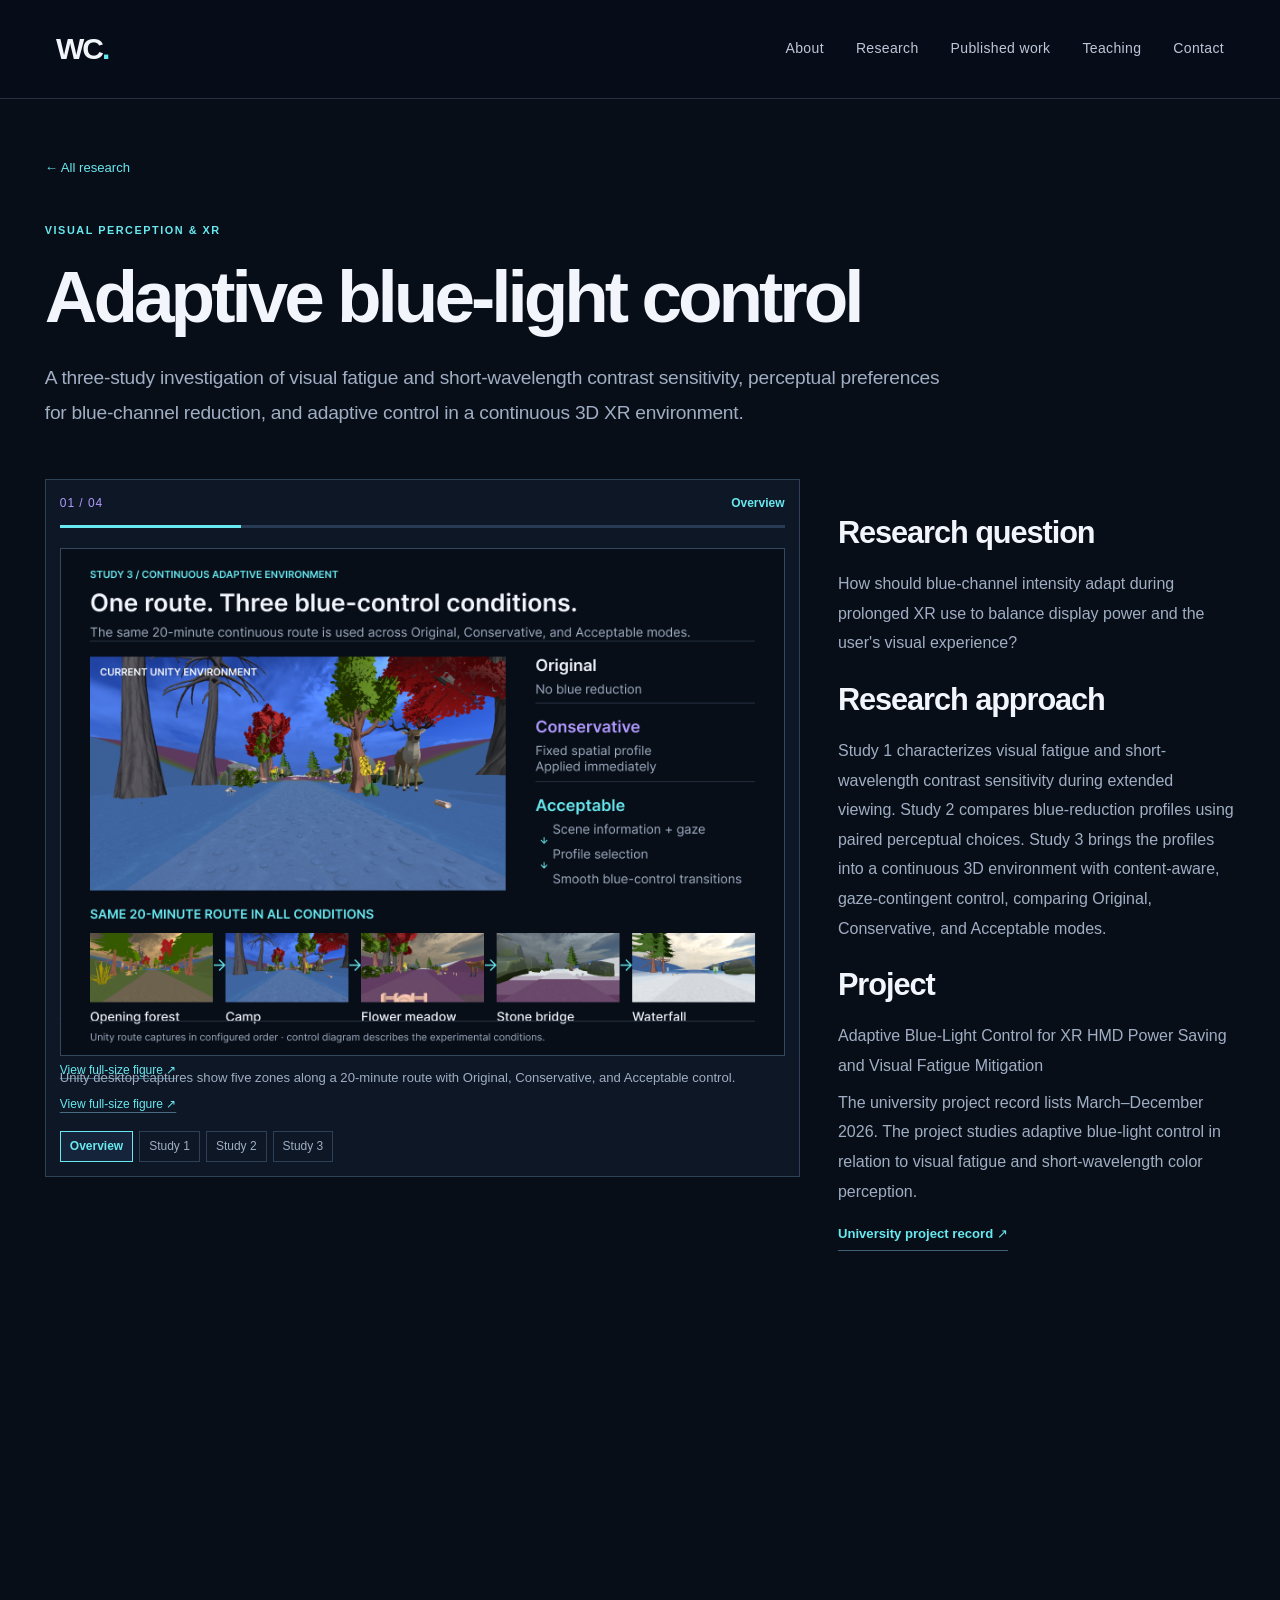
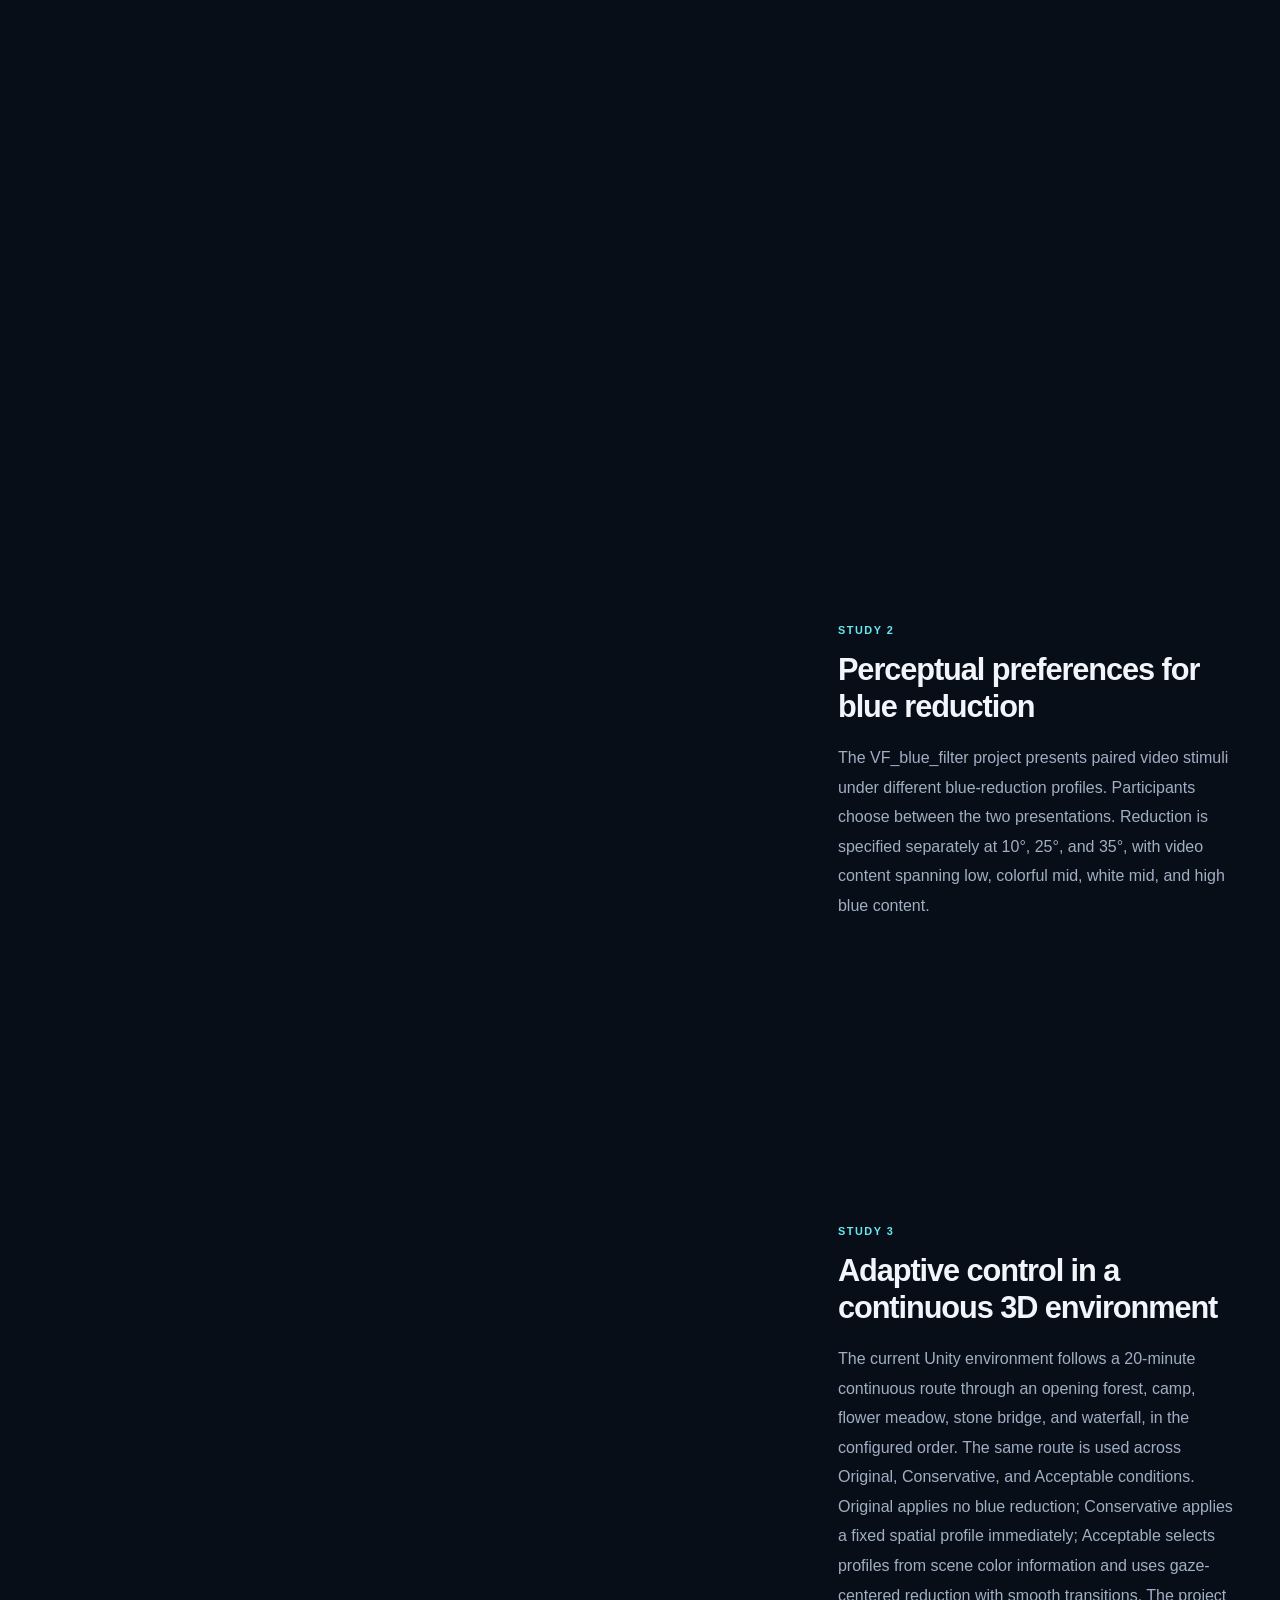
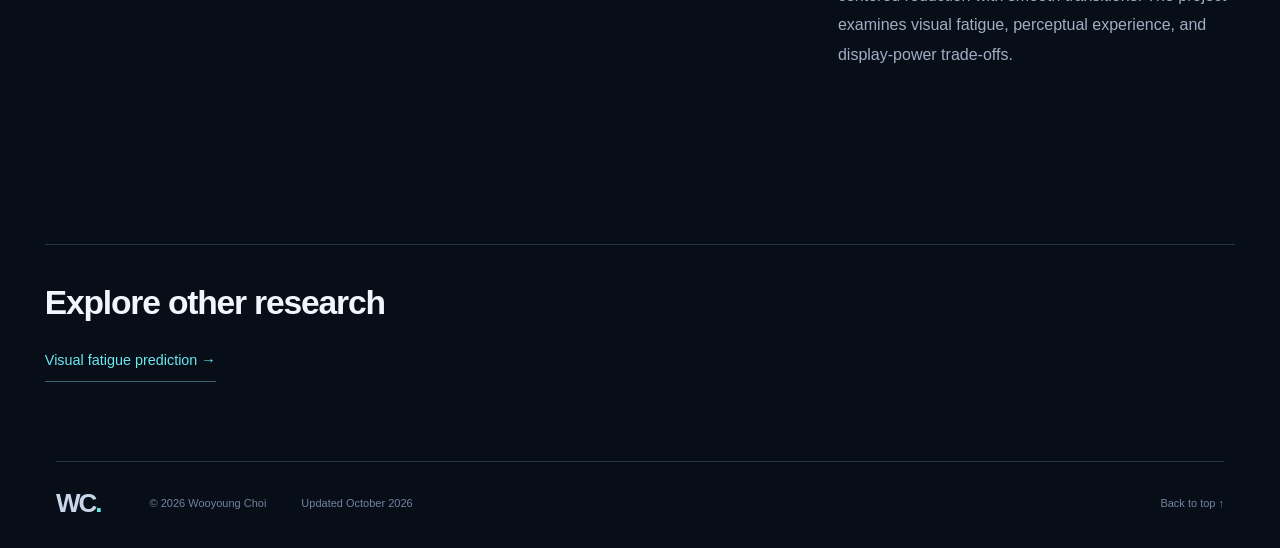
==== commit 5b634518: "Enlarge detail figures and shorten research captions" ====
--- a/research/adaptive-blue-light/index.html
+++ b/research/adaptive-blue-light/index.html
@@ -3,6 +3,6 @@
 <meta name="theme-color" content="#080e18"><link rel="icon" href="../../assets/favicon.svg" type="image/svg+xml">
 <link rel="stylesheet" href="../../assets/style.css?v=20261003-7">
 <link rel="stylesheet" href="../../assets/spatial.css?v=20261003-8">
-<link rel="stylesheet" href="../../assets/spatial-details.css?v=20261003-8">
+<link rel="stylesheet" href="../../assets/spatial-details.css?v=20261004-2">
 <link rel="stylesheet" href="../../assets/detail-motion.css?v=20261003-1">
-<script src="../../assets/site.js?v=20261003-8" defer></script></head><body class="spatial-theme"><a class="skip sr-skip" href="#main">Skip to content</a><header class="site-header sr-header"><div class="header-inner sr-shell sr-header-inner"><a class="wordmark sr-wordmark" href="../../" aria-label="Wooyoung Choi home">WC<span class="mark-dot">.</span></a><button class="sr-menu-button" type="button" aria-expanded="false" aria-controls="sr-navigation"><span class="sr-menu-label">Menu</span><span class="sr-menu-symbol" aria-hidden="true">+</span></button><nav id="sr-navigation" class="sr-navigation" aria-label="Main navigation"><a href="../../#about">About</a><a href="../../#research">Research</a><a href="../../#publications">Published work</a><a href="../../#teaching">Teaching</a><a href="../../#contact">Contact</a></nav></div></header><main id="main" class="container detail"><a class="back-link" href="../../#research">← All research</a><p class="eyebrow">VISUAL PERCEPTION & XR</p><h1>Adaptive blue-light control</h1><p class="detail-intro">A three-study investigation of visual fatigue and short-wavelength contrast sensitivity, perceptual preferences for blue-channel reduction, and adaptive control in a continuous 3D XR environment.</p><div class="detail-story"><div class="story-chapters"><section class="story-chapter" data-story-label="Overview" aria-describedby="caption-overview"><div class="story-copy"><section><h2>Research question</h2><p>How should blue-channel intensity adapt during prolonged XR use to balance display power and the user's visual experience?</p></section><section><h2>Research approach</h2><p>Study 1 characterizes visual fatigue and short-wavelength contrast sensitivity during extended viewing. Study 2 compares blue-reduction profiles using paired perceptual choices. Study 3 brings the profiles into a continuous 3D environment with content-aware, gaze-contingent control, comparing Original, Conservative, and Acceptable modes.</p></section><section><h2>Project</h2><p>Adaptive Blue-Light Control for XR HMD Power Saving and Visual Fatigue Mitigation</p><p class="muted">The university project record lists March–December 2026. The project studies adaptive blue-light control in relation to visual fatigue and short-wavelength color perception.</p><a class="text-link" href="https://brain.khu.ac.kr/funding/fundingDetail.do?fundingId=1734" target="_blank" rel="noopener noreferrer">University project record<span aria-hidden="true"> ↗</span></a></section></div><figure class="detail-figure story-figure"><img src="../../assets/blue-light-workflow.png?v=20261003-spatial-figures" alt="Three studies connect fatigue and chromatic sensitivity, paired perceptual choices, and adaptive blue-channel control. Actual Unity captures for Studies 1 and 3 are paired with editable procedure diagrams. Study 2 uses an AI-generated explanatory illustration, not an experimental capture or measured result." width="1600" height="912"><figcaption id="caption-overview">Three studies connect fatigue and chromatic sensitivity, paired perceptual choices, and adaptive blue-channel control. Actual Unity captures for Studies 1 and 3 are paired with editable procedure diagrams. Study 2 uses an AI-generated explanatory illustration, not an experimental capture or measured result. <a href="../../assets/blue-light-workflow.png?v=20261003-spatial-figures" target="_blank" rel="noopener noreferrer">View full-size figure ↗</a></figcaption></figure></section><section class="story-chapter" data-story-label="Study 1" aria-describedby="caption-study-1"><div class="story-copy"><p class="eyebrow">STUDY 1</p><h2>Visual fatigue & chromatic sensitivity</h2><p>The VF_video project combines a viewing session and fatigue self-report with a short-wavelength contrast task. The contrast task presents a Landolt C and fixation cross at 10°, 25°, and 35° eccentricities. This study characterizes the perceptual response to extended viewing.</p></div><figure class="detail-figure story-figure"><img src="../../assets/blue-study1-procedure.png?v=20261003-spatial-figures" alt="Viewing and fatigue self-report lead to a Landolt C contrast task at 10°, 25°, and 35°. The original Unity task capture and an enlarged explanatory schematic show central fixation, decreasing contrast, and visibility responses. The eccentricity schematic is not to scale." width="1600" height="1000" loading="lazy"><figcaption id="caption-study-1">Viewing and fatigue self-report lead to a Landolt C contrast task at 10°, 25°, and 35°. The original Unity task capture and an enlarged explanatory schematic show central fixation, decreasing contrast, and visibility responses. The eccentricity schematic is not to scale. <a href="../../assets/blue-study1-procedure.png?v=20261003-spatial-figures" target="_blank" rel="noopener noreferrer">View full-size figure ↗</a></figcaption></figure></section><section class="story-chapter" data-story-label="Study 2" aria-describedby="caption-study-2"><div class="story-copy"><p class="eyebrow">STUDY 2</p><h2>Perceptual preferences for blue reduction</h2><p>The VF_blue_filter project presents paired video stimuli under different blue-reduction profiles. Participants choose between the two presentations. Reduction is specified separately at 10°, 25°, and 35°, with video content spanning low, colorful mid, white mid, and high blue content.</p></div><figure class="detail-figure story-figure"><img src="../../assets/blue-study2-comparison.png?v=20261003-spatial-figures" alt="An AI-generated explanatory illustration shows the concept of gaze-centered blue reduction, with central colors preserved and peripheral blue attenuated. Editable schematic boundaries accompany the sequential procedure: Profile A, interval, Profile B, then participant choice. The illustration is not an experimental stimulus, an actual Unity capture, a calibrated color prediction, or a measured result." width="1600" height="1000" loading="lazy"><figcaption id="caption-study-2">An AI-generated explanatory illustration shows the concept of gaze-centered blue reduction, with central colors preserved and peripheral blue attenuated. Editable schematic boundaries accompany the sequential procedure: Profile A, interval, Profile B, then participant choice. The illustration is not an experimental stimulus, an actual Unity capture, a calibrated color prediction, or a measured result. <a href="../../assets/blue-study2-comparison.png?v=20261003-spatial-figures" target="_blank" rel="noopener noreferrer">View full-size figure ↗</a></figcaption></figure></section><section class="story-chapter" data-story-label="Study 3" aria-describedby="caption-study-3"><div class="story-copy"><p class="eyebrow">STUDY 3</p><h2>Adaptive control in a continuous 3D environment</h2><p>The current Unity environment follows a 20-minute continuous route through an opening forest, camp, flower meadow, stone bridge, and waterfall, in the configured order. The same route is used across Original, Conservative, and Acceptable conditions. Original applies no blue reduction; Conservative applies a fixed spatial profile immediately; Acceptable selects profiles from scene color information and uses gaze-centered reduction with smooth transitions. The project examines visual fatigue, perceptual experience, and display-power trade-offs.</p></div><figure class="detail-figure story-figure"><img src="../../assets/blue-study3-control.png?v=20261003-spatial-figures" alt="Actual Unity desktop environment previews (non-XR) show the five current route regions. Editable diagrams explain Original, Conservative, and Acceptable control over the same 20-minute route. The scene renders preserve their original pixels and do not show HMD filtering or measured outcomes." width="1600" height="1120" loading="lazy"><figcaption id="caption-study-3">Actual Unity desktop environment previews (non-XR) show the five current route regions. Editable diagrams explain Original, Conservative, and Acceptable control over the same 20-minute route. The scene renders preserve their original pixels and do not show HMD filtering or measured outcomes. <a href="../../assets/blue-study3-control.png?v=20261003-spatial-figures" target="_blank" rel="noopener noreferrer">View full-size figure ↗</a></figcaption></figure></section></div></div><div class="other-research"><h2>Explore other research</h2><a href="../fatigue-prediction/">Visual fatigue prediction <span aria-hidden="true">→</span></a></div></main><footer class="site-footer sr-footer sr-shell"><a class="sr-wordmark" href="../../#about" aria-label="Back to top">WC<span>.</span></a><p>© 2026 Wooyoung Choi</p><p>Updated October 2026</p><a href="../../#about">Back to top ↑</a></footer><script src="../../assets/detail-story.js?v=20261003-motion-1" defer></script></body></html>+<script src="../../assets/site.js?v=20261003-8" defer></script></head><body class="spatial-theme"><a class="skip sr-skip" href="#main">Skip to content</a><header class="site-header sr-header"><div class="header-inner sr-shell sr-header-inner"><a class="wordmark sr-wordmark" href="../../" aria-label="Wooyoung Choi home">WC<span class="mark-dot">.</span></a><button class="sr-menu-button" type="button" aria-expanded="false" aria-controls="sr-navigation"><span class="sr-menu-label">Menu</span><span class="sr-menu-symbol" aria-hidden="true">+</span></button><nav id="sr-navigation" class="sr-navigation" aria-label="Main navigation"><a href="../../#about">About</a><a href="../../#research">Research</a><a href="../../#publications">Published work</a><a href="../../#teaching">Teaching</a><a href="../../#contact">Contact</a></nav></div></header><main id="main" class="container detail"><a class="back-link" href="../../#research">← All research</a><p class="eyebrow">VISUAL PERCEPTION & XR</p><h1>Adaptive blue-light control</h1><p class="detail-intro">A three-study investigation of visual fatigue and short-wavelength contrast sensitivity, perceptual preferences for blue-channel reduction, and adaptive control in a continuous 3D XR environment.</p><div class="detail-story"><div class="story-chapters"><section class="story-chapter" data-story-label="Overview" aria-describedby="caption-overview"><div class="story-copy"><section><h2>Research question</h2><p>How should blue-channel intensity adapt during prolonged XR use to balance display power and the user's visual experience?</p></section><section><h2>Research approach</h2><p>Study 1 characterizes visual fatigue and short-wavelength contrast sensitivity during extended viewing. Study 2 compares blue-reduction profiles using paired perceptual choices. Study 3 brings the profiles into a continuous 3D environment with content-aware, gaze-contingent control, comparing Original, Conservative, and Acceptable modes.</p></section><section><h2>Project</h2><p>Adaptive Blue-Light Control for XR HMD Power Saving and Visual Fatigue Mitigation</p><p class="muted">The university project record lists March–December 2026. The project studies adaptive blue-light control in relation to visual fatigue and short-wavelength color perception.</p><a class="text-link" href="https://brain.khu.ac.kr/funding/fundingDetail.do?fundingId=1734" target="_blank" rel="noopener noreferrer">University project record<span aria-hidden="true"> ↗</span></a></section></div><figure class="detail-figure story-figure"><img src="../../assets/blue-light-workflow.png?v=20261003-spatial-figures" alt="Three studies connect fatigue and chromatic sensitivity, paired perceptual choices, and adaptive blue-channel control. Actual Unity captures for Studies 1 and 3 are paired with editable procedure diagrams. Study 2 uses an AI-generated explanatory illustration, not an experimental capture or measured result." width="1600" height="912"><figcaption id="caption-overview">Three-study workflow combines Unity captures with an AI-generated Study 2 concept for adaptive blue-light control. <span class="figure-caption-links"><a href="../../assets/blue-light-workflow.png?v=20261003-spatial-figures" target="_blank" rel="noopener noreferrer">View full-size figure ↗</a></span></figcaption></figure></section><section class="story-chapter" data-story-label="Study 1" aria-describedby="caption-study-1"><div class="story-copy"><p class="eyebrow">STUDY 1</p><h2>Visual fatigue & chromatic sensitivity</h2><p>The VF_video project combines a viewing session and fatigue self-report with a short-wavelength contrast task. The contrast task presents a Landolt C and fixation cross at 10°, 25°, and 35° eccentricities. This study characterizes the perceptual response to extended viewing.</p></div><figure class="detail-figure story-figure"><img src="../../assets/blue-study1-procedure.png?v=20261003-spatial-figures" alt="Viewing and fatigue self-report lead to a Landolt C contrast task at 10°, 25°, and 35°. The original Unity task capture and an enlarged explanatory schematic show central fixation, decreasing contrast, and visibility responses. The eccentricity schematic is not to scale." width="1600" height="1000" loading="lazy"><figcaption id="caption-study-1">Unity capture and schematic: fatigue self-report followed by Landolt C contrast tasks at 10°, 25°, and 35°. <span class="figure-caption-links"><a href="../../assets/blue-study1-procedure.png?v=20261003-spatial-figures" target="_blank" rel="noopener noreferrer">View full-size figure ↗</a></span></figcaption></figure></section><section class="story-chapter" data-story-label="Study 2" aria-describedby="caption-study-2"><div class="story-copy"><p class="eyebrow">STUDY 2</p><h2>Perceptual preferences for blue reduction</h2><p>The VF_blue_filter project presents paired video stimuli under different blue-reduction profiles. Participants choose between the two presentations. Reduction is specified separately at 10°, 25°, and 35°, with video content spanning low, colorful mid, white mid, and high blue content.</p></div><figure class="detail-figure story-figure"><img src="../../assets/blue-study2-comparison.png?v=20261003-spatial-figures" alt="An AI-generated explanatory illustration shows the concept of gaze-centered blue reduction, with central colors preserved and peripheral blue attenuated. Editable schematic boundaries accompany the sequential procedure: Profile A, interval, Profile B, then participant choice. The illustration is not an experimental stimulus, an actual Unity capture, a calibrated color prediction, or a measured result." width="1600" height="1000" loading="lazy"><figcaption id="caption-study-2">AI-generated concept: gaze-centered blue reduction accompanies sequential Profile A, interval, Profile B, and participant choice. <span class="figure-caption-links"><a href="../../assets/blue-study2-comparison.png?v=20261003-spatial-figures" target="_blank" rel="noopener noreferrer">View full-size figure ↗</a></span></figcaption></figure></section><section class="story-chapter" data-story-label="Study 3" aria-describedby="caption-study-3"><div class="story-copy"><p class="eyebrow">STUDY 3</p><h2>Adaptive control in a continuous 3D environment</h2><p>The current Unity environment follows a 20-minute continuous route through an opening forest, camp, flower meadow, stone bridge, and waterfall, in the configured order. The same route is used across Original, Conservative, and Acceptable conditions. Original applies no blue reduction; Conservative applies a fixed spatial profile immediately; Acceptable selects profiles from scene color information and uses gaze-centered reduction with smooth transitions. The project examines visual fatigue, perceptual experience, and display-power trade-offs.</p></div><figure class="detail-figure story-figure"><img src="../../assets/blue-study3-control.png?v=20261003-spatial-figures" alt="Actual Unity desktop environment previews (non-XR) show the five current route regions. Editable diagrams explain Original, Conservative, and Acceptable control over the same 20-minute route. The scene renders preserve their original pixels and do not show HMD filtering or measured outcomes." width="1600" height="1120" loading="lazy"><figcaption id="caption-study-3">Unity desktop captures show five zones along a 20-minute route with Original, Conservative, and Acceptable control. <span class="figure-caption-links"><a href="../../assets/blue-study3-control.png?v=20261003-spatial-figures" target="_blank" rel="noopener noreferrer">View full-size figure ↗</a></span></figcaption></figure></section></div></div><div class="other-research"><h2>Explore other research</h2><a href="../fatigue-prediction/">Visual fatigue prediction <span aria-hidden="true">→</span></a></div></main><footer class="site-footer sr-footer sr-shell"><a class="sr-wordmark" href="../../#about" aria-label="Back to top">WC<span>.</span></a><p>© 2026 Wooyoung Choi</p><p>Updated October 2026</p><a href="../../#about">Back to top ↑</a></footer><script src="../../assets/detail-story.js?v=20261003-motion-1" defer></script></body></html>
--- a/assets/spatial-details.css
+++ b/assets/spatial-details.css
@@ -1,4 +1,4 @@
-/* Spatial Research detail-page appearance. Story layout and motion remain in style.css. */
+/* Spatial Research detail appearance and figure sizing. Story motion stays in its shared styles. */
 .spatial-theme .detail {
   --detail-ink: #f2f5fb;
   --detail-muted: #a0aec3;
@@ -6,6 +6,8 @@
   --detail-violet: #b19aff;
   --detail-panel: #0d1726;
   --detail-line: #273243;
+  max-width: 1480px;
+  padding-inline: clamp(22px, 3.5vw, 52px);
   padding-top: 54px;
   color: var(--detail-muted);
   font-family: Inter, Arial, Helvetica, sans-serif;
@@ -137,7 +139,16 @@
 .spatial-theme .detail .detail-figure figcaption {
   color: var(--detail-muted);
   font-size: .82rem;
-  line-height: 1.75;
+  line-height: 1.5;
+}
+
+.spatial-theme .detail .figure-caption-links {
+  display: flex;
+  flex-wrap: wrap;
+  gap: 8px 16px;
+  margin-top: 8px;
+  font-size: .75rem;
+  line-height: 1.5;
 }
 
 .spatial-theme .detail .detail-figure figcaption a {
@@ -266,6 +277,22 @@
   font-size: .9rem;
 }
 
+@media (min-width: 960px) {
+  .spatial-theme .detail .detail-story.story-enhanced {
+    grid-template-columns: minmax(0, 1.9fr) minmax(300px, 1fr);
+    gap: clamp(28px, 3vw, 48px);
+  }
+
+  .spatial-theme .detail .detail-story.story-enhanced .story-stage {
+    padding: 14px;
+  }
+
+  .spatial-theme .detail .detail-story.story-enhanced .story-deck .story-figure img {
+    max-height: min(680px, calc(100svh - 340px));
+    background: #080e18;
+  }
+}
+
 @media (max-width: 760px) {
   .spatial-theme .detail {
     padding-top: 35px;
@@ -313,7 +340,7 @@
 
   .spatial-theme .detail .detail-figure figcaption {
     font-size: .8rem;
-    line-height: 1.8;
+    line-height: 1.5;
   }
 
   .spatial-theme .detail .publication-credit {
